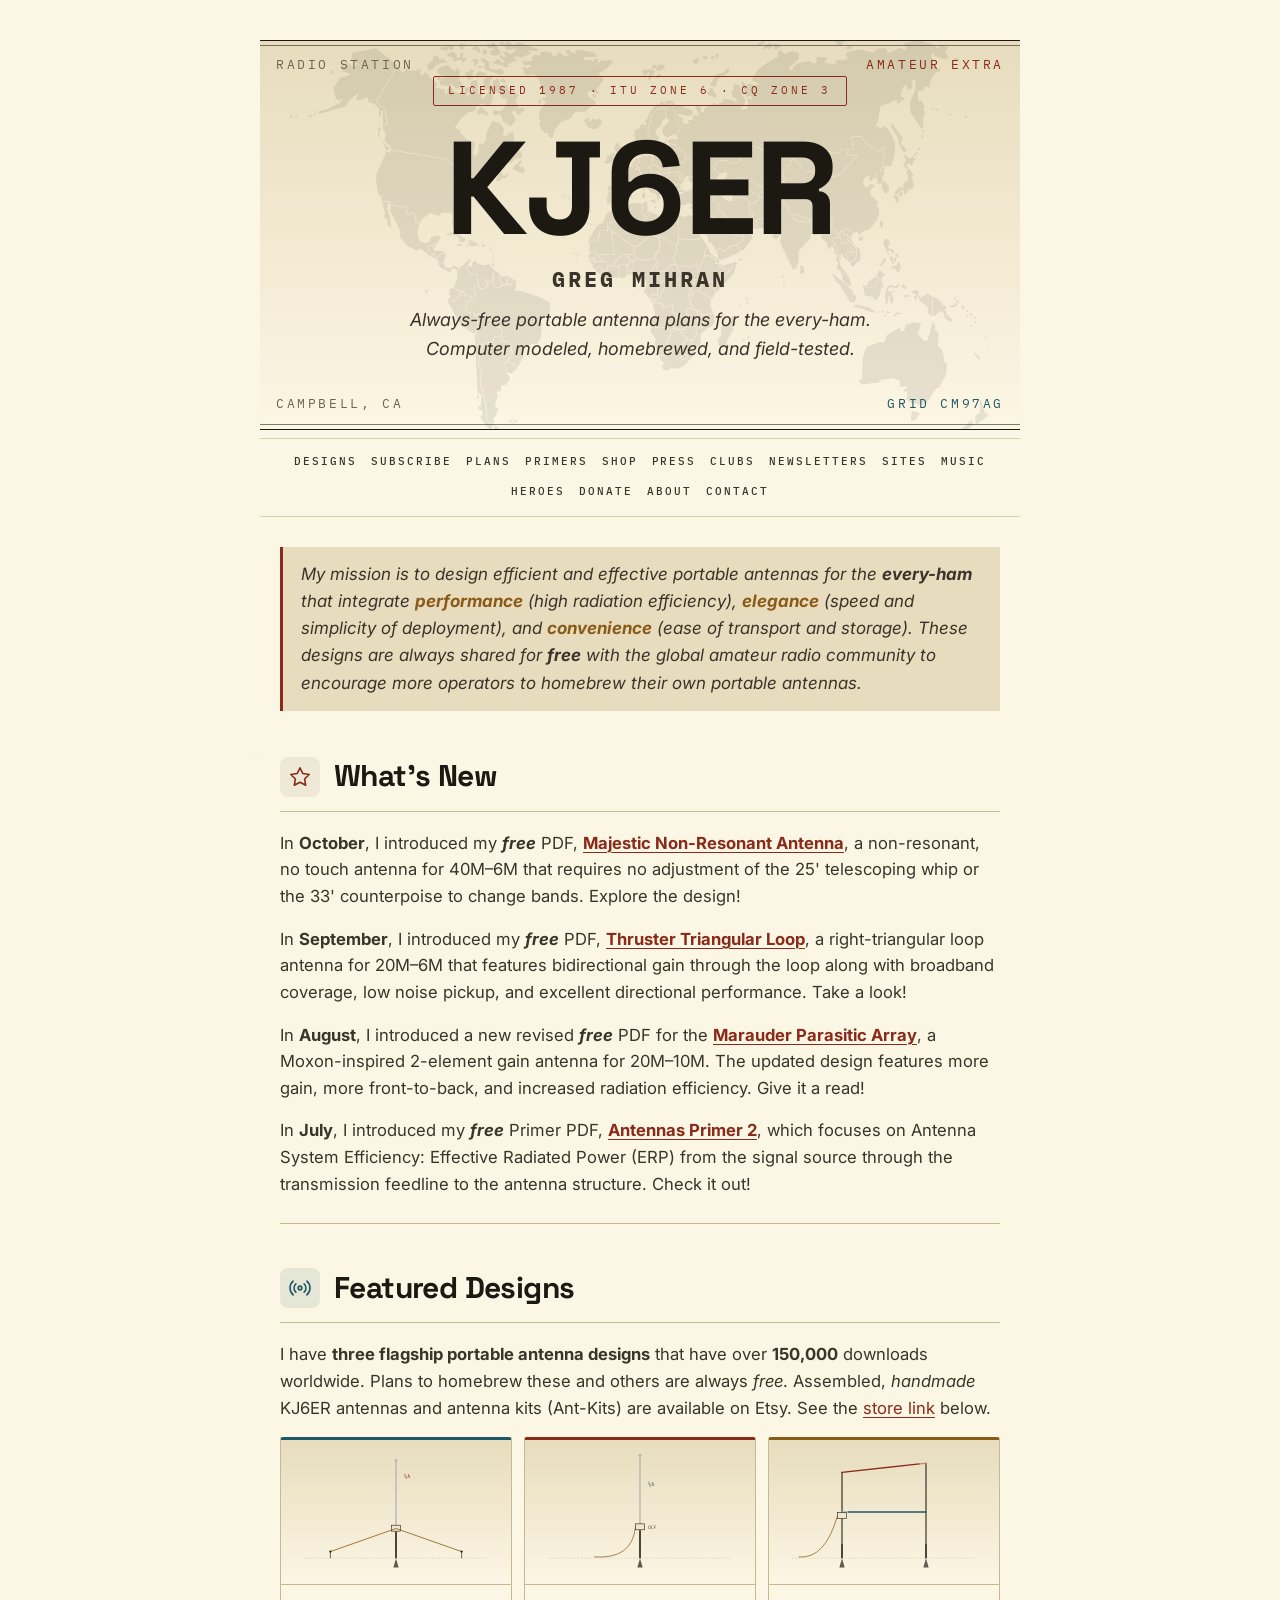
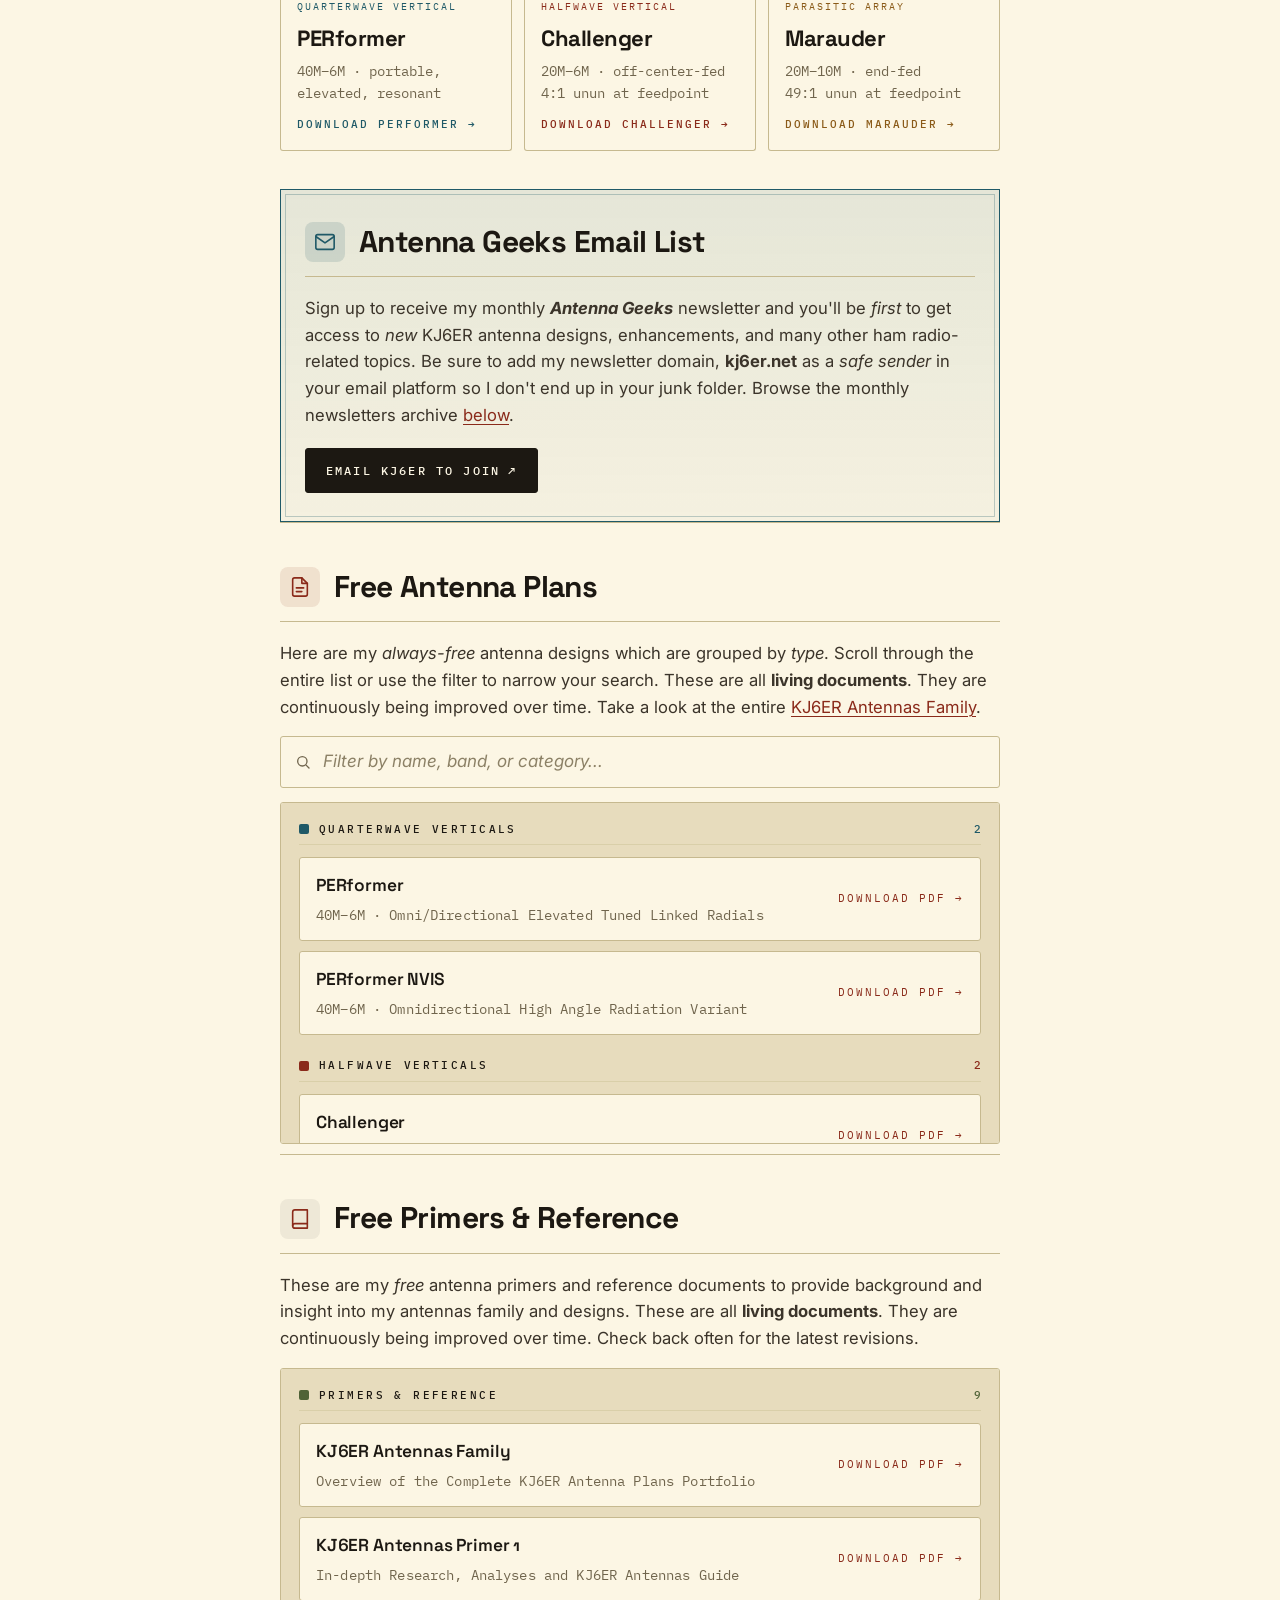
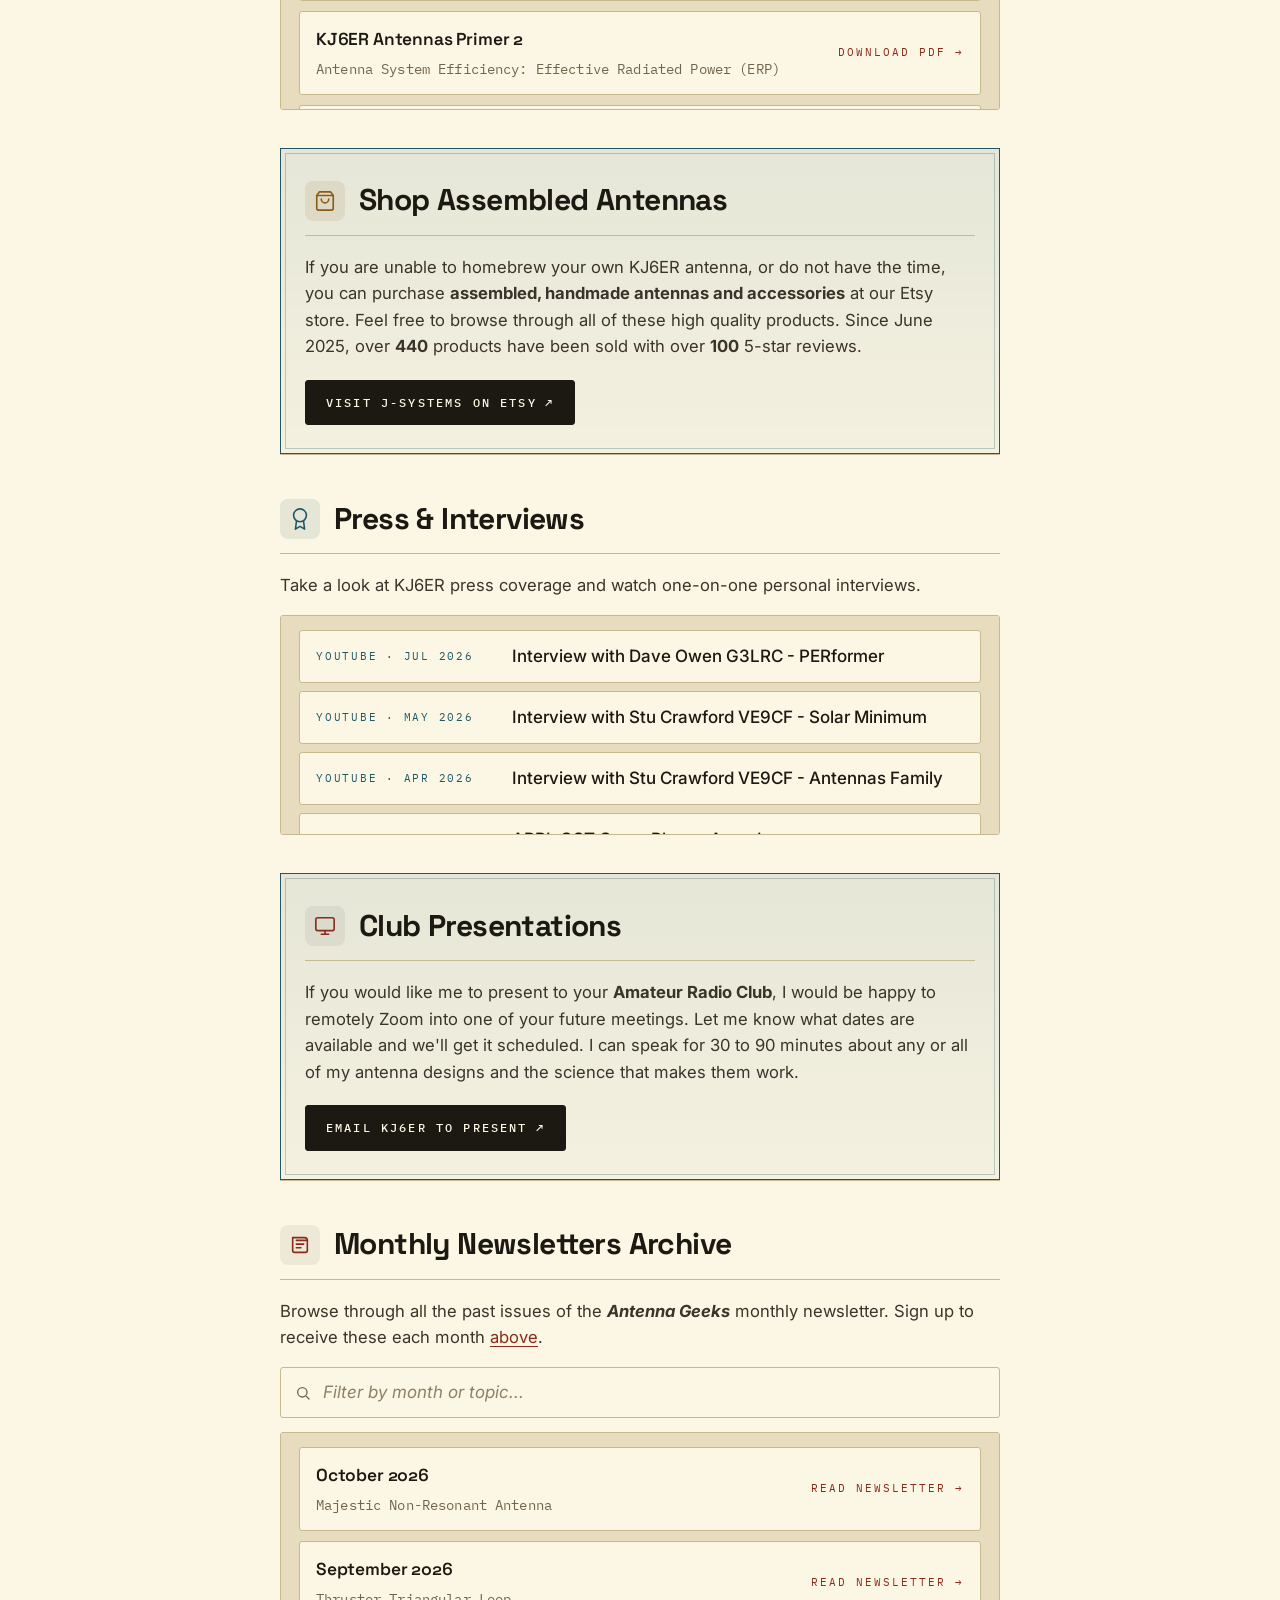
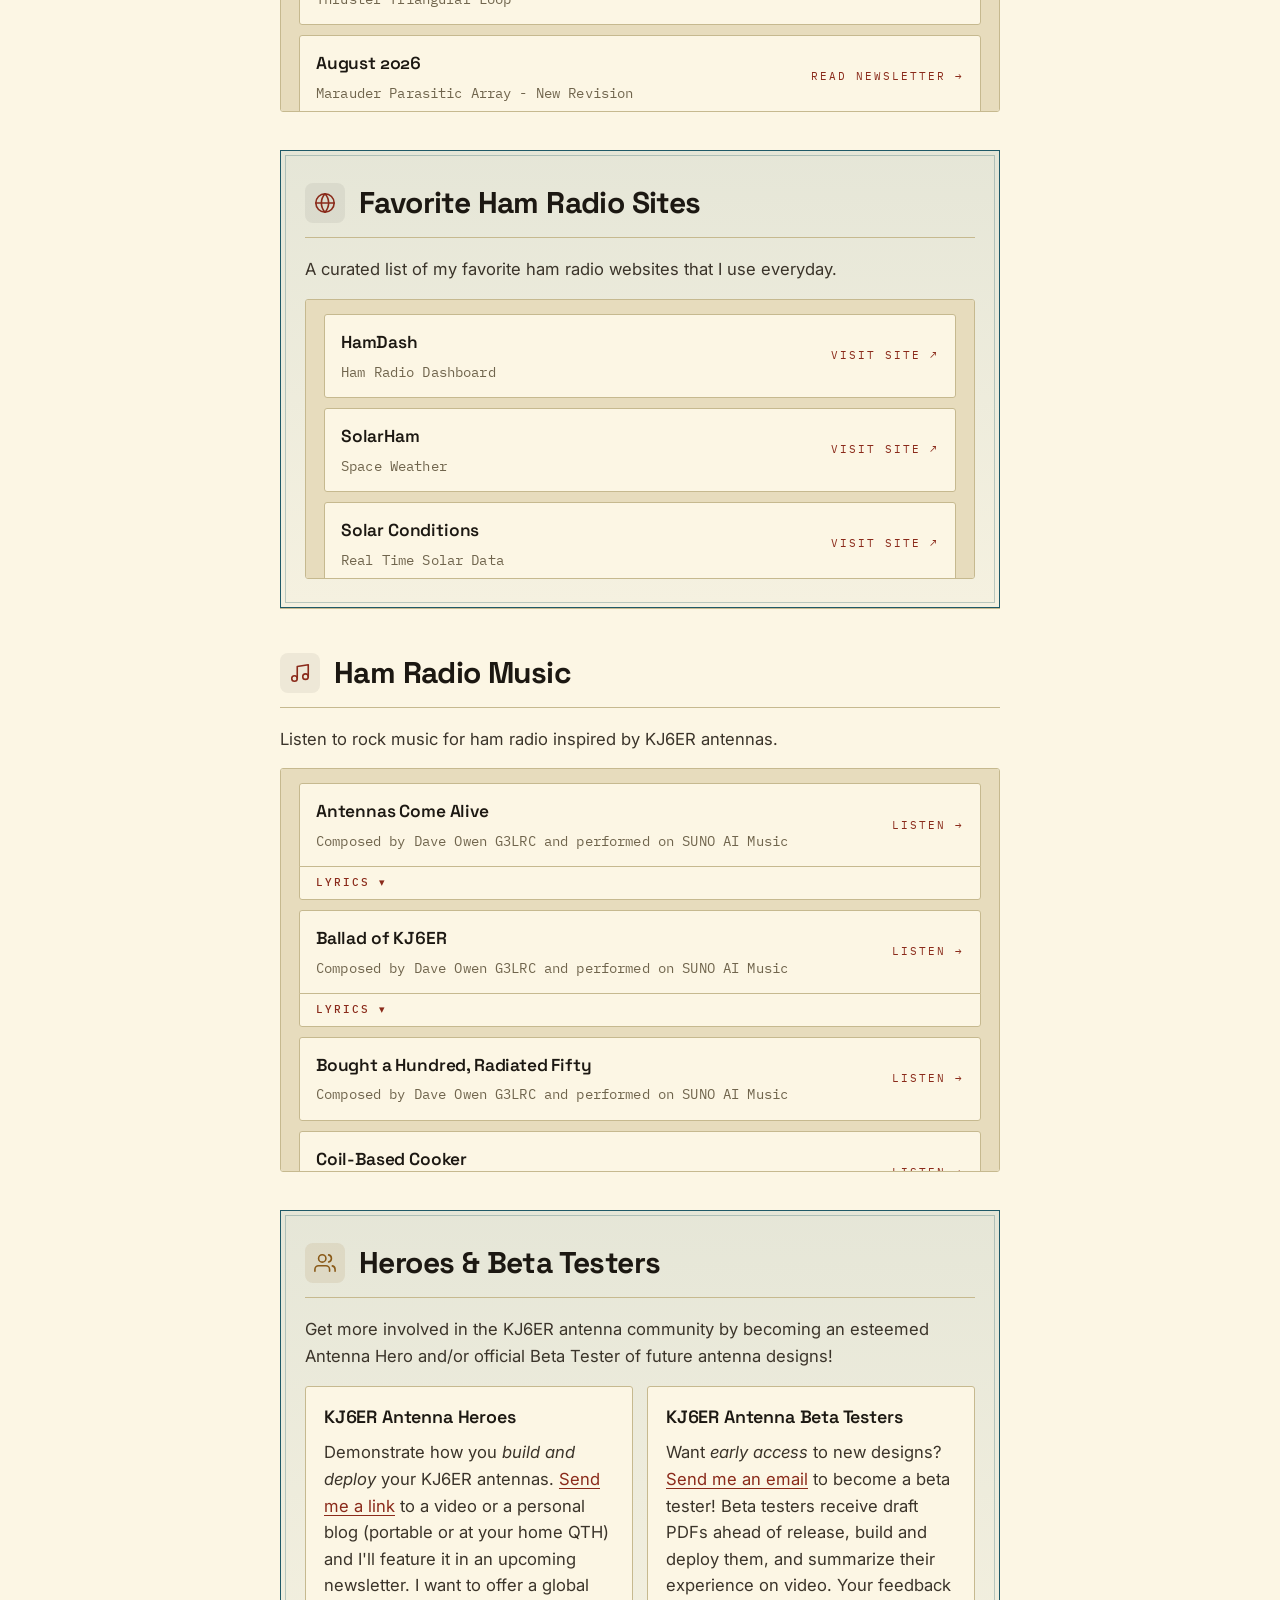
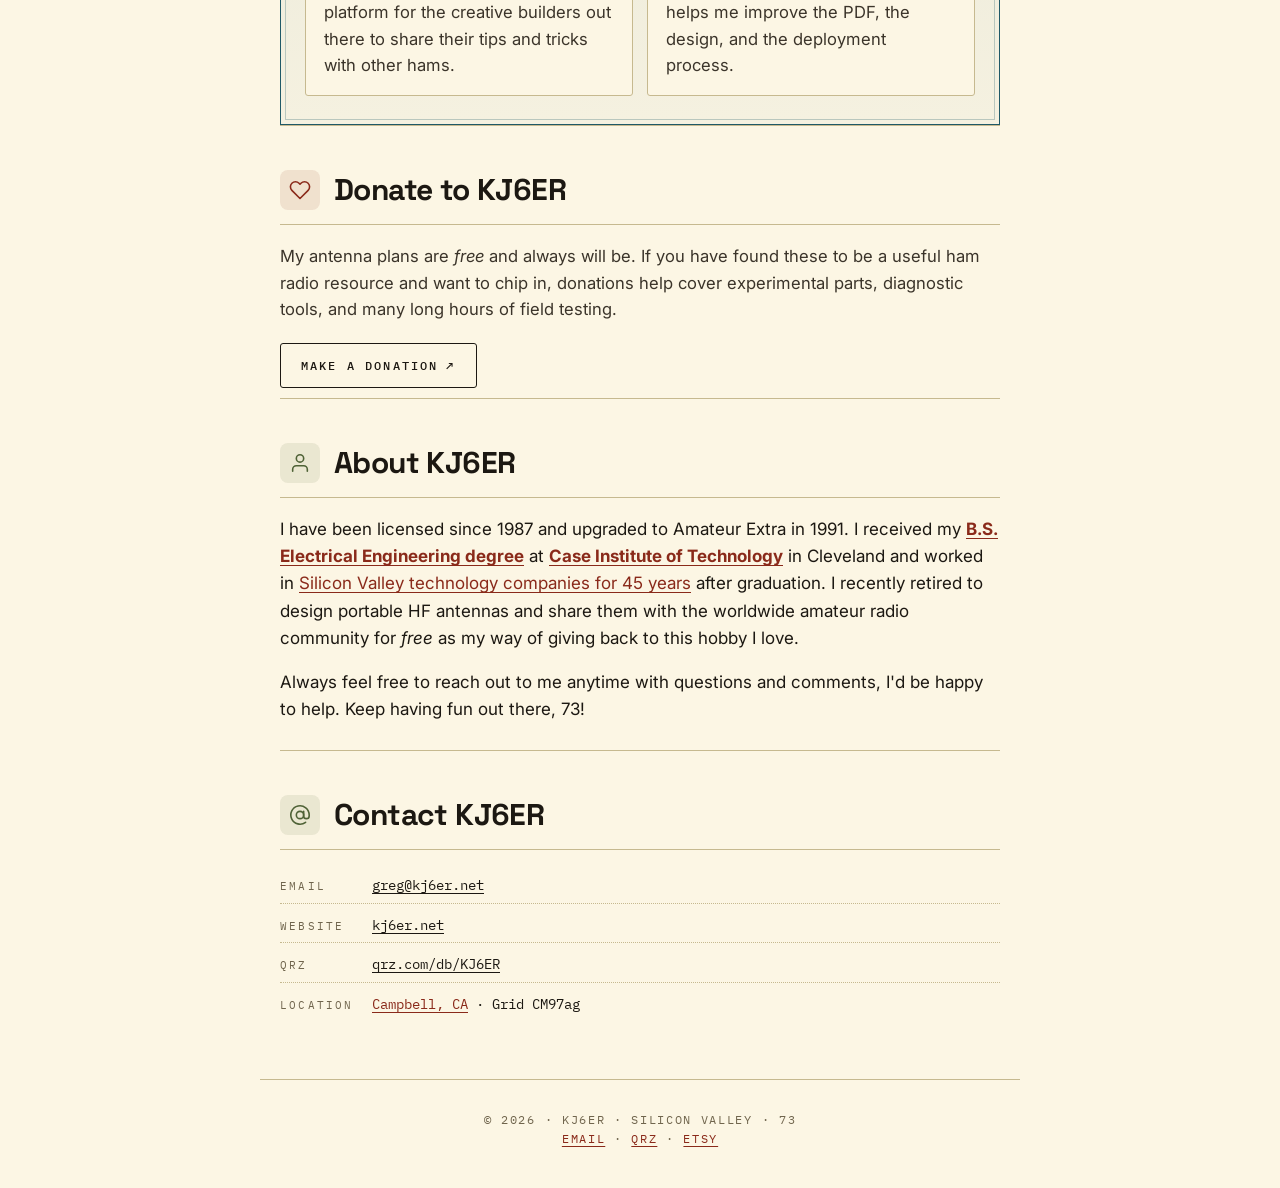
==== index.html @ dcbc9de8 "Plans subtext: link to KJ6ER Antennas Family Co-Authored-By: Claude Opus 5.5 <noreply@anthropic.com>" ====
<!DOCTYPE html>
<html lang="en">
<head>
  <!-- Google tag (gtag.js) -->
  <script async src="https://www.googletagmanager.com/gtag/js?id=AW-18491158201"></script>
  <script>
    window.dataLayer = window.dataLayer || [];
    function gtag(){dataLayer.push(arguments);}
    gtag('js', new Date());

    gtag('config', 'AW-18491158201');
  </script>
  <meta charset="UTF-8" />
  <meta name="viewport" content="width=device-width, initial-scale=1.0" />
  <title>KJ6ER Antenna Plans &middot; Free Portable HF Designs by Greg Mihran</title>
  <meta name="description" content="Free PDF antenna plans by Greg Mihran (KJ6ER). Portable HF verticals — PERformer, Challenger, Dominator, Marauder, Thruster, Majestic — modeled, homebrewed, and field-tested." />
  <meta name="author" content="Greg Mihran (KJ6ER)" />
  <meta name="theme-color" content="#f4ecd6" />
  <link rel="canonical" href="https://kj6er.net/" />

  <!-- Open Graph -->
  <meta property="og:type" content="website" />
  <meta property="og:site_name" content="KJ6ER" />
  <meta property="og:url" content="https://kj6er.net/" />
  <meta property="og:title" content="KJ6ER Antenna Plans · Free Portable HF Designs" />
  <meta property="og:description" content="Free PDF antenna plans by Greg Mihran (KJ6ER). Portable HF verticals — PERformer, Challenger, Dominator, Marauder, Thruster, Majestic — modeled, homebrewed, and field-tested." />
  <meta property="og:image" content="https://kj6er.net/assets/og-image.png" />
  <meta property="og:image:width" content="1200" />
  <meta property="og:image:height" content="630" />
  <meta property="og:image:alt" content="KJ6ER QSL card · Free portable HF antenna plans" />

  <!-- Twitter -->
  <meta name="twitter:card" content="summary_large_image" />
  <meta name="twitter:title" content="KJ6ER Antenna Plans · Free Portable HF Designs" />
  <meta name="twitter:description" content="Free PDF antenna plans by Greg Mihran (KJ6ER). Portable HF verticals — modeled, homebrewed, and field-tested." />
  <meta name="twitter:image" content="https://kj6er.net/assets/og-image.png" />

  <link rel="icon" type="image/svg+xml" href="/assets/favicon.svg" />
  <link rel="apple-touch-icon" href="/assets/apple-touch-icon.png" />

  <link rel="preconnect" href="https://fonts.googleapis.com" />
  <link rel="preconnect" href="https://fonts.gstatic.com" crossorigin />
  <link href="https://fonts.googleapis.com/css2?family=IBM+Plex+Mono:wght@400;500&family=Inter:ital,wght@0,400;0,500;0,600;1,400;1,500&family=Space+Grotesk:wght@500;600;700&display=swap" rel="stylesheet" />
  <link rel="stylesheet" href="styles.css" />

  <!-- Structured data: WebSite + sitelinks search box -->
  <script type="application/ld+json">
  {
    "@context": "https://schema.org",
    "@type": "WebSite",
    "name": "KJ6ER",
    "alternateName": "KJ6ER Antenna Plans",
    "url": "https://kj6er.net/",
    "potentialAction": {
      "@type": "SearchAction",
      "target": {
        "@type": "EntryPoint",
        "urlTemplate": "https://kj6er.net/?q={search_term_string}"
      },
      "query-input": "required name=search_term_string"
    }
  }
  </script>

  <!-- Structured data: Person -->
  <script type="application/ld+json">
  {
    "@context": "https://schema.org",
    "@type": "Person",
    "name": "Greg Mihran",
    "alternateName": "KJ6ER",
    "url": "https://kj6er.net/",
    "jobTitle": "Amateur Radio Operator",
    "description": "Amateur Extra licensed since 1987. Designer of free portable HF antenna plans including the PERformer, Challenger, Dominator, and Marauder.",
    "address": {
      "@type": "PostalAddress",
      "addressLocality": "Campbell",
      "addressRegion": "CA",
      "addressCountry": "US"
    },
    "alumniOf": {
      "@type": "CollegeOrUniversity",
      "name": "Case Institute of Technology",
      "url": "https://case.edu/engineering/"
    },
    "sameAs": [
      "https://www.qrz.com/db/KJ6ER",
      "https://www.etsy.com/shop/JSystems",
      "https://www.linkedin.com/in/gregmihran/"
    ]
  }
  </script>

  <!-- Structured data: Organization (J-Systems on Etsy) -->
  <script type="application/ld+json">
  {
    "@context": "https://schema.org",
    "@type": "OnlineStore",
    "name": "J-Systems",
    "url": "https://www.etsy.com/shop/JSystems",
    "description": "Assembled, handmade KJ6ER antennas and accessories. Designed by Greg Mihran (KJ6ER).",
    "founder": {
      "@type": "Person",
      "name": "Greg Mihran",
      "alternateName": "KJ6ER"
    },
    "address": {
      "@type": "PostalAddress",
      "addressLocality": "Campbell",
      "addressRegion": "CA",
      "addressCountry": "US"
    },
    "sameAs": [
      "https://kj6er.net/"
    ]
  }
  </script>

  <!-- Structured data: Press & Interviews -->
  <script type="application/ld+json">
  {
    "@context": "https://schema.org",
    "@type": "ItemList",
    "name": "KJ6ER Press & Interviews",
    "itemListElement": [
      {
        "@type": "ListItem",
        "position": 1,
        "item": {
          "@type": "VideoObject",
          "name": "Interview with Stu Crawford VE9CF - Solar Minimum",
          "uploadDate": "2026-05-01T00:00:00-07:00",
          "description": "Video interview featuring Greg Mihran (KJ6ER) on operating through the solar minimum.",
          "thumbnailUrl": "https://i.ytimg.com/vi/8J-FIsbzhTU/maxresdefault.jpg",
          "publisher": { "@type": "Organization", "name": "YouTube" },
          "contentUrl": "https://www.youtube.com/watch?v=8J-FIsbzhTU",
          "url": "https://www.youtube.com/watch?v=8J-FIsbzhTU"
        }
      },
      {
        "@type": "ListItem",
        "position": 2,
        "item": {
          "@type": "VideoObject",
          "name": "Interview with Stu Crawford VE9CF - Antennas Family",
          "uploadDate": "2026-04-01T00:00:00-07:00",
          "description": "Video interview featuring Greg Mihran (KJ6ER) on the KJ6ER antenna design family.",
          "thumbnailUrl": "https://i.ytimg.com/vi/MTAOryiXUQ0/maxresdefault.jpg",
          "publisher": { "@type": "Organization", "name": "YouTube" },
          "contentUrl": "https://www.youtube.com/watch?v=MTAOryiXUQ0",
          "url": "https://www.youtube.com/watch?v=MTAOryiXUQ0"
        }
      },
      {
        "@type": "ListItem",
        "position": 3,
        "item": {
          "@type": "Article",
          "headline": "ARRL QST Cover Plaque Award",
          "datePublished": "2025-09",
          "publisher": { "@type": "Organization", "name": "ARRL QST" },
          "about": { "@type": "Person", "name": "Greg Mihran", "alternateName": "KJ6ER" },
          "url": "https://drive.google.com/file/d/1g6GYOjvBMi19-jKqQRTHlZ_6vOcDGoGU/view"
        }
      },
      {
        "@type": "ListItem",
        "position": 4,
        "item": {
          "@type": "Article",
          "headline": "ARRL QST PERformer Feature Article",
          "datePublished": "2025-09",
          "publisher": { "@type": "Organization", "name": "ARRL QST" },
          "about": { "@type": "Person", "name": "Greg Mihran", "alternateName": "KJ6ER" },
          "url": "https://drive.google.com/file/d/1f92KK3ltct3s_QUKYpH5Wnw2wfPhyQpq/view"
        }
      },
      {
        "@type": "ListItem",
        "position": 5,
        "item": {
          "@type": "Article",
          "headline": "ARRL QST Antenna Design Competition",
          "datePublished": "2025-06",
          "publisher": { "@type": "Organization", "name": "ARRL QST" },
          "about": { "@type": "Person", "name": "Greg Mihran", "alternateName": "KJ6ER" },
          "url": "https://drive.google.com/file/d/1jrhy9fTn_POMXbl1VYKtD8F4ixfcONuw/view"
        }
      },
      {
        "@type": "ListItem",
        "position": 6,
        "item": {
          "@type": "VideoObject",
          "name": "Interview with Michael Martens KB9VBR - PERformer",
          "uploadDate": "2025-05-01T00:00:00-07:00",
          "description": "Video interview featuring Greg Mihran (KJ6ER) on the PERformer portable HF antenna.",
          "thumbnailUrl": "https://i.ytimg.com/vi/cClmWBYzNaE/maxresdefault.jpg",
          "publisher": { "@type": "Organization", "name": "YouTube" },
          "contentUrl": "https://www.youtube.com/watch?v=cClmWBYzNaE",
          "url": "https://www.youtube.com/watch?v=cClmWBYzNaE"
        }
      }
    ]
  }
  </script>
</head>
<body>

  <header class="hero">
    <div class="qsl-card">
      <div class="qsl-corner qsl-corner--tl">Radio Station</div>
      <div class="qsl-corner qsl-corner--tr">Amateur Extra</div>
      <div class="qsl-corner qsl-corner--bl">Campbell, CA</div>
      <div class="qsl-corner qsl-corner--br">Grid CM97ag</div>

      <p class="hero__eyebrow">Licensed 1987 &middot; ITU Zone 6 &middot; CQ Zone 3</p>
      <h1 class="hero__callsign">KJ6ER</h1>
      <p class="hero__name">Greg Mihran</p>
      <p class="hero__tagline">
        Always-free portable antenna plans for the every-ham. Computer
        modeled, homebrewed, and field-tested.
      </p>
      <p class="hero__tagline" aria-hidden="true">&nbsp;</p>

      <!--
        Hero image: drop a file at /assets/hero.jpg (or .png) and uncomment below.
        Recommended size: 1200x600, landscape. Keep it under ~300KB.
      -->
      <!-- <img class="hero__image" src="assets/hero.jpg" alt="KJ6ER at the shack" /> -->
    </div>
  </header>

  <nav class="sectionnav" aria-label="Sections">
    <a href="#featured-designs">Designs</a>
    <a href="#subscribe">Subscribe</a>
    <a href="#plans">Plans</a>
    <a href="#primers">Primers</a>
    <a href="#shop">Shop</a>
    <a href="#featured">Press</a>
    <a href="#club-presentations">Clubs</a>
    <a href="#newsletters">Newsletters</a>
    <a href="#ham-sites">Sites</a>
    <a href="#music">Music</a>
    <a href="#programs">Heroes</a>
    <a href="#donate">Donate</a>
    <a href="#about">About</a>
    <a href="#contact">Contact</a>
  </nav>

  <main>
    <p class="mission">
      My mission is to design efficient and effective portable antennas
      for the <strong>every-ham</strong> that integrate <strong style="color: var(--copper);">performance</strong> (high radiation
      efficiency), <strong style="color: var(--copper);">elegance</strong> (speed and simplicity of
      deployment), and <strong style="color: var(--copper);">convenience</strong> (ease of transport
      and storage). These designs are always shared for <strong>free</strong> with the
      global amateur radio community to encourage more operators to
      homebrew their own portable antennas.
    </p>

    <!-- ===== What's New ===== -->
    <section class="panel" id="whats-new">
      <header class="panel__header">
        <span class="panel__icon" aria-hidden="true">
          <svg width="22" height="22" viewBox="0 0 24 24" fill="none" stroke="currentColor" stroke-width="1.75" stroke-linecap="round" stroke-linejoin="round"><polygon points="12 2 15.09 8.26 22 9.27 17 14.14 18.18 21.02 12 17.77 5.82 21.02 7 14.14 2 9.27 8.91 8.26 12 2"/></svg>
        </span>
        <h2 class="panel__title">What's New</h2>
      </header>
      <p class="panel__lead">
        In <strong>October</strong>, I introduced my <strong><em>free</em></strong> PDF, <a href="https://bit.ly/KJ6ERMajestic" target="_blank" rel="noopener"><strong>Majestic Non-Resonant Antenna</strong></a>,
        a non-resonant, no touch antenna for 40M&ndash;6M that requires no adjustment of the 25' telescoping whip
        or the 33' counterpoise to change bands. Explore the design!
      </p>
      <p class="panel__lead">
        In <strong>September</strong>, I introduced my <strong><em>free</em></strong> PDF, <a href="https://bit.ly/KJ6ERThruster" target="_blank" rel="noopener"><strong>Thruster Triangular Loop</strong></a>,
        a right-triangular loop antenna for 20M&ndash;6M that features bidirectional gain through the loop
        along with broadband coverage, low noise pickup, and excellent directional performance. Take a look!
      </p>
      <p class="panel__lead">
        In <strong>August</strong>, I introduced a new revised <strong><em>free</em></strong> PDF for the <a href="https://bit.ly/KJ6ERMarauder" target="_blank" rel="noopener"><strong>Marauder Parasitic Array</strong></a>,
        a Moxon-inspired 2-element gain antenna for 20M&ndash;10M. The updated design features more gain,
        more front-to-back, and increased radiation efficiency. Give it a read!
      </p>
      <p class="panel__lead">
        In <strong>July</strong>, I introduced my <strong><em>free</em></strong> Primer PDF, <a href="https://bit.ly/KJ6ERAntennasPrimer2" target="_blank" rel="noopener"><strong>Antennas Primer 2</strong></a>,
        which focuses on Antenna System Efficiency: Effective Radiated Power (ERP) from the signal source through the
        transmission feedline to the antenna structure. Check it out!
      </p>
    </section>

    <!-- ===== Featured Designs (visual centerpiece) =====
         Replace each <img src="assets/svg/*.svg"> with a real photo
         when ready (assets/performer.jpg, etc.) and update the path. -->
    <section class="panel" id="featured-designs">
      <header class="panel__header">
        <span class="panel__icon" aria-hidden="true">
          <svg width="22" height="22" viewBox="0 0 24 24" fill="none" stroke="currentColor" stroke-width="1.75" stroke-linecap="round" stroke-linejoin="round"><circle cx="12" cy="12" r="2"/><path d="M7.5 7.5a6 6 0 0 0 0 9"/><path d="M16.5 7.5a6 6 0 0 1 0 9"/><path d="M4.5 4.5a10 10 0 0 0 0 15"/><path d="M19.5 4.5a10 10 0 0 1 0 15"/></svg>
        </span>
        <h2 class="panel__title">Featured Designs</h2>
      </header>
      <p class="panel__lead">
        I have <strong>three flagship portable antenna designs</strong> that have over <strong>150,000</strong> downloads worldwide. Plans to homebrew
        these and others are always <em>free</em>. Assembled, <em>handmade</em> KJ6ER antennas and antenna kits (Ant-Kits)
        are available on Etsy. See the <a href="https://www.etsy.com/shop/JSystems" target="_blank" rel="noopener">store link</a> below.
      </p>
      <ul class="designs">
        <li class="design design--performer">
          <a class="design__link" href="https://bit.ly/KJ6ERPERformer" target="_blank" rel="noopener">
            <div class="design__image">
              <img src="assets/svg/performer.svg" alt="PERformer 40M-6M portable quarterwave vertical antenna" />
            </div>
            <div class="design__body">
              <span class="design__eyebrow">Quarterwave Vertical</span>
              <h3 class="design__name">PERformer</h3>
              <p class="design__specs">40M&ndash;6M &middot; portable, elevated, resonant</p>
              <span class="design__cta">Download PERformer <span aria-hidden="true">&rarr;</span></span>
            </div>
          </a>
        </li>
        <li class="design design--challenger">
          <a class="design__link" href="https://bit.ly/KJ6ERChallenger" target="_blank" rel="noopener">
            <div class="design__image">
              <img src="assets/svg/challenger.svg" alt="Challenger 20M-6M portable off-center fed halfwave vertical antenna" />
            </div>
            <div class="design__body">
              <span class="design__eyebrow">Halfwave Vertical</span>
              <h3 class="design__name">Challenger</h3>
              <p class="design__specs">20M&ndash;6M &middot; off-center-fed<br />4:1 unun at feedpoint</p>
              <span class="design__cta">Download Challenger <span aria-hidden="true">&rarr;</span></span>
            </div>
          </a>
        </li>
        <li class="design design--marauder">
          <a class="design__link" href="https://bit.ly/KJ6ERMarauder" target="_blank" rel="noopener">
            <div class="design__image">
              <img src="assets/svg/marauder.svg" alt="Marauder 20M-10M portable vertical Moxon-inspired parasitic array antenna" />
            </div>
            <div class="design__body">
              <span class="design__eyebrow">Parasitic Array</span>
              <h3 class="design__name">Marauder</h3>
              <p class="design__specs">20M&ndash;10M &middot; end-fed<br />49:1 unun at feedpoint</p>
              <span class="design__cta">Download Marauder <span aria-hidden="true">&rarr;</span></span>
            </div>
          </a>
        </li>
      </ul>
    </section>

    <!-- ===== Antenna Geeks email signup ===== -->
    <section class="panel panel--accent" id="subscribe">
      <header class="panel__header">
        <span class="panel__icon" aria-hidden="true">
          <svg width="22" height="22" viewBox="0 0 24 24" fill="none" stroke="currentColor" stroke-width="1.75" stroke-linecap="round" stroke-linejoin="round"><rect x="2" y="4" width="20" height="16" rx="2"/><path d="M22 6l-10 7L2 6"/></svg>
        </span>
        <h2 class="panel__title">Antenna Geeks Email List</h2>
      </header>
      <p class="panel__lead">
        Sign up to receive my monthly <strong><em>Antenna Geeks</em></strong> newsletter and you'll be
        <em>first</em> to get access to <em>new</em> KJ6ER antenna designs, enhancements, and
        many other ham radio-related topics. Be sure to add my
        newsletter domain, <strong>kj6er.net</strong> as a <em>safe sender</em> in your email platform
        so I don't end up in your junk folder. Browse the monthly newsletters archive <a href="#newsletters">below</a>.
      </p>
      <a class="shop__cta" href="mailto:greg@kj6er.net?subject=Antenna%20Geeks%20Email%20List&amp;body=Hi%20Greg%2C%20I%20would%20like%20to%20join%20your%20Antenna%20Geeks%20List%20and%20receive%20your%20monthly%20newsletters!">
        Email KJ6ER to Join <span aria-hidden="true">&#8599;</span>
      </a>
    </section>

    <!-- ===== Antenna plans ===== -->
    <section class="panel" id="plans">
      <header class="panel__header">
        <span class="panel__icon" aria-hidden="true">
          <svg width="22" height="22" viewBox="0 0 24 24" fill="none" stroke="currentColor" stroke-width="1.75" stroke-linecap="round" stroke-linejoin="round"><path d="M14 2H6a2 2 0 0 0-2 2v16a2 2 0 0 0 2 2h12a2 2 0 0 0 2-2V8z"/><polyline points="14 2 14 8 20 8"/><line x1="8" y1="13" x2="16" y2="13"/><line x1="8" y1="17" x2="14" y2="17"/></svg>
        </span>
        <h2 class="panel__title">Free Antenna Plans</h2>
      </header>
      <p class="panel__lead">
        Here are my <em>always-free</em> antenna designs which are grouped by <em>type</em>.
        Scroll through the entire list or use the filter to narrow your
        search. These are all <strong>living documents</strong>. They are continuously being
        improved over time. Take a look at the entire <a href="https://bit.ly/KJ6ERAntennasFamily" target="_blank" rel="noopener">KJ6ER Antennas Family</a>.
      </p>

      <div class="plans-toolbar">
        <label class="plans-search" for="plans-search">
          <svg class="plans-search__icon" width="16" height="16" viewBox="0 0 24 24" aria-hidden="true" fill="none" stroke="currentColor" stroke-width="2" stroke-linecap="round" stroke-linejoin="round">
            <circle cx="11" cy="11" r="7"></circle>
            <line x1="21" y1="21" x2="16.65" y2="16.65"></line>
          </svg>
          <input
            id="plans-search"
            class="plans-search__input"
            type="search"
            placeholder="Filter by name, band, or category..."
            autocomplete="off"
          />
        </label>
      </div>

      <!-- Plans render here from plans.js -->
      <div id="plans-container"></div>
      <p id="plans-empty" class="panel__note" hidden>No plans match that filter.</p>
    </section>

    <!-- ===== Primers & Reference ===== -->
    <section class="panel" id="primers">
      <header class="panel__header">
        <span class="panel__icon" aria-hidden="true">
          <svg width="22" height="22" viewBox="0 0 24 24" fill="none" stroke="currentColor" stroke-width="1.75" stroke-linecap="round" stroke-linejoin="round"><path d="M4 19.5A2.5 2.5 0 0 1 6.5 17H20"/><path d="M6.5 2H20v20H6.5A2.5 2.5 0 0 1 4 19.5v-15A2.5 2.5 0 0 1 6.5 2z"/></svg>
        </span>
        <h2 class="panel__title">Free Primers &amp; Reference</h2>
      </header>
      <p class="panel__lead">
        These are my <em>free</em> antenna primers and reference documents to provide
        background and insight into my antennas family and designs. These are all
        <strong>living documents</strong>. They are continuously being improved over
        time. Check back often for the latest revisions.
      </p>

      <!-- Primers render here from plans.js -->
      <div id="primers-container"></div>
    </section>

    <!-- ===== Shop (Etsy) ===== -->
    <section class="panel panel--accent" id="shop">
      <header class="panel__header">
        <span class="panel__icon" aria-hidden="true">
          <svg width="22" height="22" viewBox="0 0 24 24" fill="none" stroke="currentColor" stroke-width="1.75" stroke-linecap="round" stroke-linejoin="round"><path d="M6 2L3 6v14a2 2 0 0 0 2 2h14a2 2 0 0 0 2-2V6l-3-4z"/><line x1="3" y1="6" x2="21" y2="6"/><path d="M16 10a4 4 0 0 1-8 0"/></svg>
        </span>
        <h2 class="panel__title">Shop Assembled Antennas</h2>
      </header>
      <p class="panel__lead">
        If you are unable to homebrew your own KJ6ER antenna, or do not have
        the time, you can purchase <strong>assembled, handmade antennas and
        accessories</strong> at our Etsy store. Feel free to browse through all of these high
        quality products. Since June 2025, over <strong>440</strong> products have been sold with over <strong>100</strong> 5-star reviews.
      </p>
      <a class="shop__cta" href="https://www.etsy.com/shop/JSystems" target="_blank" rel="noopener">
        Visit J-Systems on Etsy <span aria-hidden="true">&#8599;</span>
      </a>
    </section>

    <!-- ===== Press & Interviews ===== -->
    <section class="panel" id="featured">
      <header class="panel__header">
        <span class="panel__icon" aria-hidden="true">
          <svg width="22" height="22" viewBox="0 0 24 24" fill="none" stroke="currentColor" stroke-width="1.75" stroke-linecap="round" stroke-linejoin="round"><circle cx="12" cy="8" r="7"/><polyline points="8.21 13.89 7 23 12 20 17 23 15.79 13.88"/></svg>
        </span>
        <h2 class="panel__title">Press &amp; Interviews</h2>
      </header>
      <p class="panel__lead">
        Take a look at KJ6ER press coverage and watch one-on-one personal
        interviews.
      </p>
      <div id="featured-container">
        <ul class="featured">
        <li>
          <a href="https://bit.ly/G3LRCVideoInterview" target="_blank" rel="noopener">
            <span class="featured__pub">YouTube &middot; JUL 2026</span>
            <span class="featured__title">Interview with Dave Owen G3LRC - PERformer</span>
          </a>
        </li>
        <li>
          <a href="https://www.youtube.com/watch?v=8J-FIsbzhTU" target="_blank" rel="noopener">
            <span class="featured__pub">YouTube &middot; MAY 2026</span>
            <span class="featured__title">Interview with Stu Crawford VE9CF - Solar Minimum</span>
          </a>
        </li>
        <li>
          <a href="https://www.youtube.com/watch?v=MTAOryiXUQ0" target="_blank" rel="noopener">
            <span class="featured__pub">YouTube &middot; APR 2026</span>
            <span class="featured__title">Interview with Stu Crawford VE9CF - Antennas Family</span>
          </a>
        </li>
        <li>
          <a href="https://drive.google.com/file/d/1g6GYOjvBMi19-jKqQRTHlZ_6vOcDGoGU/view" target="_blank" rel="noopener">
            <span class="featured__pub">ARRL QST &middot; SEP 2025</span>
            <span class="featured__title">ARRL QST Cover Plaque Award</span>
          </a>
        </li>
        <li>
          <a href="https://drive.google.com/file/d/1f92KK3ltct3s_QUKYpH5Wnw2wfPhyQpq/view" target="_blank" rel="noopener">
            <span class="featured__pub">ARRL QST &middot; SEP 2025</span>
            <span class="featured__title">ARRL QST PERformer Feature Article</span>
          </a>
        </li>
        <li>
          <a href="https://drive.google.com/file/d/1jrhy9fTn_POMXbl1VYKtD8F4ixfcONuw/view" target="_blank" rel="noopener">
            <span class="featured__pub">ARRL QST &middot; JUN 2025</span>
            <span class="featured__title">ARRL QST Antenna Design Competition</span>
          </a>
        </li>
        <li>
          <a href="https://www.youtube.com/watch?v=cClmWBYzNaE" target="_blank" rel="noopener">
            <span class="featured__pub">YouTube &middot; MAY 2025</span>
            <span class="featured__title">Interview with Michael Martens KB9VBR - PERformer</span>
          </a>
        </li>
        </ul>
      </div>
    </section>

    <!-- ===== Club Presentations ===== -->
    <section class="panel panel--accent" id="club-presentations">
      <header class="panel__header">
        <span class="panel__icon" aria-hidden="true">
          <svg width="22" height="22" viewBox="0 0 24 24" fill="none" stroke="currentColor" stroke-width="1.75" stroke-linecap="round" stroke-linejoin="round"><rect x="2" y="3" width="20" height="14" rx="2"/><path d="M8 21h8"/><path d="M12 17v4"/></svg>
        </span>
        <h2 class="panel__title">Club Presentations</h2>
      </header>
      <p class="panel__lead">
        If you would like me to present to your <strong>Amateur Radio Club</strong>, I would
        be happy to remotely Zoom into one of your future meetings. Let me
        know what dates are available and we'll get it scheduled. I can
        speak for 30 to 90 minutes about any or all of my antenna designs
        and the science that makes them work.
      </p>
      <a class="shop__cta" href="mailto:greg@kj6er.net?subject=Club%20Presentation&amp;body=Hi%20Greg%2C%20we%20would%20like%20you%20to%20present%20to%20our%20Amateur%20Radio%20Club.">
        Email KJ6ER to Present <span aria-hidden="true">&#8599;</span>
      </a>
    </section>

    <!-- ===== Monthly Newsletters Archive ===== -->
    <section class="panel" id="newsletters">
      <header class="panel__header">
        <span class="panel__icon" aria-hidden="true">
          <svg width="22" height="22" viewBox="0 0 24 24" fill="none" stroke="currentColor" stroke-width="1.75" stroke-linecap="round" stroke-linejoin="round"><path d="M4 4h13a3 3 0 0 1 3 3v11a2 2 0 0 1-2 2H6a2 2 0 0 1-2-2V4z"/><path d="M20 7H8"/><path d="M8 11h8"/><path d="M8 15h5"/></svg>
        </span>
        <h2 class="panel__title">Monthly Newsletters Archive</h2>
      </header>
      <p class="panel__lead">
        Browse through all the past issues of the <strong><em>Antenna Geeks</em></strong> monthly newsletter. Sign up to receive these each month <a href="#subscribe">above</a>.
      </p>

      <div class="plans-toolbar">
        <label class="plans-search" for="newsletters-search">
          <svg class="plans-search__icon" width="16" height="16" viewBox="0 0 24 24" aria-hidden="true" fill="none" stroke="currentColor" stroke-width="2" stroke-linecap="round" stroke-linejoin="round">
            <circle cx="11" cy="11" r="7"></circle>
            <line x1="21" y1="21" x2="16.65" y2="16.65"></line>
          </svg>
          <input
            id="newsletters-search"
            class="plans-search__input"
            type="search"
            placeholder="Filter by month or topic..."
            autocomplete="off"
          />
        </label>
      </div>

      <div id="newsletters-container">
        <ul class="plans">
          <li class="plan" data-search="october 2026 majestic non-resonant antenna">
            <a class="plan__link" href="https://bit.ly/KJ6ERNewsletter2610" target="_blank" rel="noopener">
              <span class="plan__name">October 2026</span>
              <span class="plan__specs">Majestic Non-Resonant Antenna</span>
              <span class="plan__cta">Read Newsletter <span aria-hidden="true">&rarr;</span></span>
            </a>
          </li>
          <li class="plan" data-search="september 2026 thruster triangular loop">
            <a class="plan__link" href="https://bit.ly/KJ6ERNewsletter2609" target="_blank" rel="noopener">
              <span class="plan__name">September 2026</span>
              <span class="plan__specs">Thruster Triangular Loop</span>
              <span class="plan__cta">Read Newsletter <span aria-hidden="true">&rarr;</span></span>
            </a>
          </li>
          <li class="plan" data-search="august 2026 marauder parasitic array new revision">
            <a class="plan__link" href="https://bit.ly/KJ6ERNewsletter2608" target="_blank" rel="noopener">
              <span class="plan__name">August 2026</span>
              <span class="plan__specs">Marauder Parasitic Array - New Revision</span>
              <span class="plan__cta">Read Newsletter <span aria-hidden="true">&rarr;</span></span>
            </a>
          </li>
          <li class="plan" data-search="july 2026 antennas primer 2 antenna system efficiency">
            <a class="plan__link" href="https://bit.ly/KJ6ERNewsletter2607" target="_blank" rel="noopener">
              <span class="plan__name">July 2026</span>
              <span class="plan__specs">Antennas Primer 2 - Antenna System Efficiency</span>
              <span class="plan__cta">Read Newsletter <span aria-hidden="true">&rarr;</span></span>
            </a>
          </li>
          <li class="plan" data-search="june 2026 summer doldrums and solar minimum">
            <a class="plan__link" href="https://bit.ly/KJ6ERNewsletter2606" target="_blank" rel="noopener">
              <span class="plan__name">June 2026</span>
              <span class="plan__specs">Summer Doldrums and Solar Minimum</span>
              <span class="plan__cta">Read Newsletter <span aria-hidden="true">&rarr;</span></span>
            </a>
          </li>
          <li class="plan" data-search="may 2026 summer field day and kj6er antennas">
            <a class="plan__link" href="https://bit.ly/KJ6ERNewsletter2605" target="_blank" rel="noopener">
              <span class="plan__name">May 2026</span>
              <span class="plan__specs">Summer Field Day and KJ6ER Antennas</span>
              <span class="plan__cta">Read Newsletter <span aria-hidden="true">&rarr;</span></span>
            </a>
          </li>
          <li class="plan" data-search="april 2026 sporadic-e and 6m antennas">
            <a class="plan__link" href="https://bit.ly/KJ6ERNewsletter2604" target="_blank" rel="noopener">
              <span class="plan__name">April 2026</span>
              <span class="plan__specs">Sporadic-E and 6M Antennas</span>
              <span class="plan__cta">Read Newsletter <span aria-hidden="true">&rarr;</span></span>
            </a>
          </li>
          <li class="plan" data-search="march 2026 kj6er antennas family">
            <a class="plan__link" href="https://bit.ly/KJ6ERNewsletter2603" target="_blank" rel="noopener">
              <span class="plan__name">March 2026</span>
              <span class="plan__specs">KJ6ER Antennas Family</span>
              <span class="plan__cta">Read Newsletter <span aria-hidden="true">&rarr;</span></span>
            </a>
          </li>
          <li class="plan" data-search="february 2026 marauder parasitic array">
            <a class="plan__link" href="https://bit.ly/KJ6ERNewsletter2602" target="_blank" rel="noopener">
              <span class="plan__name">February 2026</span>
              <span class="plan__specs">Marauder Parasitic Array</span>
              <span class="plan__cta">Read Newsletter <span aria-hidden="true">&rarr;</span></span>
            </a>
          </li>
          <li class="plan" data-search="january 2026 dominator parasitic array">
            <a class="plan__link" href="https://bit.ly/KJ6ERNewsletter2601" target="_blank" rel="noopener">
              <span class="plan__name">January 2026</span>
              <span class="plan__specs">Dominator Parasitic Array</span>
              <span class="plan__cta">Read Newsletter <span aria-hidden="true">&rarr;</span></span>
            </a>
          </li>
          <li class="plan" data-search="december 2025 challenger parasitic array">
            <a class="plan__link" href="https://bit.ly/KJ6ERNewsletter2512" target="_blank" rel="noopener">
              <span class="plan__name">December 2025</span>
              <span class="plan__specs">Challenger Parasitic Array</span>
              <span class="plan__cta">Read Newsletter <span aria-hidden="true">&rarr;</span></span>
            </a>
          </li>
          <li class="plan" data-search="november 2025 performer nvis antenna">
            <a class="plan__link" href="https://bit.ly/KJ6ERNewsletter2511" target="_blank" rel="noopener">
              <span class="plan__name">November 2025</span>
              <span class="plan__specs">PERformer NVIS Antenna</span>
              <span class="plan__cta">Read Newsletter <span aria-hidden="true">&rarr;</span></span>
            </a>
          </li>
          <li class="plan" data-search="october 2025 performer phased array">
            <a class="plan__link" href="https://bit.ly/KJ6ERNewsletter2510" target="_blank" rel="noopener">
              <span class="plan__name">October 2025</span>
              <span class="plan__specs">PERformer Phased Array</span>
              <span class="plan__cta">Read Newsletter <span aria-hidden="true">&rarr;</span></span>
            </a>
          </li>
          <li class="plan" data-search="september 2025 performer parasitic array">
            <a class="plan__link" href="https://bit.ly/KJ6ERNewsletter2509" target="_blank" rel="noopener">
              <span class="plan__name">September 2025</span>
              <span class="plan__specs">PERformer Parasitic Array</span>
              <span class="plan__cta">Read Newsletter <span aria-hidden="true">&rarr;</span></span>
            </a>
          </li>
          <li class="plan" data-search="august 2025 arrl qst performer article">
            <a class="plan__link" href="https://bit.ly/KJ6ERNewsletter2508" target="_blank" rel="noopener">
              <span class="plan__name">August 2025</span>
              <span class="plan__specs">ARRL QST PERformer Article</span>
              <span class="plan__cta">Read Newsletter <span aria-hidden="true">&rarr;</span></span>
            </a>
          </li>
        </ul>
      </div>
      <p id="newsletters-empty" class="panel__note" hidden>No newsletters match that filter.</p>
    </section>

    <!-- ===== Favorite Ham Radio Sites ===== -->
    <section class="panel panel--accent" id="ham-sites">
      <header class="panel__header">
        <span class="panel__icon" aria-hidden="true">
          <svg width="22" height="22" viewBox="0 0 24 24" fill="none" stroke="currentColor" stroke-width="1.75" stroke-linecap="round" stroke-linejoin="round"><circle cx="12" cy="12" r="10"/><path d="M2 12h20"/><path d="M12 2a15.3 15.3 0 0 1 4 10 15.3 15.3 0 0 1-4 10 15.3 15.3 0 0 1-4-10 15.3 15.3 0 0 1 4-10z"/></svg>
        </span>
        <h2 class="panel__title">Favorite Ham Radio Sites</h2>
      </header>
      <p class="panel__lead">
        A curated list of my favorite ham radio websites that I use everyday.
      </p>
      <div id="ham-sites-container">
        <ul class="plans">
        <li class="plan">
          <a class="plan__link" href="https://hamdash.com" target="_blank" rel="noopener">
            <span class="plan__name">HamDash</span>
            <span class="plan__specs">Ham Radio Dashboard</span>
            <span class="plan__cta">Visit Site <span aria-hidden="true">&#8599;</span></span>
          </a>
        </li>
        <li class="plan">
          <a class="plan__link" href="https://www.solarham.com" target="_blank" rel="noopener">
            <span class="plan__name">SolarHam</span>
            <span class="plan__specs">Space Weather</span>
            <span class="plan__cta">Visit Site <span aria-hidden="true">&#8599;</span></span>
          </a>
        </li>
        <li class="plan">
          <a class="plan__link" href="https://solar.w5mmw.net/" target="_blank" rel="noopener">
            <span class="plan__name">Solar Conditions</span>
            <span class="plan__specs">Real Time Solar Data</span>
            <span class="plan__cta">Visit Site <span aria-hidden="true">&#8599;</span></span>
          </a>
        </li>
        <li class="plan">
          <a class="plan__link" href="https://spaceweather.com" target="_blank" rel="noopener">
            <span class="plan__name">SpaceWeather</span>
            <span class="plan__specs">Current Conditions</span>
            <span class="plan__cta">Visit Site <span aria-hidden="true">&#8599;</span></span>
          </a>
        </li>
        <li class="plan">
          <a class="plan__link" href="https://hf.dxview.org" target="_blank" rel="noopener">
            <span class="plan__name">DXView</span>
            <span class="plan__specs">Real Time MUF</span>
            <span class="plan__cta">Visit Site <span aria-hidden="true">&#8599;</span></span>
          </a>
        </li>
        <li class="plan">
          <a class="plan__link" href="https://www.dxmaps.com/spots/mapg.php" target="_blank" rel="noopener">
            <span class="plan__name">DXMaps</span>
            <span class="plan__specs">QSO/SWR Real Time</span>
            <span class="plan__cta">Visit Site <span aria-hidden="true">&#8599;</span></span>
          </a>
        </li>
        <li class="plan">
          <a class="plan__link" href="https://www.dxwatch.com" target="_blank" rel="noopener">
            <span class="plan__name">DXWatch</span>
            <span class="plan__specs">DX Spots</span>
            <span class="plan__cta">Visit Site <span aria-hidden="true">&#8599;</span></span>
          </a>
        </li>
        <li class="plan">
          <a class="plan__link" href="https://wd4dan.net/qsomap/" target="_blank" rel="noopener">
            <span class="plan__name">QSO Mapper</span>
            <span class="plan__specs">Graphical ADIF QSO Mapper</span>
            <span class="plan__cta">Visit Site <span aria-hidden="true">&#8599;</span></span>
          </a>
        </li>
        <li class="plan">
          <a class="plan__link" href="https://rbnmap.streamlit.app/" target="_blank" rel="noopener">
            <span class="plan__name">RBN Signal Mapper</span>
            <span class="plan__specs">Reverse Beacon Network Spots</span>
            <span class="plan__cta">Visit Site <span aria-hidden="true">&#8599;</span></span>
          </a>
        </li>
        </ul>
      </div>
    </section>

    <!-- ===== Ham Radio Music ===== -->
    <section class="panel" id="music">
      <header class="panel__header">
        <span class="panel__icon" aria-hidden="true">
          <svg width="22" height="22" viewBox="0 0 24 24" fill="none" stroke="currentColor" stroke-width="1.75" stroke-linecap="round" stroke-linejoin="round"><path d="M9 18V5l12-2v13"/><circle cx="6" cy="18" r="3"/><circle cx="18" cy="16" r="3"/></svg>
        </span>
        <h2 class="panel__title">Ham Radio Music</h2>
      </header>
      <p class="panel__lead">
        Listen to rock music for ham radio inspired by KJ6ER antennas.
      </p>
      <div id="music-container">
        <ul class="plans">
        <li class="plan">
          <a class="plan__link" href="https://bit.ly/KJ6ERMusicAntennasComeAlive" target="_blank" rel="noopener">
            <span class="plan__name">Antennas Come Alive</span>
            <span class="plan__specs">Composed by Dave Owen G3LRC and performed on SUNO AI Music</span>
            <span class="plan__cta">Listen <span aria-hidden="true">&rarr;</span></span>
          </a>
          <details class="lyrics">
            <summary class="lyrics__toggle">Lyrics</summary>
            <div class="lyrics__body">
              <p class="lyrics__credit">Lyrics by Dave Owen G3LRC</p>
              <p>There’s copper in the catalogue<br />
                 There’s magic in the claims<br />
                 There’s boxes printed out in plastic<br />
                 Wearing fancy names<br />
                 But somewhere in an open field<br />
                 Beneath a great blue sky<br />
                 A little wire and engineering<br />
                 Can show us what and why</p>
              <p>Greg went back to first principles<br />
                 To see what RF knew<br />
                 Model it<br />
                 Build it<br />
                 Take it outside<br />
                 And test if it comes true<br />
                 Get the feed point off the dirt<br />
                 Let those radials breathe<br />
                 Put the power in the sky<br />
                 Not warming up the leaves<br />
                 No magic box<br />
                 No secret sauce<br />
                 No logo makes it fly<br />
                 Efficiency is engineering<br />
                 And physics doesn’t lie</p>
              <p>Build it<br />
                 Measure it<br />
                 Change it<br />
                 Try<br />
                 Raise those radials from the ground<br />
                 And let the signal fly</p>
              <p>MAKE THE ANTENNAS COME ALIVE<br />
                 MAKE THE ANTENNAS COME ALIVE<br />
                 Raise those radials<br />
                 Let RF fly<br />
                 Turn every watt into miles of sky<br />
                 MAKE THE ANTENNAS COME ALIVE<br />
                 MAKE THE ANTENNAS COME ALIVE<br />
                 Build it right<br />
                 Then take it outside<br />
                 WE PAINT THE MAP<br />
                 WE PAINT THE MAP<br />
                 Make the antennas come alive</p>
              <p>Some bring miles of copper<br />
                 Some bring poles up to the moon<br />
                 Some bring boxes printed overnight<br />
                 And promise DX soon<br />
                 A transformer in a plastic box<br />
                 A fishing pole up high<br />
                 Add a clever name and twenty claims<br />
                 And watch the price tag fly<br />
                 But watts don’t read the brochure<br />
                 And RF cannot see<br />
                 The photograph<br />
                 The fancy graph<br />
                 Or your delivery fee<br />
                 Where did the power go?<br />
                 That’s the question we should ask<br />
                 Into the earth?<br />
                 Into some heat?<br />
                 Or out across the map?</p>
              <p>Model it<br />
                 Measure it<br />
                 Question why<br />
                 You can’t print efficiency<br />
                 On the side of something shiny</p>
              <p>MAKE THE ANTENNAS COME ALIVE<br />
                 MAKE THE ANTENNAS COME ALIVE<br />
                 Raise those radials<br />
                 Let RF fly<br />
                 Turn every watt into miles of sky<br />
                 MAKE THE ANTENNAS COME ALIVE<br />
                 MAKE THE ANTENNAS COME ALIVE<br />
                 Build it right<br />
                 Then take it outside<br />
                 WE PAINT THE MAP<br />
                 WE PAINT THE MAP<br />
                 Make the antennas come alive</p>
              <p>A hundred feet of copper<br />
                 Doesn’t prove a thing is great<br />
                 A fishing pole can touch the clouds<br />
                 And still not change its fate<br />
                 A printed box looks lovely<br />
                 And the logo may be grand<br />
                 But Maxwell never checked the brand<br />
                 Before he made his stand<br />
                 So save the magic adjectives<br />
                 And show us what you’ve found<br />
                 How much power reached the sky?<br />
                 How much just warmed the ground?<br />
                 Measure it<br />
                 Compare it<br />
                 Let the evidence decide<br />
                 Then pack the thing<br />
                 And take it out<br />
                 And put it on the air outside</p>
              <p>And here’s the bit<br />
                 That matters most<br />
                 There’s no lock upon the door<br />
                 No price upon the knowledge<br />
                 No secret anymore<br />
                 Download the plans<br />
                 Cut the wire<br />
                 Build one for yourself<br />
                 Then show another amateur<br />
                 And pass along the help<br />
                 That’s radio<br />
                 Not what you own<br />
                 Not what you spend<br />
                 It’s what you learn<br />
                 It’s what you test<br />
                 It’s what you freely send<br />
                 One good idea<br />
                 Set free<br />
                 And suddenly<br />
                 We paint the map</p>
              <p>K J 6 E R<br />
                 He did the maths<br />
                 He built the wire<br />
                 K J 6 E R<br />
                 No magic box<br />
                 No advertising choir<br />
                 K J 6 E R<br />
                 He took it outside<br />
                 And made it sing<br />
                 Then gave the plans away<br />
                 For everyone to build the thing</p>
              <p>That’s amateur radio<br />
                 Curiosity<br />
                 Experiment<br />
                 A signal and a spark<br />
                 Build it<br />
                 Break it<br />
                 Build it better<br />
                 Build it<br />
                 Break it<br />
                 Build it better<br />
                 Then take it to the park<br />
                 Not buying answers from a box<br />
                 Because the advert says it’s great<br />
                 Let the ionosphere decide<br />
                 If you got what you paid</p>
              <p>MAKE THE ANTENNAS COME ALIVE<br />
                 MAKE THE ANTENNAS COME ALIVE<br />
                 Raise those radials<br />
                 Let RF fly<br />
                 Turn every watt into miles of sky<br />
                 MAKE THE ANTENNAS COME ALIVE<br />
                 MAKE THE ANTENNAS COME ALIVE<br />
                 MAKE THE ANTENNAS COME ALIVE<br />
                 MAKE THE ANTENNAS COME ALIVE<br />
                 No magic box<br />
                 No secret inside<br />
                 Build it yourself<br />
                 Then take it outside<br />
                 WE PAINT THE MAP<br />
                 WE PAINT THE MAP<br />
                 From mountain tops<br />
                 To the countryside<br />
                 WE PAINT THE MAP<br />
                 WE PAINT THE MAP<br />
                 The plans are free<br />
                 The air is free<br />
                 That’s what radio ought to be<br />
                 BUILD IT<br />
                 TEST IT<br />
                 SHARE IT<br />
                 TAKE IT OUTSIDE<br />
                 Forget the brochure<br />
                 Forget the hype<br />
                 Let the signal tell you<br />
                 If you got it right<br />
                 WE PAINT THE MAP<br />
                 WE PAINT THE MAP<br />
                 MAKE THE ANTENNAS COME ALIVE</p>
              <p>K J 6 E R<br />
                 One good idea<br />
                 Given away<br />
                 One more signal<br />
                 On the air today<br />
                 We paint the map<br />
                 Make the antennas come alive.</p>
            </div>
          </details>
        </li>
        <li class="plan">
          <a class="plan__link" href="https://bit.ly/KJ6ERMusicBalladofKJ6ER" target="_blank" rel="noopener">
            <span class="plan__name">Ballad of KJ6ER</span>
            <span class="plan__specs">Composed by Dave Owen G3LRC and performed on SUNO AI Music</span>
            <span class="plan__cta">Listen <span aria-hidden="true">&rarr;</span></span>
          </a>
          <details class="lyrics">
            <summary class="lyrics__toggle">Lyrics</summary>
            <div class="lyrics__body">
              <p class="lyrics__credit">Lyrics by Dave Owen G3LRC</p>
              <p>Some antennas give you a low S W R<br />
                 But does that mean<br />
                 They are telling you the truth?<br />
                 Not always<br />
                 That is like asking your cheating wife<br />
                 Are you happy?<br />
                 And she says<br />
                 YES<br />
                 Because she is happy<br />
                 With another man<br />
                 But the POH-TAR PERFORMER<br />
                 That is different<br />
                 Low S W R<br />
                 All truth<br />
                 No lies<br />
                 ALL TRUTH<br />
                 NO LIES<br />
                 Kilo Juliet Six Echo Romeo<br />
                 He put a new idea in the air<br />
                 A vertical monopole<br />
                 With tuned radials elevated there<br />
                 Portable<br />
                 Elevated<br />
                 Resonant<br />
                 POH-TAR PERFORMER<br />
                 Get it up<br />
                 Get it right<br />
                 Get your R F into the sky<br />
                 Tune those radials<br />
                 Let them sing<br />
                 Give the radio room to do its thing<br />
                 ELEVATE<br />
                 Get it up<br />
                 Get it right<br />
                 Get it up<br />
                 Get it right<br />
                 EV ELATION<br />
                 That is the name of the game<br />
                 ELEVATE YOURSELF<br />
                 Your radials and your logbook<br />
                 ELEVATE<br />
                 Save your money<br />
                 ELEVATED<br />
                 Save your watts<br />
                 EV ELATION<br />
                 Forget the copper lots<br />
                 ELEVATE YOUR LOGBOOK<br />
                 Greg did not stop with one<br />
                 He built the Challenger<br />
                 Then came the Dominator<br />
                 More ideas<br />
                 More antennas<br />
                 More ways to get on the air<br />
                 And the POH-TAR PERFORMER<br />
                 Took it to the show<br />
                 Second place in Q S T<br />
                 Now everybody knows<br />
                 Kilo Juliet Six Echo Romeo<br />
                 Put good design to work<br />
                 He shared the plans<br />
                 He shared the knowledge<br />
                 He gave the builders what they need<br />
                 No secret copper empire<br />
                 Just a better way to proceed<br />
                 Elevated radials<br />
                 Tuned just right<br />
                 More efficient radiation<br />
                 More R F into the sky<br />
                 More signal where it matters<br />
                 More stations hearing you<br />
                 And reciprocity means<br />
                 You hear them better too<br />
                 Hear more<br />
                 Work more<br />
                 More QSOs<br />
                 More fun<br />
                 Less time activating<br />
                 More contacts in the log<br />
                 Bigger signal reports<br />
                 A more impressive logbook<br />
                 ELEVATE<br />
                 ELEVATE YOURSELF<br />
                 ELEVATE YOUR RADIALS<br />
                 ELEVATE<br />
                 Get it up<br />
                 Get it right<br />
                 ELEVATED<br />
                 Let that antenna bite<br />
                 EV ELATION<br />
                 That is the name of the game<br />
                 ELEVATE YOURSELF<br />
                 And let your signal do the same<br />
                 ELEVATE<br />
                 Save your money<br />
                 ELEVATED<br />
                 Save your watts<br />
                 EV ELATION<br />
                 Forget the copper lots<br />
                 ELEVATE YOURSELF<br />
                 Was the only way to make the contact<br />
                 Now hear that voice<br />
                 Now make that Q S O<br />
                 More meaning<br />
                 More purpose<br />
                 More everything<br />
                 More contacts<br />
                 More fun<br />
                 And a happy wife<br />
                 HAPPY WIFE<br />
                 HAPPY LIFE<br />
                 You do not need the biggest station<br />
                 You do not need the tallest tower<br />
                 You need to understand the radio<br />
                 You need to understand the power<br />
                 Read the numbers<br />
                 Build the wire<br />
                 Raise the radials<br />
                 Light the fire<br />
                 Get your R F into the sky<br />
                 And when they tell you<br />
                 Build it bigger<br />
                 Build it higher<br />
                 Buy another roll of copper wire<br />
                 Remember Greg<br />
                 Kilo Juliet Six Echo Romeo<br />
                 He showed another way<br />
                 Build it smart<br />
                 Elevate<br />
                 And put more QSOs in your log today<br />
                 ELEVATE<br />
                 ELEVATE YOURSELF<br />
                 ELEVATE YOUR RADIALS<br />
                 ELEVATE YOUR LOGBOOK<br />
                 EV ELATION<br />
                 MORE QSOs<br />
                 LESS TIME<br />
                 BIGGER REPORTS<br />
                 MORE NAMES IN THE LOG<br />
                 ELEVATE<br />
                 ELEVATE YOURSELF<br />
                 SAVE THE MONEY<br />
                 SAVE THE WATTS<br />
                 SAVE THE SPACE<br />
                 LOSE THE LOT<br />
                 We do not need<br />
                 BIG COPPER<br />
                 We need<br />
                 GOOD DESIGN<br />
                 ELEVATE<br />
                 Get it up<br />
                 Get it right<br />
                 ELEVATED<br />
                 Make the signal stronger<br />
                 EV ELATION<br />
                 Let the radio fly<br />
                 ELEVATE YOURSELF<br />
                 Your radials<br />
                 Your signal<br />
                 Your logbook<br />
                 ELEVATE<br />
                 ELEVATED<br />
                 EV ELATION<br />
                 ELEVATE YOURSELF<br />
                 POH-TAR<br />
                 ALL TRUTH<br />
                 NO LIES<br />
                 Kilo Juliet Six Echo Romeo<br />
                 MORE EFFICIENCY<br />
                 MORE QSOs<br />
                 LESS TIME<br />
                 BIGGER REPORTS<br />
                 HEAR MORE<br />
                 WORK MORE<br />
                 ELEVATE YOUR RADIALS<br />
                 ELEVATE YOUR LOGBOOK<br />
                 ELEVATE YOURSELF<br />
                 Less copper<br />
                 Less money<br />
                 Less power<br />
                 More radio<br />
                 More voices<br />
                 More QSOs<br />
                 ELEVATE YOURSELF<br />
                 Turn the radio on<br />
                 And let it fly</p>
            </div>
          </details>
        </li>
        <li class="plan">
          <a class="plan__link" href="https://bit.ly/KJ6ERMusicBoughtAHundredRadiatedFifty" target="_blank" rel="noopener">
            <span class="plan__name">Bought a Hundred, Radiated Fifty</span>
            <span class="plan__specs">Composed by Dave Owen G3LRC and performed on SUNO AI Music</span>
            <span class="plan__cta">Listen <span aria-hidden="true">&rarr;</span></span>
          </a>
        </li>
        <li class="plan">
          <a class="plan__link" href="https://bit.ly/KJ6ERMusicCoilBasedCooker" target="_blank" rel="noopener">
            <span class="plan__name">Coil-Based Cooker</span>
            <span class="plan__specs">Composed by Dave Owen G3LRC and performed on SUNO AI Music</span>
            <span class="plan__cta">Listen <span aria-hidden="true">&rarr;</span></span>
          </a>
        </li>
        <li class="plan">
          <a class="plan__link" href="https://bit.ly/KJ6ERMusicCommonModeIsReal" target="_blank" rel="noopener">
            <span class="plan__name">Common Mode Is Real</span>
            <span class="plan__specs">Composed by Dave Owen G3LRC and performed on SUNO AI Music</span>
            <span class="plan__cta">Listen <span aria-hidden="true">&rarr;</span></span>
          </a>
          <details class="lyrics">
            <summary class="lyrics__toggle">Lyrics</summary>
            <div class="lyrics__body">
              <p class="lyrics__credit">Lyrics by Dave Owen G3LRC</p>
              <p>COMMON MODE IS REAL</p>
              <p>Yeah!<br />
                 Turn the radio up!<br />
                 We’re going down the feed line tonight!<br />
                 ⸻</p>
              <p>I tuned my dipole<br />
                 I got it just right<br />
                 One point two S W R<br />
                 What a beautiful sight<br />
                 The rig says “perfect”<br />
                 The meter says “fine”<br />
                 But there’s R F on the outside<br />
                 Of my co-ax line<br />
                 You can tune your antenna<br />
                 Till the whole thing sings<br />
                 But that outside current<br />
                 Can still do its thing<br />
                 ⸻</p>
              <p>It ain’t a ghost<br />
                 It ain’t a dream<br />
                 It ain’t some fairy tale<br />
                 On an R F screen<br />
                 Get out your meter<br />
                 Measure what you feel<br />
                 Because common mode current<br />
                 Is perfectly real!<br />
                 ⸻</p>
              <p>COMMON MODE IS REAL!<br />
                 Real! Real! Real!<br />
                 COMMON MODE IS REAL!<br />
                 Running down the line!<br />
                 You can tune your antenna<br />
                 You can make the S W R look fine<br />
                 But if current’s on the outside<br />
                 COMMON MODE IS REAL!<br />
                 And it’s measurable every time!<br />
                 ⸻</p>
              <p>I bought some ferrite<br />
                 I wrapped it around<br />
                 Twenty turns of magic<br />
                 And I felt pretty proud<br />
                 But turns don’t tell the story<br />
                 And ferrite ain’t enough<br />
                 You need high impedance<br />
                 When the R F gets tough<br />
                 What works on twenty<br />
                 May fail on ten<br />
                 And what looks good on paper<br />
                 May not look good again<br />
                 So test that choke properly<br />
                 And sweep it through the range<br />
                 Don’t trust one little number<br />
                 When the frequency can change<br />
                 ⸻</p>
              <p>Calibrate the V N A<br />
                 Connect the test gear right<br />
                 Measure the transfer<br />
                 And watch the curve take flight<br />
                 Don’t just count the turns<br />
                 Don’t just guess the deal<br />
                 Look at the numbers<br />
                 Is the choke for real?<br />
                 ⸻</p>
              <p>COMMON MODE IS REAL!<br />
                 Real! Real! Real!<br />
                 COMMON MODE IS REAL!<br />
                 Running down the line!<br />
                 You can tune your antenna<br />
                 You can make the S W R look fine<br />
                 But S W R won’t tell you<br />
                 Where that current goes at night!<br />
                 COMMON MODE IS REAL!<br />
                 And it’s measurable every time!<br />
                 ⸻</p>
              <p>Yeah!<br />
                 Choke that co-ax!<br />
                 Turn it up!<br />
                 Measure it!<br />
                 ⸻</p>
              <p>“Doctor, my antenna is resonant!”<br />
                 That’s nice.<br />
                 “And my S W R is one to one!”<br />
                 Fantastic.<br />
                 “So there can’t be common mode!”<br />
                 Well…<br />
                 That doesn’t follow.<br />
                 Nature doesn’t care<br />
                 What your S meter says<br />
                 Current finds a path<br />
                 And the outside counts as well<br />
                 It isn’t magic<br />
                 It isn’t a myth<br />
                 It’s volts and amps<br />
                 And fields and bits…<br />
                 Well…<br />
                 Mostly volts and amps.<br />
                 ⸻</p>
              <p>If you can measure it…<br />
                 It’s real!<br />
                 If you can sweep it…<br />
                 It’s real!<br />
                 If you can see the current…<br />
                 It’s real!<br />
                 If your R F gets into everything…<br />
                 YOU KNOW IT’S REAL!<br />
                 ⸻</p>
              <p>COMMON MODE IS REAL!<br />
                 Real! Real! Real!<br />
                 COMMON MODE IS REAL!<br />
                 Running down the line!<br />
                 Tune your antenna<br />
                 Make your S W R look fine<br />
                 But don’t confuse a perfect match<br />
                 With everything being fine!<br />
                 COMMON MODE IS REAL!<br />
                 It’s current, not a ghost!<br />
                 COMMON MODE IS REAL!<br />
                 And the measurement tells the most!<br />
                 High impedance where you need it<br />
                 Test the choke across the band<br />
                 If the numbers say it works…<br />
                 Then we’ve got it in our hands!<br />
                 ⸻</p>
              <p>Common mode…<br />
                 Is…<br />
                 REAL!<br />
                 Co-ax…<br />
                 Is…<br />
                 A conductor!<br />
                 S W R…<br />
                 Is…<br />
                 Not magic!<br />
                 And if you don’t believe it…<br />
                 MEASURE IT!<br />
                 Guitar crash<br />
                 73!</p>
            </div>
          </details>
        </li>
        <li class="plan">
          <a class="plan__link" href="https://bit.ly/KJ6ERMusicCQBOTA" target="_blank" rel="noopener">
            <span class="plan__name">CQ BOTA</span>
            <span class="plan__specs">Composed by Dave Owen G3LRC and performed on SUNO AI Music</span>
            <span class="plan__cta">Listen <span aria-hidden="true">&rarr;</span></span>
          </a>
          <details class="lyrics">
            <summary class="lyrics__toggle">Lyrics</summary>
            <div class="lyrics__body">
              <p class="lyrics__credit">Lyrics by Dave Owen G3LRC</p>
              <p>I set out at dawn,<br />
                 With a radio and a plan,<br />
                 An end-fed half-wave<br />
                 And the latest wonder antenna.<br />
                 The boys online had told me,<br />
                 “This thing is bloody grand,<br />
                 It'll work the whole of Europe<br />
                 On the forty metre band.”<br />
                 I had the expensive radio,<br />
                 The antenna cost a bomb,<br />
                 The internet had promised me<br />
                 That I could do no wrong.<br />
                 I found my bunker,<br />
                 Within one kay,<br />
                 Put the antenna in the air<br />
                 And started calling CQ.</p>
              <p>CQ BOTA,<br />
                 CQ Bunkers on the Air,<br />
                 CQ BOTA,<br />
                 Is anybody there?<br />
                 The morning turned to lunchtime,<br />
                 The lunchtime turned to tea,<br />
                 I called CQ BOTA<br />
                 But nobody called back to me.<br />
                 I checked the propagation,<br />
                 I checked the solar chart,<br />
                 I checked what all the experts said<br />
                 About my bloody antenna's art.<br />
                 They said it was fantastic,<br />
                 They said it had the gain,<br />
                 They said, “This little beauty<br />
                 Will outperform the rest.”<br />
                 So I kept on calling,<br />
                 As the daylight drifted by,<br />
                 CQ BOTA!<br />
                 CQ BOTA!<br />
                 And nobody replied.</p>
              <p>THE BUNKER WAS CLOSED!<br />
                 Well, that's what it felt like.<br />
                 THE ACTIVATION FAILED!<br />
                 Despite all the bloody hype.<br />
                 I had the end-fed half-wave,<br />
                 I had the latest gear,<br />
                 I had a bunker underneath me,<br />
                 But nobody could hear.<br />
                 THE BUNKER WAS CLOSED!<br />
                 The sun was getting low.<br />
                 I called CQ BOTA<br />
                 Till I had nowhere left to go.</p>
              <p>I'd bought the clever antenna,<br />
                 The one the influencers adored,<br />
                 With graphs and magic numbers<br />
                 And promises galore.<br />
                 They said it was efficient,<br />
                 They said it had the gain,<br />
                 They said it would work miracles<br />
                 Through sunshine, snow and rain.<br />
                 It cost me quite a fortune,<br />
                 It looked impressive too,<br />
                 And every bloke on social media<br />
                 Said, “Mate, this thing is you.”<br />
                 But radio isn't Instagram,<br />
                 And RF isn't hype.<br />
                 You can dress an antenna beautifully...<br />
                 But physics doesn't like it.</p>
              <p>Then just before the daylight died,<br />
                 I heard a distant roar.<br />
                 “CQ BUNKERS ON THE AIR!”<br />
                 There was a pile-up at the door.<br />
                 Stations from across Europe<br />
                 Were fighting for their turn,<br />
                 And I could barely hear the bloke<br />
                 Above the stations he'd earned.<br />
                 I called him once.<br />
                 He came straight back.<br />
                 “Four and three,” he said to me.<br />
                 I thought, “Well, that's something.”<br />
                 Then I listened carefully.<br />
                 “What are you running, mate?”<br />
                 He said, “A FlexRadio Aurora,<br />
                 And a BOTA Performer.”<br />
                 I looked across the field<br />
                 At that ugly little thing.<br />
                 And then I checked my S-meter...<br />
                 Thirty over nine!<br />
                 The strongest bloody signal<br />
                 On the whole of forty!</p>
              <p>THE BUNKER WAS CLOSED!<br />
                 No, it wasn't closed!<br />
                 THE ACTIVATION FAILED!<br />
                 Now I know why!<br />
                 HE'S RUNNING AN AURORA!<br />
                 HE'S RUNNING BOW-TA!<br />
                 And that ugly little Performer<br />
                 Is absolutely flying!</p>
              <p>He gave me four and three,<br />
                 I gave him thirty over nine.<br />
                 The strongest signal on the band,<br />
                 And suddenly I'm doing fine.<br />
                 Forty-five stations later,<br />
                 He's still not in a rush,<br />
                 Thirty-five minutes on the air<br />
                 And he's got the whole band crushed.<br />
                 I said, “But what's your secret?<br />
                 The propagation's poor!”<br />
                 He said, “The Aurora doesn't care.”<br />
                 Then he worked four more.<br />
                 I said, “But your antenna...<br />
                 It looks like nothing there.”<br />
                 He said, “It's a Coyote Ugly<br />
                 BOTA Performer.”<br />
                 “It's not much to look at,<br />
                 But it puts RF in the air.”</p>
              <p>HE GAVE ME FOUR AND THREE!<br />
                 I GAVE HIM THIRTY OVER NINE!<br />
                 HE HAD THE AURORA!<br />
                 I HAD THE END-FED!<br />
                 HE HAD THE PERFORMER!<br />
                 I HAD THE BROCHURE!<br />
                 HE HAD THE CONTACTS!<br />
                 I HAD THE PROPAGATION CHART!<br />
                 HE HAD THE PHYSICS!<br />
                 I HAD THE MARKETING!</p>
              <p>And suddenly it hit me,<br />
                 Standing in that field:<br />
                 The antenna doesn't care<br />
                 What the marketing revealed.<br />
                 The radio doesn't read<br />
                 What some influencer wrote.<br />
                 The signal doesn't care<br />
                 How much the bloody antenna cost.<br />
                 The electrons don't read Facebook,<br />
                 The photons don't read X,<br />
                 And Maxwell never once cared<br />
                 About your product specs.<br />
                 There's no secret sauce,<br />
                 No magic in the air,<br />
                 Just a good bit of RF<br />
                 And an antenna that gets it there.</p>
              <p>THE BUNKER WAS CLOSED!</p>
              <p>THE BUNKER WAS CLOSED!<br />
                 NO! IT WASN'T CLOSED!<br />
                 THE ACTIVATION FAILED!<br />
                 BUT NOW I'M SAVED!<br />
                 AURORA!<br />
                 BOW-TA!<br />
                 COYOTE UGLY!<br />
                 BOW-TA!<br />
                 THIRTY OVER NINE!<br />
                 THE STRONGEST ON THE BAND!<br />
                 FORTY-FIVE STATIONS!<br />
                 THIRTY-FIVE MINUTES!<br />
                 AND HE'S NOT EVEN RUSHING!</p>
              <p>I called from dawn...<br />
                 Till dusk...<br />
                 CQ BOTA...<br />
                 CQ BOTA...<br />
                 Nothing but crickets...<br />
                 And a disappointing S-meter.<br />
                 Then I heard that pile-up...<br />
                 And I heard that signal...<br />
                 Four and three...<br />
                 Then thirty over nine...</p>
              <p>Now I know the truth,<br />
                 And it wasn't hard to find:<br />
                 You can't negotiate with physics,<br />
                 And you can't market your way around it.<br />
                 So tomorrow I'll be back there,<br />
                 With my battery and my whip,<br />
                 And a Coyote Ugly Performer<br />
                 That looks like absolute...<br />
                 ...well...<br />
                 You know.<br />
                 But if it works the stations,<br />
                 I don't care what it looks like.<br />
                 Let the influencers keep talking,<br />
                 Let the marketing roll.<br />
                 I'll take the ugly antenna<br />
                 That actually does the job.</p>
              <p>CQ BOTA,<br />
                 CQ Bunkers on the Air,<br />
                 CQ BOTA,<br />
                 Is anybody there?<br />
                 The morning turned to lunchtime,<br />
                 The lunchtime turned to tea,<br />
                 I called CQ BOTA<br />
                 But nobody called back to me.<br />
                 I checked the propagation,<br />
                 I checked the solar chart,<br />
                 I checked what all the experts said<br />
                 About my bloody antenna's art.<br />
                 They said it was fantastic,<br />
                 They said it had the gain,<br />
                 They said, “This little beauty</p>
            </div>
          </details>
        </li>
        <li class="plan">
          <a class="plan__link" href="https://bit.ly/KJ6ERMusicElevateYourself" target="_blank" rel="noopener">
            <span class="plan__name">Elevate Yourself</span>
            <span class="plan__specs">Composed by Dave Owen G3LRC and performed on SUNO AI Music</span>
            <span class="plan__cta">Listen <span aria-hidden="true">&rarr;</span></span>
          </a>
          <details class="lyrics">
            <summary class="lyrics__toggle">Lyrics</summary>
            <div class="lyrics__body">
              <p class="lyrics__credit">Lyrics by Dave Owen G3LRC</p>
              <p>Some antennas give you a low S W R<br />
                 But does that mean<br />
                 They are telling you the truth?<br />
                 Not always<br />
                 That is like asking your cheating wife<br />
                 Are you happy?<br />
                 And she says<br />
                 YES<br />
                 Because she is happy<br />
                 With another man<br />
                 But the POH TAR Performer<br />
                 That is different<br />
                 Low S W R<br />
                 All truth<br />
                 No lies<br />
                 ALL TRUTH<br />
                 NO LIES</p>
              <p>ELEVATE<br />
                 Get it up<br />
                 Get it right<br />
                 ELEVATED<br />
                 Let that antenna bite<br />
                 ELEVATION<br />
                 That is the name of the game<br />
                 ELEVATE YOURSELF<br />
                 And let your signal do the same<br />
                 ELEVATE<br />
                 SAVE YOUR MONEY<br />
                 ELEVATED<br />
                 SAVE YOUR WATTS<br />
                 ELEVATION<br />
                 FORGET THE COPPER LOTS<br />
                 ELEVATE YOURSELF</p>
            </div>
          </details>
        </li>
        <li class="plan">
          <a class="plan__link" href="https://bit.ly/KJ6ERMusicFortyDidntDie" target="_blank" rel="noopener">
            <span class="plan__name">Forty Didn't Die</span>
            <span class="plan__specs">Composed by Dave Owen G3LRC and performed on SUNO AI Music</span>
            <span class="plan__cta">Listen <span aria-hidden="true">&rarr;</span></span>
          </a>
          <details class="lyrics">
            <summary class="lyrics__toggle">Lyrics</summary>
            <div class="lyrics__body">
              <p class="lyrics__credit">Lyrics by Dave Owen G3LRC</p>
              <p>Hello from Darbados<br />
                 Gee 3 L R C on the mic<br />
                 They say that Forty’s dying,<br />
                 The Sun is going down,<br />
                 F O F two says seven megs<br />
                 Won’t bring it back to town.<br />
                 So turn that hundred watts up,<br />
                 And blame it on the sky,<br />
                 But you cannot buy refraction,<br />
                 No matter how you try.</p>
              <p>Watts are expensive, angles are free,<br />
                 Don’t burn watts, work the geometry.<br />
                 The locals may go quiet,<br />
                 Then Europe takes the call,<br />
                 Forty didn’t die,<br />
                 The crowd just moved, that’s all.</p>
              <p>End-fed half-wave hanging,<br />
                 Transformer running hot,<br />
                 A hundred watts went in the wire,<br />
                 But useful watts? Maybe not.<br />
                 Whisper kept the numbers,<br />
                 R B N heard them all,<br />
                 Billions of transmissions say<br />
                 Forty never died at all.</p>
              <p>Watts are expensive, angles are free,<br />
                 Don’t burn watts, work the geometry.<br />
                 France and Spain are calling,<br />
                 Sweden hears it all,<br />
                 Forty didn’t die,<br />
                 The crowd just moved, that’s all.</p>
              <p>F O F two says<br />
                 Straight up won’t go.<br />
                 It never said<br />
                 There’s nowhere else to go.<br />
                 High when high is working,<br />
                 Low when low should be,<br />
                 Give the signal choices,<br />
                 Let physics set it free.</p>
              <p>Watts are expensive, angles are free,<br />
                 Don’t burn watts, work the geometry.<br />
                 Hunters round the world now<br />
                 Are answering the call,<br />
                 Forty didn’t die,<br />
                 The crowd just moved, that’s all.<br />
                 Watts are expensive, angles are free,<br />
                 Solar minimum<br />
                 Ain’t the end of H F for me.</p>
              <p>You cannot buy refraction.<br />
                 You cannot bribe the Sun.<br />
                 Forty didn’t die.<br />
                 The crowd just moved.<br />
                 That’s all.</p>
            </div>
          </details>
        </li>
        <li class="plan">
          <a class="plan__link" href="https://bit.ly/KJ6ERMusicHamRallyBlues" target="_blank" rel="noopener">
            <span class="plan__name">Ham Rally Blues</span>
            <span class="plan__specs">Composed by Dave Owen G3LRC and performed on SUNO AI Music</span>
            <span class="plan__cta">Listen <span aria-hidden="true">&rarr;</span></span>
          </a>
          <details class="lyrics">
            <summary class="lyrics__toggle">Lyrics</summary>
            <div class="lyrics__body">
              <p class="lyrics__credit">Lyrics by Dave Owen G3LRC</p>
              <p>Well I packed my rig and my dipole too,<br />
                 Heading to the rally, nothing could subdue.<br />
                 But when I walked in, hit my nose like a wall,<br />
                 Oh brother, this scent could stop a QSL call!</p>
              <p>It’s the funky, stinky, ham rally blues,<br />
                 Cologne and deodorant? They’re clearly on the lose.<br />
                 Sweatbands swinging, t-shirts long past due,<br />
                 Every radio ham’s got the funky ham rally blues!</p>
              <p>I asked old Joe, “Did you wash this week?”<br />
                 He said, “Soap? Nah, my signal’s all you need!”<br />
                 From VHF to HF, the smell travels far,<br />
                 Even the XYL said, “Dear, stay in the car.”</p>
              <p>It’s the funky, stinky, ham rally blues,<br />
                 Antennas up, but noses we must choose.<br />
                 We come for the gear, the chatter, the news,<br />
                 But we all leave dancing with the funky ham rally blues!<br />
                 Pass the Febreze, boys, make it snappy,<br />
                 Before this rally turns folks unhappy.<br />
                 We love our radios, our waves, our queues,<br />
                 But oh that odour—give me the rescue!</p>
              <p>It’s the funky, stinky, ham rally blues,<br />
                 Next year I’ll bring masks, I’m not here to lose.<br />
                 Still I’ll grin, shake hands, swap my old QSLs,<br />
                 While humming the tale of the funky ham smells!</p>
            </div>
          </details>
        </li>
        <li class="plan">
          <a class="plan__link" href="https://bit.ly/KJ6ERMusicMajesticMonster" target="_blank" rel="noopener">
            <span class="plan__name">Majestic Monster</span>
            <span class="plan__specs">Composed by Dave Owen G3LRC and performed on SUNO AI Music</span>
            <span class="plan__cta">Listen <span aria-hidden="true">&rarr;</span></span>
          </a>
          <details class="lyrics">
            <summary class="lyrics__toggle">Lyrics</summary>
            <div class="lyrics__body">
              <p class="lyrics__credit">Lyrics by Dave Owen G3LRC</p>
              <p>It was a dark and stormy night…<br />
                 Deep in California,<br />
                 A citizen scientist named Greg,<br />
                 Had twenty-five feet of metal,<br />
                 And a wire by his leg!<br />
                 Thirty-three feet of counterpoise,<br />
                 A nine-to-one un-un,<br />
                 He threw the switch, the lightning flashed…<br />
                 MASTER! WHAT HAVE YOU DONE?<br />
                 I’ve created something…<br />
                 MA-JES-TIC!</p>
              <p>Greg was working in his shack one night,<br />
                 When his antenna gave him quite a fright.<br />
                 He pulled the whip and moved the wire,<br />
                 Said, “All this tuning makes me tired!”<br />
                 He grabbed a choke and an un-un too,<br />
                 Said, “I’ve got a better thing to do!”<br />
                 He built a monster, tall and slick,<br />
                 And gave it a name…<br />
                 MA-JES-TIC!</p>
              <p>MA-JES-TIC!<br />
                 <em>(IT’S A MONSTER HIT!)</em><br />
                 MA-JES-TIC!<br />
                 <em>(DON’T TOUCH A BIT!)</em><br />
                 Nine-to-one!<br />
                 And away we go!<br />
                 Eight great bands,<br />
                 Let the radio glow!<br />
                 MA-JES-TIC!<br />
                 <em>(NO TOUCH! NO TRICKS!)</em><br />
                 MA-JES-TIC!<br />
                 <em>(IT’S A MONSTER HIT!)</em><br />
                 MA-JES-TIC!<br />
                 <em>(DON’T TOUCH A BIT!)</em><br />
                 Nine-to-one!<br />
                 And away we go!<br />
                 Eight great bands,<br />
                 Let the radio glow!<br />
                 MA-JES-TIC!<br />
                 <em>(NO TOUCH! NO TRICKS!)</em><br />
                 MA-JES-TIC!<br />
                 <em>(FORTY THROUGH SIX!)</em></p>
              <p>A vampire came knocking,<br />
                 At the laboratory door,<br />
                 Said, “Greg, I hear you’re losing watts,<br />
                 Straight through the floor!”<br />
                 Greg said, “That’s the counterpoise,<br />
                 It’s lying on the ground.<br />
                 Some power turns to heat,<br />
                 But there’s still RF around!”<br />
                 I vant to suck your…<br />
                 RADIATION EFFICIENCY!<br />
                 Well, you can take a little loss,<br />
                 If convenience is the boss!</p>
              <p>MA-JES-TIC!<br />
                 <em>(IT’S A MONSTER HIT!)</em><br />
                 MA-JES-TIC!<br />
                 <em>(DON’T TOUCH A BIT!)</em><br />
                 Nine-to-one!<br />
                 And away we go!<br />
                 Eight great bands,<br />
                 Let the radio glow!<br />
                 MA-JES-TIC!<br />
                 <em>(IT’S A MONSTER HIT!)</em><br />
                 MA-JES-TIC!<br />
                 <em>(DON’T TOUCH A BIT!)</em><br />
                 Nine-to-one!<br />
                 And away we go!<br />
                 Eight great bands,<br />
                 Let the radio glow!<br />
                 MA-JES-TIC!<br />
                 <em>(NO TOUCH! NO TRICKS!)</em><br />
                 MA-JES-TIC!<br />
                 <em>(FORTY THROUGH SIX!)</em></p>
              <p>Master…<br />
                 The S W R is beautiful!<br />
                 Excellent, Igor!<br />
                 But the radiation efficiency…<br />
                 Yes, Igor?<br />
                 It’s positively…<br />
                 FRIGHTENING!<br />
                 Igor!<br />
                 A good match doesn’t mean<br />
                 A good radiator!<br />
                 Then where did the watts go?<br />
                 Into the ground…<br />
                 Into the ground…<br />
                 Into the ground…<br />
                 Well, that’s the price<br />
                 Of keeping my boots clean!</p>
              <p>The werewolf’s on twenty,<br />
                 The mummy’s on ten,<br />
                 Frankenstein’s on forty,<br />
                 Calling C Q again!<br />
                 The ghost is on seventeen,<br />
                 The vampire’s on six,<br />
                 They’re changing all the bands,<br />
                 Without adjusting sticks!<br />
                 The ghouls are dancing,<br />
                 The skeletons shake,<br />
                 The whole haunted shack<br />
                 Is starting to quake!<br />
                 C Q! C Q!<br />
                 WHO’S CALLING YOU?<br />
                 K J 6 E R,<br />
                 Coming through!</p>
              <p>MA-JES-TIC!<br />
                 <em>(IT’S A MONSTER HIT!)</em><br />
                 MA-JES-TIC!</p>
              <p>MA-JES-TIC!<br />
                 <em>(IT’S A MONSTER HIT!)</em><br />
                 MA-JES-TIC!<br />
                 <em>(DON’T TOUCH A BIT!)</em><br />
                 Nine-to-one!<br />
                 And away we go!<br />
                 Eight great bands,<br />
                 Let the radio glow!<br />
                 MA-JES-TIC!<br />
                 NOTHING AT ALL!</p>
              <p>MA-JES-TIC!<br />
                 <em>(IT’S A MONSTER HIT!)</em><br />
                 MA-JES-TIC!<br />
                 <em>(DON’T TOUCH A BIT!)</em><br />
                 Nine-to-one!<br />
                 And away we go!<br />
                 Eight great bands,<br />
                 Let the radio glow!<br />
                 MA-JES-TIC!<br />
                 Igor!<br />
                 Have you checked the co-ax?<br />
                 Yes, Master!<br />
                 And the common-mode current?<br />
                 The choke is standing guard!<br />
                 And the counterpoise?<br />
                 Thirty-three feet, Master!<br />
                 Lying in the dirt!<br />
                 And the whip?<br />
                 Twenty-five feet!<br />
                 Standing straight and tall!<br />
                 Then what do we touch<br />
                 When we change bands?<br />
                 NOTHING AT ALL!</p>
              <p>MA-JES-TIC!<br />
                 <em>(IT’S A MONSTER HIT!)</em><br />
                 MA-JES-TIC!</p>
              <p>MA-JES-TIC!<br />
                 <em>(IT’S A MONSTER HIT!)</em><br />
                 MA-JES-TIC!<br />
                 <em>(DON’T TOUCH A BIT!)</em><br />
                 Nine-to-one!<br />
                 And away we go!<br />
                 Eight great bands,<br />
                 Let the radio glow!<br />
                 MA-JES-TIC!<br />
                 <em>(IT’S A MONSTER HIT!)</em><br />
                 MA-JES-TIC!<br />
                 <em>(DON’T TOUCH A BIT!)</em><br />
                 Nine-to-one!<br />
                 And away we go!<br />
                 Eight great bands,<br />
                 Let the radio glow!<br />
                 MA-JES-TIC!<br />
                 <em>(NO TOUCH! NO TRICKS!)</em><br />
                 MA-JES-TIC!<br />
                 <em>(FORTY THROUGH SIX!)</em><br />
                 MA-JES-TIC!<br />
                 MA-JES-TIC!<br />
                 MA-JES-TIC!</p>
              <p>Greg…<br />
                 I have just one question…<br />
                 Yes, Count?<br />
                 If your S W R is so beautiful…<br />
                 Why are your watts…<br />
                 DISAPPEARING?<br />
                 They’re not disappearing, Count.<br />
                 They’re heating the ground!<br />
                 Then perhaps…<br />
                 You should call it…<br />
                 THE UNDERGROUND ANTENNA!<br />
                 IGOR! GET HIM OUT!</p>
              <p>MA-JES-TIC!</p>
            </div>
          </details>
          <details class="lyrics lyrics--graphic">
            <summary class="lyrics__toggle">Graphic</summary>
            <div class="lyrics__body">
              <a href="assets/music/majestic-monster.jpg" target="_blank" rel="noopener">
                <img src="assets/music/majestic-monster.jpg" width="900" height="900" loading="lazy" alt="The Monster Antenna Mash: Greg in a lab coat raising the Majestic antenna with a 9:1 unun, surrounded by Dracula, Frankenstein, a werewolf on guitar, mummies, a ghost and a skeleton on a stormy Halloween night" />
              </a>
            </div>
          </details>
        </li>
        <li class="plan">
          <a class="plan__link" href="https://bit.ly/KJ6ERMusicMajesticNoTouchNoFuss" target="_blank" rel="noopener">
            <span class="plan__name">Majestic No Touch No Fuss</span>
            <span class="plan__specs">Composed by Dave Owen G3LRC and performed on SUNO AI Music</span>
            <span class="plan__cta">Listen <span aria-hidden="true">&rarr;</span></span>
          </a>
          <details class="lyrics">
            <summary class="lyrics__toggle">Lyrics</summary>
            <div class="lyrics__body">
              <p class="lyrics__credit">Lyrics by Dave Owen G3LRC</p>
              <p>Well, down in California,<br />
                 There’s a man named Greg.<br />
                 Got a twenty-five-foot whip,<br />
                 And a wire by his leg.<br />
                 He said, ‘Boys, I got a problem…<br />
                 Every time I change the band,<br />
                 I’m out there in the rain again,<br />
                 With a screwdriver in my hand!’<br />
                 Not anymore!</p>
              <p>Got twenty-five feet reaching for the sky,<br />
                 Thirty-three feet where the earthworms lie.<br />
                 Nine-to-one un-un, sitting down below,<br />
                 Choke on the co-ax, now we’re ready to go!<br />
                 Forty metres, twenty, seventeen too,<br />
                 Fifteen, twelve and ten, got some D X to do.<br />
                 Thirty and six, they’re in the mix,<br />
                 Eight bands of blues and no antenna tricks!</p>
              <p>Don’t pull that whip!<br />
                 <em>(Don’t pull that whip!)</em><br />
                 Don’t move that wire!<br />
                 <em>(Don’t move that wire!)</em><br />
                 Let that tuner do its thing,<br />
                 And set the bands on fire!<br />
                 <em>(No touch, no fuss!)</em><br />
                 MA-JES-TIC!<br />
                 <em>(Leave that whip alone!)</em><br />
                 No touch, no fuss,<br />
                 MA-JES-TIC!<br />
                 <em>(No touch, no fuss!)</em><br />
                 MA-JES-TIC!<br />
                 <em>(Leave that whip alone!)</em><br />
                 No touch, no fuss,<br />
                 Let the tuner do the work!<br />
                 No wet boots, no muddy shirt,<br />
                 No crawling through the dirt!<br />
                 MA-JES-TIC!<br />
                 <em>(Oh, what a trick!)</em><br />
                 Eight bands of blues,<br />
                 And a lazy man’s fix!</p>
              <p>My neighbour’s got a tuner,<br />
                 And a thousand-dollar rig.<br />
                 But every time he changes bands,<br />
                 He’s dancing round a twig!<br />
                 He’s measuring his radials,<br />
                 He’s checking S W R.<br />
                 I’m sitting in my motor,<br />
                 Working stations near and far!<br />
                 Well, the S W R looks pretty…<br />
                 But that don’t mean you’re loud!</p>
              <p>Don’t touch the whip!<br />
                 <em>(Leave it alone!)</em><br />
                 Don’t shift the wire!<br />
                 <em>(Stay at home!)</em><br />
                 The rain is coming sideways,<br />
                 But my radio’s on fire!<br />
                 <em>(No touch, no fuss!)</em><br />
                 MA-JES-TIC!<br />
                 <em>(Leave that whip alone!)</em><br />
                 No touch, no fuss,<br />
                 MA-JES-TIC!<br />
                 <em>(No touch, no fuss!)</em><br />
                 MA-JES-TIC!<br />
                 <em>(Leave that whip alone!)</em><br />
                 No touch, no fuss,<br />
                 Let the tuner do the work!<br />
                 No wet boots, no muddy shirt,<br />
                 No crawling through the dirt!<br />
                 MA-JES-TIC!<br />
                 <em>(Oh, what a trick!)</em><br />
                 Eight bands of blues,<br />
                 And a lazy man’s fix!</p>
              <p>Now Greg ain’t claiming magic,<br />
                 And he ain’t selling dreams.<br />
                 Some watts go warming up the ground,<br />
                 That’s how the physics seems.<br />
                 But when the thunder’s rumbling,<br />
                 And the rain comes pouring down,<br />
                 I’ll be calling C Q from my seat,<br />
                 While you’re still messing round!<br />
                 Who’s the man behind this thing?<br />
                 K J 6 E R!<br />
                 Say it again!<br />
                 Kilo Juliet Six Echo Romeo!<br />
                 That’s Greg Mihran, boys!</p>
              <p>MA-JES-TIC!</p>
            </div>
          </details>
          <details class="lyrics lyrics--graphic">
            <summary class="lyrics__toggle">Graphic</summary>
            <div class="lyrics__body">
              <a href="assets/music/majestic-no-touch-no-fuss.jpg" target="_blank" rel="noopener">
                <img src="assets/music/majestic-no-touch-no-fuss.jpg" width="900" height="900" loading="lazy" alt="Majestic Non-Resonant, No Touch Antenna: a bluesman in a cowboy hat plays a resonator guitar beside the Majestic vertical at sunset, with a 40m to 6m band signpost and a dog wearing headphones" />
              </a>
            </div>
          </details>
        </li>
        <li class="plan">
          <a class="plan__link" href="https://bit.ly/KJ6ERMusicMarauderRidesAgain" target="_blank" rel="noopener">
            <span class="plan__name">Marauder Rides Again</span>
            <span class="plan__specs">Composed by Dave Owen G3LRC and performed on SUNO AI Music</span>
            <span class="plan__cta">Listen <span aria-hidden="true">&rarr;</span></span>
          </a>
          <details class="lyrics">
            <summary class="lyrics__toggle">Lyrics</summary>
            <div class="lyrics__body">
              <p class="lyrics__credit">Lyrics by Dave Owen G3LRC</p>
              <p>Twenty metres… Point her at the horizon.<br />
                 Turn her loose.<br />
                 Two silver whips standing tall in the sun,<br />
                 Bent round the corner, two become one,<br />
                 One takes the fire, one follows behind,<br />
                 Coupled together and perfectly timed.<br />
                 Turn her to the heading, let the back door close,<br />
                 Forward is the only way the R F goes,<br />
                 From twenty down to ten when the higher bands call,<br />
                 Built in the field, no tower at all.</p>
              <p>But gain ain’t magic and S W R can lie,<br />
                 A one-to-one reading don’t tell you what flies,<br />
                 If your ferrite gets hot, that’s your watts going down,<br />
                 So build that transformer right before you leave town.</p>
              <p>Marauder, Marauder, go raid that band,<br />
                 Marauder, Marauder, reach across the land,<br />
                 Turn her to the D X, let the signal run,<br />
                 Leave the noise behind you, point her at the sun.<br />
                 Marauder, Marauder, let the R F roll,<br />
                 Build her for efficiency, that’s the whole damn goal,<br />
                 From twenty metres down to ten,<br />
                 Marauder rides again.</p>
              <p>Forty-nine to one, fifty-six if you choose,<br />
                 But every little fraction of a D B you lose,<br />
                 Lives inside the ferrite, the wire and the heat,<br />
                 And watts that warm a box don’t get out on the street.<br />
                 Choose the core for the frequency, power and load,<br />
                 Keep the winding clean on the high-Z road,<br />
                 Short connections, good copper, don’t build by myth,<br />
                 Measure what you made, don’t just pray for a Smith.</p>
              <p>A low S W R is only half of the tale,<br />
                 The meter can smile while efficiency fails,<br />
                 So choke off the coax, keep the common-mode low,<br />
                 And make every watt find somewhere useful to go.</p>
              <p>Marauder, Marauder, go raid that band,<br />
                 Marauder, Marauder, reach across the land,<br />
                 Turn her to the D X, let the signal run,<br />
                 Leave the noise behind you, point her at the sun.<br />
                 Marauder, Marauder, let the R F roll,<br />
                 Build her for efficiency, that’s the whole damn goal,<br />
                 From twenty metres down to ten,<br />
                 Marauder rides again.</p>
              <p>Don’t worship the match,<br />
                 Don’t worship the meter,<br />
                 Cold ferrite and field strength<br />
                 Make a better believer.<br />
                 Gain has a direction,<br />
                 Loss has somewhere to hide,<br />
                 So measure at the input,<br />
                 Then measure the other side.<br />
                 A reflector behind her,<br />
                 The world out in front,<br />
                 She ain’t spraying watts everywhere,<br />
                 She’s sending where you want.</p>
              <p>Two elements…<br />
                 One direction…<br />
                 Low loss…<br />
                 Good rejection…<br />
                 And if the transformer starts cooking…<br />
                 That ain’t propagation!</p>
              <p>Marauder, Marauder, go raid that band,<br />
                 Marauder, Marauder, reach across the land,<br />
                 Turn her to the D X, let the signal run,<br />
                 Leave the noise behind you, point her at the sun.<br />
                 Marauder, Marauder, let the R F roll,<br />
                 Every watt that reaches wire is another towards the goal,<br />
                 Twenty, seventeen, fifteen, twelve and ten,<br />
                 Marauder rides again.<br />
                 Marauder!<br />
                 Point her where you’re going.<br />
                 Marauder!<br />
                 Know where your watts have been.<br />
                 Marauder!<br />
                 Build it, test it, turn it…<br />
                 And raid that band again.<br />
                 Raid that band…<br />
                 Raid that band…<br />
                 Marauder rides again.<br />
                 But there’s just one question…<br />
                 Is it Coyote Ugly?</p>
            </div>
          </details>
        </li>
        <li class="plan">
          <a class="plan__link" href="https://bit.ly/KJ6ERMusicNPlusOne" target="_blank" rel="noopener">
            <span class="plan__name">N Plus One</span>
            <span class="plan__specs">Composed by Dave Owen G3LRC and performed on SUNO AI Music</span>
            <span class="plan__cta">Listen <span aria-hidden="true">&rarr;</span></span>
          </a>
          <details class="lyrics">
            <summary class="lyrics__toggle">Lyrics</summary>
            <div class="lyrics__body">
              <p class="lyrics__credit">Lyrics by Dave Owen G3LRC</p>
              <p>N PLUS ONE<br />
                 The Icom Seven One One Zero Song</p>
              <p>How many radios is too many?<br />
                 N plus one.<br />
                 Obviously.</p>
              <p>Thirteen years have come and gone,<br />
                 The seven one zero has soldiered on,<br />
                 A radio loved by one and all,<br />
                 That sloping little legend stood tall.<br />
                 But now there’s a new kid through the door,<br />
                 With tricks that we have never seen before,<br />
                 A colour screen and a waterfall show,<br />
                 And a name that we somehow need to know.</p>
              <p>You said, “I don’t need another rig.”<br />
                 That lasted less than half a gig.<br />
                 You looked at your shelf and said, “I’ve won.”<br />
                 Then Icom said…<br />
                 “Seven one one zero.”</p>
              <p>How many radios is too many?<br />
                 N plus one!<br />
                 How many radios is too many?<br />
                 There is no correct answer, none!<br />
                 HF and six metres, four metres too,<br />
                 Two metres and seventy centimetres coming through,<br />
                 One hundred watts when the HF is on,<br />
                 Fifty watts upstairs…<br />
                 And another shelf has gone!<br />
                 Seven one one zero!<br />
                 Seven one one zero!<br />
                 You never really have enough,<br />
                 So buy another one!</p>
              <p>It’s got a touchscreen, yes indeed,<br />
                 A proper colour screen for all your needs,<br />
                 A real-time waterfall dancing across the glass,<br />
                 While your credit card wonders what just happened to its past.<br />
                 There’s Wi-Fi, Bluetooth, GPS,<br />
                 Well, GNSS if we’re being precise, I guess,<br />
                 USB-C for the modern age,<br />
                 And D-Star lurking somewhere on the page.</p>
              <p>There’s CW decoding while you sit and stare,<br />
                 A voice recorder waiting there,<br />
                 An SD card and controls that glow,<br />
                 And dualwatch telling you where to go.</p>
              <p>How many radios is too many?<br />
                 N plus one!<br />
                 How many radios is too many?<br />
                 You thought you’d finally won!<br />
                 HF with VHF, UHF in the mix,<br />
                 Digital wizardry and waterfall tricks,<br />
                 Mobile in the morning, shack at night,<br />
                 Seven one one zero thinks that’s all right!<br />
                 Seven one one zero!<br />
                 Seven one one zero!<br />
                 Put another shelf above the shelf,<br />
                 We’re only having fun!</p>
              <p>Now…<br />
                 Can someone please explain the naming system?<br />
                 Seven one zero.<br />
                 Seven one one zero.<br />
                 Why not just call it something simple?<br />
                 Like…<br />
                 Ford Escort.<br />
                 Honda Civic.<br />
                 Something normal.<br />
                 You walk into a shop and say:<br />
                 “I’ll have the blue Ford Escort.”<br />
                 Everybody understands.<br />
                 Try that with Icom…<br />
                 “I’ll have the seven one one zero.”<br />
                 “Sorry, which one?”<br />
                 “The seven one one zero.”<br />
                 “The seven one zero?”<br />
                 “No!”<br />
                 “The seven three oh oh?”<br />
                 “NO!”</p>
              <p>Martin Lynch has been waiting for this day,<br />
                 The old seven one zero can finally fade away,<br />
                 Thirteen years is quite a run,<br />
                 But apparently Icom thought…<br />
                 “We can make another one.”<br />
                 So here comes the seven one one zero,<br />
                 Looking like a radio from the future,<br />
                 Doing everything except making tea,<br />
                 And quite frankly…<br />
                 Give it time. Just wait and see.</p>
              <p>There’s only one small question in my head…<br />
                 Why don’t they just call it<br />
                 FORD ESCORT?</p>
              <p>How many radios is too many?<br />
                 N plus one!<br />
                 How many radios is too many?<br />
                 The answer never comes!<br />
                 A seven oh five,<br />
                 A seven three oh oh,<br />
                 A nine seven oh oh sitting in a row,<br />
                 A little handheld hidden in a drawer…<br />
                 And now you’ve got a<br />
                 SEVEN ONE ONE ZERO!</p>
              <p>Seven!<br />
                 One!<br />
                 One!<br />
                 Zero!<br />
                 Seven!<br />
                 One!<br />
                 One!<br />
                 Zero!<br />
                 Say it slowly…<br />
                 Say it with feeling…<br />
                 Say it like you’ve just spent<br />
                 Too much money!<br />
                 SEVEN ONE ONE ZERO!</p>
              <p>How many radios is too many?<br />
                 N plus one!<br />
                 Nobody knows, so buy one!<br />
                 The seven one zero has had its day,<br />
                 The seven one one zero is here to play,<br />
                 It’s got more tricks than a magician’s son,<br />
                 And your wife has just asked…<br />
                 “Is that another one?”<br />
                 SEVEN ONE ONE ZERO!<br />
                 SEVEN ONE ONE ZERO!<br />
                 The only number that matters<br />
                 When the shopping has begun!<br />
                 SEVEN ONE ONE ZERO!<br />
                 SEVEN ONE ONE ZERO!<br />
                 You can never have too many radios…<br />
                 There is always…<br />
                 ONE MORE TO COME!</p>
              <p>How many radios is too many?<br />
                 N plus one.<br />
                 Obviously.<br />
                 And I still think they should have called it…<br />
                 Ford Escort.</p>
            </div>
          </details>
        </li>
        <li class="plan">
          <a class="plan__link" href="https://bit.ly/KJ6ERMusicSignalInTheDark" target="_blank" rel="noopener">
            <span class="plan__name">Signal In The Dark</span>
            <span class="plan__specs">Composed by Dave Owen G3LRC and performed on SUNO AI Music</span>
            <span class="plan__cta">Listen <span aria-hidden="true">&rarr;</span></span>
          </a>
          <details class="lyrics">
            <summary class="lyrics__toggle">Lyrics</summary>
            <div class="lyrics__body">
              <p class="lyrics__credit">Lyrics by Dave Owen G3LRC</p>
              <p>A telescopic whip beneath the sky,<br />
                 A little radio, a callsign, and a reason why,<br />
                 The world is waiting somewhere out there,<br />
                 A voice on the air, travelling everywhere.<br />
                 From a woodland path to a summit high,<br />
                 We send our voices through the open sky,<br />
                 A battery, a radio, a set of headphones on,<br />
                 And suddenly we’re somewhere beyond.</p>
              <p>When the noise falls away,<br />
                 There’s someone calling from far away,<br />
                 A few small words, a simple sound,<br />
                 And suddenly the world comes round.</p>
              <p>We’re sending a signal in the dark,<br />
                 A tiny spark, a beating heart,<br />
                 Across the hills, across the sea,<br />
                 Someone out there is listening to me.<br />
                 From fifty watts to a whisper low,<br />
                 We never quite know where the signal will go,<br />
                 But that’s the magic, that’s the art,<br />
                 We’re sending a signal in the dark.</p>
              <p>We chase the bands, we chase the sun,<br />
                 We find a frequency and then we’re off and running,<br />
                 We learn the language of the sky,<br />
                 And wonder where the next reply will fly.<br />
                 A distant voice from another land,<br />
                 A fading signal barely in our hands,<br />
                 Then suddenly the noise clears away,<br />
                 And someone says, “You’re five and nine today.”</p>
              <p>And for a moment we’re not alone,<br />
                 The whole wide world becomes our home,<br />
                 A radio, an antenna, and a key,<br />
                 That’s all it takes to set us free.</p>
              <p>We’re sending a signal in the dark,<br />
                 A tiny spark, a beating heart,<br />
                 Across the hills, across the sea,<br />
                 Someone out there is listening to me.<br />
                 From fifty watts to a whisper low,<br />
                 We never quite know where the signal will go,<br />
                 But that’s the magic, that’s the art,<br />
                 We’re sending a signal in the dark.</p>
              <p>There’s science in the airwaves,<br />
                 There’s history in every call,<br />
                 There’s something rather wonderful<br />
                 In making something small.<br />
                 And when the power disappears,<br />
                 When everything else goes quiet,<br />
                 A battery, a radio, a wire,<br />
                 Can still connect us through the night.</p>
              <p>We’re sending a signal in the dark,<br />
                 A tiny spark, a beating heart,<br />
                 Across the hills, across the sea,<br />
                 From here to somewhere far away,<br />
                 A stranger answers back today.<br />
                 And that’s why we come back to the start,<br />
                 With radios, antennas and open hearts,<br />
                 Because somewhere beyond the noise and dark,<br />
                 There’s always someone listening for our spark.</p>
              <p>This is G3LRC calling,<br />
                 Is anybody there?<br />
                 The band is open,<br />
                 The sky is clear.<br />
                 CQ… CQ…</p>
            </div>
          </details>
        </li>
        <li class="plan">
          <a class="plan__link" href="https://bit.ly/KJ6ERMusicThrusterTriangularThunder" target="_blank" rel="noopener">
            <span class="plan__name">Thruster Triangular Thunder</span>
            <span class="plan__specs">Composed by Dave Owen G3LRC and performed on SUNO AI Music</span>
            <span class="plan__cta">Listen <span aria-hidden="true">&rarr;</span></span>
          </a>
          <details class="lyrics">
            <summary class="lyrics__toggle">Lyrics</summary>
            <div class="lyrics__body">
              <p class="lyrics__credit">Lyrics by Dave Owen G3LRC</p>
              <p>‘Three sides.’<br />
                 ‘Two directions.’<br />
                 ‘One very dangerous man called Greg.’</p>
              <p>THRUST! THRUST! THRUSTER!<br />
                 Turn that wire into a monster!<br />
                 THRUST! THRUST! THRUSTER!<br />
                 Greg’s triangular thunder!<br />
                 Twenty down to six!<br />
                 Get your linked wires fixed!<br />
                 THRUST! THRUST! THRUSTER!<br />
                 LET THAT LOOP KICK IN!</p>
              <p>Fred’s got a wire up a tree,<br />
                 Says, ‘That’s good enough for me!’<br />
                 Greg says, ‘Fred, you’re missing the plot,<br />
                 I’ll show you what a triangle’s got!’<br />
                 A whip, some wire, a four-to-one,<br />
                 Two favoured ways to have some fun!<br />
                 A full-wave loop, a clever design,<br />
                 With radiation patterns looking fine!</p>
              <p>THRUST! THRUST! THRUSTER!<br />
                 Turn that wire into a monster!<br />
                 THRUST! THRUST! THRUSTER!<br />
                 Greg’s triangular thunder!</p>
              <p>One side up, one side down,<br />
                 A sloping wire across the ground!<br />
                 Change the links, extend the whip,<br />
                 Pick your band and let it rip!<br />
                 Bidirectional, front and back,<br />
                 Point that loop along the track!<br />
                 Low noise pickup, that’s the claim,<br />
                 Now test the signals, that’s the game!</p>
              <p>‘What’s the S W R, Greg?’<br />
                 ‘Which band, you muppet?’<br />
                 ‘Is it magic?’<br />
                 ‘No, it’s physics!’<br />
                 ‘Does it need adjusting?’<br />
                 ‘OF COURSE IT BLOODY DOES!’</p>
              <p>No fairy dust, no miracle cure,<br />
                 Just clever thinking, tested for sure.<br />
                 From K J 6 E R comes the plan,<br />
                 Free to build for every ham!</p>
              <p>THRUST! THRUST! THRUSTER!<br />
                 Turn that wire into a monster!<br />
                 THRUST! THRUST! THRUSTER!<br />
                 Greg’s triangular thunder!<br />
                 Twenty down to six!<br />
                 Get your linked wires fixed!<br />
                 THRUST! THRUST! THRUSTER!<br />
                 LET THAT LOOP KICK IN!<br />
                 ‘Greg… why a triangle?’<br />
                 ‘Because two sides wouldn’t make a bloody loop!’</p>
            </div>
          </details>
          <details class="lyrics lyrics--graphic">
            <summary class="lyrics__toggle">Graphic</summary>
            <div class="lyrics__body">
              <a href="assets/music/thruster-triangular-thunder.jpg" target="_blank" rel="noopener">
                <img src="assets/music/thruster-triangular-thunder.jpg" width="900" height="900" loading="lazy" alt="Thrust! Thrust! Thruster! The Triangular Loop Anthem: the Thruster triangular loop with a 4:1 balun crackling with red lightning above a mountain lake, with a portable radio in the foreground" />
              </a>
            </div>
          </details>
        </li>
        <li class="plan">
          <a class="plan__link" href="https://bit.ly/KJ6ERMusicYourWattsAreExpensive" target="_blank" rel="noopener">
            <span class="plan__name">Your Watts Are Expensive</span>
            <span class="plan__specs">Composed by Dave Owen G3LRC and performed on SUNO AI Music</span>
            <span class="plan__cta">Listen <span aria-hidden="true">&rarr;</span></span>
          </a>
        </li>
        </ul>
      </div>
    </section>

    <!-- ===== Heroes & Beta Testers programs ===== -->
    <section class="panel panel--accent" id="programs">
      <header class="panel__header">
        <span class="panel__icon" aria-hidden="true">
          <svg width="22" height="22" viewBox="0 0 24 24" fill="none" stroke="currentColor" stroke-width="1.75" stroke-linecap="round" stroke-linejoin="round"><path d="M17 21v-2a4 4 0 0 0-4-4H5a4 4 0 0 0-4 4v2"/><circle cx="9" cy="7" r="4"/><path d="M23 21v-2a4 4 0 0 0-3-3.87"/><path d="M16 3.13a4 4 0 0 1 0 7.75"/></svg>
        </span>
        <h2 class="panel__title">Heroes &amp; Beta Testers</h2>
      </header>
      <p class="panel__lead">
        Get more involved in the KJ6ER antenna community by becoming an
        esteemed Antenna Hero and/or official Beta Tester of future antenna designs!
      </p>

      <div class="programs">
        <article class="program">
          <h3 class="program__title">KJ6ER Antenna Heroes</h3>
          <p>
            Demonstrate how you <em>build and deploy</em> your KJ6ER antennas. <a href="mailto:greg@kj6er.net?subject=KJ6ER%20Antenna%20Hero&amp;body=Hi%20Greg%2C%20I%20would%20like%20to%20be%20a%20KJ6ER%20Antenna%20Hero%21">Send me a
            link</a> to a video or a personal blog (portable or at your home QTH) and I'll
            feature it in an upcoming newsletter. I want to offer a global platform for
            the creative builders out there to share their tips and
            tricks with other hams.
          </p>
        </article>

        <article class="program">
          <h3 class="program__title">KJ6ER Antenna Beta Testers</h3>
          <p>
            Want <em>early access</em> to new designs? <a href="mailto:greg@kj6er.net?subject=KJ6ER%20Beta%20Tester&amp;body=Hi%20Greg%2C%20I%20would%20like%20to%20be%20a%20KJ6ER%20beta%20tester%21">Send me an email</a> to become a beta tester! Beta testers receive draft
            PDFs ahead of release, build and deploy them, and summarize
            their experience on video. Your feedback helps me improve the
            PDF, the design, and the deployment process.
          </p>
        </article>
      </div>
    </section>

    <!-- ===== Donate =====
         Replace the href below with your donation link (PayPal.me,
         Buy Me a Coffee, Ko-fi, Venmo link, etc.) when ready. -->
    <section class="panel" id="donate">
      <header class="panel__header">
        <span class="panel__icon" aria-hidden="true">
          <svg width="22" height="22" viewBox="0 0 24 24" fill="none" stroke="currentColor" stroke-width="1.75" stroke-linecap="round" stroke-linejoin="round"><path d="M20.84 4.61a5.5 5.5 0 0 0-7.78 0L12 5.67l-1.06-1.06a5.5 5.5 0 0 0-7.78 7.78l1.06 1.06L12 21.23l7.78-7.78 1.06-1.06a5.5 5.5 0 0 0 0-7.78z"/></svg>
        </span>
        <h2 class="panel__title">Donate to KJ6ER</h2>
      </header>
      <p class="panel__lead">
        My antenna plans are <em>free</em> and always will be. If you have
        found these to be a useful ham radio resource and want to chip in,
        donations help cover experimental parts, diagnostic tools, and many
        long hours of field testing.
      </p>
      <a class="shop__cta shop__cta--ghost" href="https://www.paypal.com/donate/?hosted_button_id=ASPVAN2S3QBRY" target="_blank" rel="noopener" data-donate-link>
        Make a Donation <span aria-hidden="true">&#8599;</span>
      </a>
    </section>

    <!-- ===== About ===== -->
    <section class="panel" id="about">
      <header class="panel__header">
        <span class="panel__icon" aria-hidden="true">
          <svg width="22" height="22" viewBox="0 0 24 24" fill="none" stroke="currentColor" stroke-width="1.75" stroke-linecap="round" stroke-linejoin="round"><path d="M20 21v-2a4 4 0 0 0-4-4H8a4 4 0 0 0-4 4v2"/><circle cx="12" cy="7" r="4"/></svg>
        </span>
        <h2 class="panel__title">About KJ6ER</h2>
      </header>
      <p>
        I have been licensed since 1987 and upgraded to Amateur Extra in
        1991. I received my <strong><a href="https://case.edu/engineering/electrical-computer-and-systems-engineering/academics/undergraduate/bse-electrical-engineering" target="_blank" rel="noopener">B.S. Electrical Engineering degree</a></strong> at <strong><a href="https://case.edu/engineering/" target="_blank" rel="noopener">Case
        Institute of Technology</a></strong> in Cleveland and worked in <a href="https://www.linkedin.com/in/gregmihran/" target="_blank" rel="noopener">Silicon Valley
        technology companies for 45 years</a> after graduation. I recently
        retired to design portable HF antennas and share them with the
        worldwide amateur radio community for <em>free</em> as my way of giving back
        to this hobby I love.
      </p>
      <p>
        Always feel free to reach out to me anytime with questions and
        comments, I'd be happy to help. Keep having fun out there, 73!
      </p>
    </section>

    <!-- ===== Contact ===== -->
    <section class="panel" id="contact">
      <header class="panel__header">
        <span class="panel__icon" aria-hidden="true">
          <svg width="22" height="22" viewBox="0 0 24 24" fill="none" stroke="currentColor" stroke-width="1.75" stroke-linecap="round" stroke-linejoin="round"><circle cx="12" cy="12" r="4"/><path d="M16 8v5a3 3 0 0 0 6 0v-1a10 10 0 1 0-3.92 7.94"/></svg>
        </span>
        <h2 class="panel__title">Contact KJ6ER</h2>
      </header>
      <ul class="contact">
        <li>
          <span class="contact__key">Email</span>
          <a class="contact__val" href="mailto:greg@kj6er.net">greg@kj6er.net</a>
        </li>
        <li>
          <span class="contact__key">Website</span>
          <a class="contact__val" href="https://kj6er.net" target="_blank" rel="noopener">kj6er.net</a>
        </li>
        <li>
          <span class="contact__key">QRZ</span>
          <a class="contact__val" href="https://www.qrz.com/db/KJ6ER" target="_blank" rel="noopener">qrz.com/db/KJ6ER</a>
        </li>
        <li>
          <span class="contact__key">Location</span>
          <span class="contact__val"><a href="https://www.campbellca.gov/" target="_blank" rel="noopener">Campbell, CA</a> &middot; Grid CM97ag</span>
        </li>
      </ul>
    </section>
  </main>

  <footer class="footer">
    <p>&copy; <span id="year"></span> &middot; KJ6ER &middot; Silicon Valley &middot; 73</p>
    <p>
      <a href="mailto:greg@kj6er.net">Email</a>
      &middot;
      <a href="https://www.qrz.com/db/KJ6ER" target="_blank" rel="noopener">QRZ</a>
      &middot;
      <a href="https://www.etsy.com/shop/JSystems" target="_blank" rel="noopener">Etsy</a>
    </p>
  </footer>

  <script src="plans.js"></script>
  <script src="script.js"></script>
  <script data-goatcounter="https://kj6er.goatcounter.com/count"
        async src="//gc.zgo.at/count.js"></script>
</body>
</html>
---- styles.css ----
/* =========================================================
   KJ6ER — editorial paper theme
   Warm cream paper, ink serif, muted copper + stamp-red accents.
   Vintage QSL feel without the CRT gimmicks.
   Mobile-first.
   ========================================================= */

:root {
  --paper:      #fcf6e4;  /* cream / bone */
  --paper-2:    #e7dcbd;
  --paper-3:    #dccfa9;
  --ink:        #1c1812;
  --ink-2:      #3b342a;
  --muted:      #70654d;
  --muted-2:    #8c8166;
  --rule:       #c6b98f;
  --rule-soft:  #d9cfa9;
  --stamp:      #8a2a1a;   /* rubber-stamp red */
  --stamp-2:    #6d200f;
  --copper:     #8a5a18;   /* warm brass */
  --copper-2:   #5e3d0e;
  --teal:       #1f5967;   /* vintage technical blue */
  --teal-2:     #164653;
  --teal-soft:  rgba(31, 89, 103, 0.10);
  --olive:      #4f6236;   /* muted printed-page green */
  --olive-2:    #394726;

  --body:       "Inter", system-ui, -apple-system, "Segoe UI", Roboto, sans-serif;
  --display:    "Space Grotesk", "Inter", system-ui, sans-serif;
  --mono:       "IBM Plex Mono", ui-monospace, Menlo, Consolas, monospace;

  --radius:     3px;
  --maxw:       760px;
}

*,
*::before,
*::after { box-sizing: border-box; }

html { -webkit-text-size-adjust: 100%; }

body {
  margin: 0;
  background:
    /* very faint paper grain */
    radial-gradient(
      circle at 20% 10%,
      rgba(0,0,0,0.015) 0 1px, transparent 2px
    ),
    radial-gradient(
      circle at 70% 60%,
      rgba(0,0,0,0.015) 0 1px, transparent 2px
    ),
    var(--paper);
  color: var(--ink);
  font-family: var(--body);
  font-size: clamp(16px, 0.5vw + 14px, 17px);
  line-height: 1.6;
  min-height: 100dvh;
  overflow-x: hidden;
  font-feature-settings: "kern", "liga", "onum";
}

a {
  color: var(--stamp);
  text-decoration: underline;
  text-underline-offset: 3px;
  text-decoration-thickness: 0.5px;
  transition: color 0.12s ease;
}
a:hover { color: var(--stamp-2); text-decoration-thickness: 1px; }
a:focus-visible {
  outline: 2px solid var(--stamp);
  outline-offset: 3px;
  border-radius: 2px;
}

::selection { background: rgba(138, 42, 26, 0.22); }

/* =========================================================
   Hero — restrained QSL masthead
   ========================================================= */
.hero {
  padding: 40px 20px 8px;
}

.qsl-card {
  position: relative;
  max-width: var(--maxw);
  margin: 0 auto;
  padding: 34px 24px 26px;
  text-align: center;
  border-top: 1px solid var(--ink);
  border-bottom: 1px solid var(--ink);
  background:
    url("assets/world-map.svg") center center / min(92%, 720px) no-repeat,
    linear-gradient(180deg, var(--paper-2) 0%, var(--paper) 100%);
}
.qsl-card::before,
.qsl-card::after {
  content: "";
  position: absolute;
  left: 0;
  right: 0;
  height: 1px;
  background: var(--ink);
  opacity: 0.55;
}
.qsl-card::before { top: 4px; }
.qsl-card::after  { bottom: 4px; }

.qsl-corner {
  position: absolute;
  font-family: var(--mono);
  font-size: 13px;
  letter-spacing: 0.2em;
  text-transform: uppercase;
  color: var(--muted);
}
.qsl-corner--tl { top: 14px; left: 16px; }
.qsl-corner--tr { top: 14px; right: 16px; color: var(--stamp); }
.qsl-corner--bl { bottom: 14px; left: 16px; }
.qsl-corner--br { bottom: 14px; right: 16px; color: var(--teal); }

.hero__eyebrow {
  display: inline-block;
  margin: 0 0 12px;
  padding: 5px 14px;
  border: 1.5px solid var(--stamp);
  border-radius: 2px;
  font-family: var(--mono);
  font-size: 11px;
  letter-spacing: 0.28em;
  text-transform: uppercase;
  color: var(--stamp);
}
.hero__callsign {
  font-family: var(--display);
  font-weight: 700;
  font-size: clamp(64px, 14vw, 132px);
  line-height: 0.95;
  letter-spacing: -0.02em;
  margin: 8px 0 10px;
  color: var(--ink);
}
.hero__name {
  font-family: var(--mono);
  font-size: 22px;
  font-weight: 700;
  letter-spacing: 0.14em;
  text-transform: uppercase;
  margin: 0 0 6px;
  color: var(--ink-2);
}
.hero__tagline {
  font-family: var(--body);
  font-style: italic;
  font-size: clamp(15px, 1.2vw + 12px, 18px);
  margin: 10px auto 0;
  max-width: 46ch;
  color: var(--ink-2);
}
.hero__image {
  display: block;
  margin: 22px auto 0;
  max-width: 100%;
  height: auto;
  border: 1px solid var(--ink);
  filter: sepia(0.1) contrast(1.02);
}

/* =========================================================
   Main content
   ========================================================= */
main {
  max-width: var(--maxw);
  margin: 0 auto;
  padding: 16px 20px 48px;
}

.sectionnav {
  max-width: var(--maxw);
  margin: 0 auto;
  padding: 12px 20px;
  display: flex;
  flex-wrap: wrap;
  gap: 8px 14px;
  justify-content: center;
  border-top: 1px solid var(--rule-soft);
  border-bottom: 1px solid var(--rule-soft);
  font-family: var(--mono);
  font-size: 11px;
  font-weight: 500;
  letter-spacing: 0.18em;
  text-transform: uppercase;
}
.sectionnav a {
  color: var(--ink-2);
  text-decoration: none;
  padding: 2px 0;
  border-bottom: 1px solid transparent;
  transition: color 120ms, border-color 120ms;
}
.sectionnav a:hover,
.sectionnav a:focus-visible {
  color: var(--stamp);
  border-bottom-color: var(--stamp);
  outline: none;
}

.panel {
  padding: 44px 0 10px;
  border-top: 1px solid var(--rule);
}
.panel:first-of-type { border-top: 0; padding-top: 32px; }

.panel--accent {
  margin-top: 28px;
  padding: 32px 24px 28px;
  border: 1px solid var(--teal);
  background:
    linear-gradient(180deg, var(--teal-soft), rgba(31, 89, 103, 0.03)),
    var(--paper);
  position: relative;
}
.panel--accent::before {
  content: "";
  position: absolute;
  inset: 4px;
  border: 1px solid rgba(31, 89, 103, 0.28);
  pointer-events: none;
}

.panel__header {
  display: flex;
  align-items: center;
  gap: 14px;
  margin: 0 0 18px;
  padding-bottom: 14px;
  border-bottom: 1px solid var(--rule);
}
.panel__icon {
  display: inline-flex;
  align-items: center;
  justify-content: center;
  width: 40px;
  height: 40px;
  border-radius: 8px;
  background: var(--icon-bg, rgba(28, 24, 18, 0.06));
  color: var(--icon-color, var(--stamp));
  flex: 0 0 auto;
}
.panel__icon svg {
  width: 22px;
  height: 22px;
  stroke: currentColor;
  fill: none;
  stroke-width: 1.75;
  stroke-linecap: round;
  stroke-linejoin: round;
}
.panel__title {
  font-family: var(--display);
  font-weight: 700;
  font-size: clamp(22px, 1.8vw + 14px, 30px);
  letter-spacing: -0.02em;
  line-height: 1.15;
  margin: 0;
  color: var(--ink);
}

/* Section-specific icon colors */
#featured-designs .panel__icon { --icon-bg: rgba(31, 89, 103, 0.10); --icon-color: var(--teal); }
#plans .panel__icon            { --icon-bg: rgba(138, 42, 26, 0.10); --icon-color: var(--stamp); }
#subscribe .panel__icon        { --icon-bg: rgba(31, 89, 103, 0.14); --icon-color: var(--teal); }
#shop .panel__icon             { --icon-bg: rgba(138, 90, 24, 0.10); --icon-color: var(--copper); }
#about .panel__icon            { --icon-bg: rgba(79, 98, 54, 0.10); --icon-color: var(--olive); }
#featured .panel__icon         { --icon-bg: rgba(31, 89, 103, 0.10); --icon-color: var(--teal); }
#programs .panel__icon         { --icon-bg: rgba(138, 90, 24, 0.10); --icon-color: var(--copper); }
#donate .panel__icon           { --icon-bg: rgba(138, 42, 26, 0.10); --icon-color: var(--stamp); }
#contact .panel__icon          { --icon-bg: rgba(79, 98, 54, 0.10); --icon-color: var(--olive); }

.panel__lead {
  margin: 0 0 16px;
  color: var(--ink-2);
  font-size: 0.98em;
}
.panel__note {
  font-family: var(--mono);
  font-size: 12px;
  color: var(--muted);
  margin: 12px 0 0;
  letter-spacing: 0.02em;
}

/* =========================================================
   Featured Designs (visual cards)
   ========================================================= */
.designs {
  list-style: none;
  padding: 0;
  margin: 10px 0 0;
  display: grid;
  grid-template-columns: repeat(auto-fit, minmax(220px, 1fr));
  gap: 12px;
}
.design { display: flex; }

.design__link {
  display: flex;
  flex-direction: column;
  width: 100%;
  border: 1px solid var(--rule);
  border-top: 3px solid var(--accent, var(--ink));
  border-radius: var(--radius);
  background: var(--paper);
  color: var(--ink);
  text-decoration: none;
  overflow: hidden;
  transition: border-color 0.15s ease, transform 0.15s ease, box-shadow 0.15s ease;
}
.design__link:hover,
.design__link:focus-visible {
  border-color: var(--accent, var(--ink));
  transform: translateY(-2px);
  box-shadow: 0 8px 22px rgba(28, 24, 18, 0.10);
  outline: none;
  text-decoration: none;
}

.design--performer  { --accent: var(--teal); }
.design--challenger { --accent: var(--stamp); }
.design--marauder   { --accent: var(--copper); }

.design__image {
  background: linear-gradient(180deg, var(--paper-2) 0%, var(--paper) 100%);
  border-bottom: 1px solid var(--rule);
  aspect-ratio: 16 / 10;
  display: flex;
  align-items: center;
  justify-content: center;
  padding: 6px 10px;
}
.design__image img {
  display: block;
  width: 100%;
  height: 100%;
  object-fit: contain;
}

.design__body {
  padding: 14px 16px 16px;
  display: flex;
  flex-direction: column;
  gap: 2px;
}
.design__eyebrow {
  font-family: var(--mono);
  font-size: 10px;
  letter-spacing: 0.2em;
  text-transform: uppercase;
  color: var(--accent, var(--muted));
}
.design__name {
  font-family: var(--display);
  font-weight: 700;
  font-size: 1.3em;
  letter-spacing: -0.02em;
  margin: 4px 0 2px;
  color: var(--ink);
}
.design__specs {
  font-family: var(--mono);
  font-size: 0.82em;
  color: var(--muted);
  margin: 0 0 10px;
}
.design__cta {
  margin-top: auto;
  font-family: var(--mono);
  font-size: 11px;
  font-weight: 500;
  letter-spacing: 0.18em;
  text-transform: uppercase;
  color: var(--accent, var(--stamp));
}

/* =========================================================
   Plans — grouped, searchable, scrollable card
   ========================================================= */
.plans-toolbar { margin: 6px 0 14px; }

.plans-search {
  display: flex;
  align-items: center;
  gap: 10px;
  padding: 10px 14px;
  background: var(--paper);
  border: 1px solid var(--rule);
  border-radius: var(--radius);
  transition: border-color 0.15s ease, box-shadow 0.15s ease;
}
.plans-search:focus-within {
  border-color: var(--ink);
  box-shadow: 0 0 0 2px rgba(138, 90, 24, 0.2);
}
.plans-search__icon { color: var(--muted); flex: 0 0 auto; }
.plans-search__input {
  flex: 1;
  background: transparent;
  border: 0;
  outline: none;
  font: inherit;
  color: var(--ink);
  min-width: 0;
}
.plans-search__input::placeholder { color: var(--muted-2); font-style: italic; }

#plans-container,
#primers-container,
#newsletters-container,
#ham-sites-container,
#music-container,
#featured-container {
  max-height: min(62vh, 560px);
  overflow-y: auto;
  padding: 14px 18px;
  border: 1px solid var(--rule);
  background: var(--paper-2);
  border-radius: var(--radius);
  scrollbar-width: thin;
  scrollbar-color: var(--rule) transparent;
}
#newsletters-container,
#ham-sites-container { max-height: 280px; }
/* Tall enough for three song cards with their Lyrics strips */
#music-container { max-height: 404px; }
@media (max-width: 600px) {
  #music-container { max-height: 524px; }
}
#music-container:has(.lyrics[open]) { max-height: min(75vh, 640px); }
#featured-container { max-height: 220px; }
#plans-container,
#primers-container { max-height: 342px; }
#plans-container::-webkit-scrollbar,
#primers-container::-webkit-scrollbar,
#newsletters-container::-webkit-scrollbar,
#ham-sites-container::-webkit-scrollbar,
#music-container::-webkit-scrollbar,
#featured-container::-webkit-scrollbar { width: 10px; }
#plans-container::-webkit-scrollbar-track,
#primers-container::-webkit-scrollbar-track,
#newsletters-container::-webkit-scrollbar-track,
#ham-sites-container::-webkit-scrollbar-track,
#music-container::-webkit-scrollbar-track,
#featured-container::-webkit-scrollbar-track { background: transparent; }
#plans-container::-webkit-scrollbar-thumb,
#primers-container::-webkit-scrollbar-thumb,
#newsletters-container::-webkit-scrollbar-thumb,
#ham-sites-container::-webkit-scrollbar-thumb,
#music-container::-webkit-scrollbar-thumb,
#featured-container::-webkit-scrollbar-thumb {
  background: var(--rule);
  border-radius: 999px;
  border: 2px solid var(--paper-2);
}
#plans-container::-webkit-scrollbar-thumb:hover,
#primers-container::-webkit-scrollbar-thumb:hover,
#newsletters-container::-webkit-scrollbar-thumb:hover,
#ham-sites-container::-webkit-scrollbar-thumb:hover,
#music-container::-webkit-scrollbar-thumb:hover,
#featured-container::-webkit-scrollbar-thumb:hover { background: var(--copper); }

.plan-group { margin: 22px 0; --cat: var(--muted); }
.plan-group:first-child { margin-top: 4px; }
.plan-group:last-child { margin-bottom: 4px; }

/* Category accent colors — cycle in source order. Stable even when
   groups are hidden by the search filter (nth-of-type doesn't re-index).
   Scoped per-container since each container restarts its own nth-of-type count. */
#primers-container .plan-group:nth-of-type(1) { --cat: var(--olive); } /* Primers & Reference */
#plans-container .plan-group:nth-of-type(1) { --cat: var(--teal); }    /* Quarterwave */
#plans-container .plan-group:nth-of-type(2) { --cat: var(--stamp); }   /* Halfwave */
#plans-container .plan-group:nth-of-type(4) { --cat: var(--copper); }  /* Arrays */

.plan-group__title {
  display: flex;
  align-items: center;
  gap: 10px;
  margin: 0 0 12px;
  padding-bottom: 6px;
  font-family: var(--mono);
  font-size: 11px;
  font-weight: 500;
  letter-spacing: 0.22em;
  text-transform: uppercase;
  color: var(--muted);
  border-bottom: 1px solid var(--rule-soft);
}
.plan-group__title::before {
  content: "";
  width: 10px;
  height: 10px;
  border-radius: 2px;
  background: var(--cat);
  flex: 0 0 auto;
}
.plan-group__name { color: var(--ink); }
.plan-group__count {
  margin-left: auto;
  font-family: var(--mono);
  font-size: 11px;
  color: var(--cat);
  letter-spacing: 0;
}

.plans {
  list-style: none;
  padding: 0;
  margin: 0;
  display: grid;
  gap: 10px;
}

.plan__link {
  display: grid;
  grid-template-columns: 1fr auto;
  grid-template-areas:
    "name cta"
    "specs cta";
  gap: 4px 16px;
  align-items: center;
  padding: 14px 16px;
  border: 1px solid var(--rule);
  border-radius: var(--radius);
  background: var(--paper);
  color: var(--ink);
  text-decoration: none;
  transition: border-color 0.15s ease, background 0.15s ease, transform 0.12s ease;
}
.plan__link:hover,
.plan__link:focus-visible {
  border-color: var(--ink);
  background: var(--paper-2);
  transform: translateY(-1px);
  outline: none;
  text-decoration: none;
}

.plan__name {
  grid-area: name;
  font-family: var(--display);
  font-weight: 600;
  font-size: 1.02em;
  letter-spacing: -0.01em;
  color: var(--ink);
}
.plan__badge {
  display: inline-block;
  margin-left: 6px;
  padding: 1px 5px;
  border: 1px solid var(--stamp);
  border-radius: 3px;
  font-family: var(--mono);
  font-size: 10px;
  font-weight: 500;
  letter-spacing: 0.14em;
  text-transform: uppercase;
  color: var(--stamp);
  vertical-align: 2px;
}
.plan__specs {
  grid-area: specs;
  font-family: var(--mono);
  font-size: 0.82em;
  color: var(--muted);
  letter-spacing: 0.01em;
}
.plan__cta {
  grid-area: cta;
  font-family: var(--mono);
  font-size: 11px;
  letter-spacing: 0.18em;
  text-transform: uppercase;
  color: var(--stamp);
  white-space: nowrap;
}

/* Song lyrics: a collapsible strip attached under a music card */
.plan:has(.lyrics) .plan__link {
  border-bottom-left-radius: 0;
  border-bottom-right-radius: 0;
}
.lyrics {
  margin-top: -1px;
  border: 1px solid var(--rule);
  border-radius: 0 0 var(--radius) var(--radius);
  background: var(--paper);
}
.lyrics__toggle {
  padding: 7px 16px;
  font-family: var(--mono);
  font-size: 11px;
  font-weight: 500;
  letter-spacing: 0.18em;
  text-transform: uppercase;
  color: var(--stamp);
  cursor: pointer;
  list-style: none;
}
.lyrics__toggle::-webkit-details-marker { display: none; }
.lyrics__toggle::after { content: " \25BE"; }
.lyrics[open] .lyrics__toggle::after { content: " \25B4"; }
.lyrics__toggle:hover,
.lyrics__toggle:focus-visible { background: var(--paper-2); outline: none; }
.lyrics__body {
  padding: 4px 16px 14px;
  border-top: 1px dashed var(--rule-soft);
  font-size: 0.92em;
  line-height: 1.55;
  color: var(--ink-2);
}
.lyrics__body p { margin: 12px 0 0; }
/* Song graphic: a second strip stacked under Lyrics */
.lyrics:has(+ .lyrics) { border-radius: 0; }
.lyrics--graphic .lyrics__body img {
  display: block;
  width: 100%;
  height: auto;
  margin-top: 12px;
  border-radius: var(--radius);
}
.lyrics__credit {
  font-family: var(--mono);
  font-size: 11px;
  letter-spacing: 0.08em;
  color: var(--muted);
}

@media (max-width: 380px) {
  .plan__link {
    grid-template-columns: 1fr;
    grid-template-areas:
      "name"
      "specs"
      "cta";
  }
  .plan__cta { justify-self: start; }
}

/* =========================================================
   Signup (Antenna Geeks)
   ========================================================= */
.signup { margin-top: 12px; max-width: 520px; }

.signup__label {
  display: block;
  font-family: var(--mono);
  font-size: 11px;
  letter-spacing: 0.22em;
  text-transform: uppercase;
  color: var(--muted);
  margin-bottom: 8px;
}

.signup__row {
  display: flex;
  gap: 8px;
  flex-wrap: wrap;
}

.signup__input {
  flex: 1 1 220px;
  min-width: 0;
  padding: 12px 14px;
  background: var(--paper);
  color: var(--ink);
  font: inherit;
  border: 1px solid var(--rule);
  border-radius: var(--radius);
  transition: border-color 0.15s ease, box-shadow 0.15s ease;
}
.signup__input:focus {
  outline: none;
  border-color: var(--ink);
  box-shadow: 0 0 0 2px rgba(138, 90, 24, 0.2);
}

.signup__button {
  padding: 12px 20px;
  background: var(--ink);
  color: var(--paper);
  border: 1px solid var(--ink);
  border-radius: var(--radius);
  font-family: var(--mono);
  font-size: 12px;
  font-weight: 500;
  letter-spacing: 0.18em;
  text-transform: uppercase;
  cursor: pointer;
  transition: background 0.15s ease, transform 0.08s ease;
}
.signup__button:hover { background: var(--stamp-2); border-color: var(--stamp-2); }
.signup__button:active { transform: translateY(1px); }

.signup__status {
  min-height: 1.3em;
  margin: 10px 0 0;
  font-size: 14px;
  color: var(--ink-2);
  font-style: italic;
}
.signup__status.is-error { color: var(--stamp); font-style: normal; }

/* =========================================================
   About — mission pull-quote
   ========================================================= */
.mission {
  margin: 14px 0;
  padding: 14px 18px;
  border-left: 3px solid var(--stamp);
  background: var(--paper-2);
  color: var(--ink-2);
  font-style: italic;
}

/* =========================================================
   Featured — press & interview links
   ========================================================= */
.featured {
  list-style: none;
  padding: 0;
  margin: 0;
  display: grid;
  gap: 8px;
}
.featured li a {
  display: grid;
  grid-template-columns: 180px 1fr;
  gap: 16px;
  align-items: center;
  padding: 12px 16px;
  border: 1px solid var(--rule);
  border-radius: var(--radius);
  background: var(--paper);
  color: var(--ink);
  text-decoration: none;
  transition: border-color 0.15s ease, background 0.15s ease, transform 0.12s ease;
}
.featured li a:hover,
.featured li a:focus-visible {
  border-color: var(--teal);
  background: var(--teal-soft);
  transform: translateY(-1px);
  text-decoration: none;
  outline: none;
}
.featured__pub {
  font-family: var(--mono);
  font-size: 11px;
  letter-spacing: 0.16em;
  text-transform: uppercase;
  color: var(--teal);
}
.featured__title {
  font-family: var(--body);
  font-weight: 500;
  color: var(--ink);
}
@media (max-width: 500px) {
  .featured li a { grid-template-columns: 1fr; gap: 2px; padding: 12px 14px; }
}

/* =========================================================
   Programs — Heroes + Beta Testers
   ========================================================= */
.programs {
  display: grid;
  gap: 12px;
  margin-top: 4px;
}
.program {
  padding: 16px 18px;
  border: 1px solid var(--rule);
  border-radius: var(--radius);
  background: var(--paper);
}
.program__title {
  font-family: var(--display);
  font-weight: 600;
  font-size: 1.05em;
  letter-spacing: -0.01em;
  margin: 0 0 8px;
  color: var(--ink);
}
.program p { margin: 0; color: var(--ink-2); font-size: 0.98em; }

@media (min-width: 640px) {
  .programs { grid-template-columns: 1fr 1fr; gap: 14px; }
}

/* =========================================================
   Shop CTA
   ========================================================= */
.shop__cta {
  display: inline-flex;
  align-items: center;
  gap: 8px;
  margin-top: 4px;
  padding: 12px 20px;
  background: var(--ink);
  color: var(--paper);
  border: 1px solid var(--ink);
  border-radius: var(--radius);
  font-family: var(--mono);
  font-size: 12px;
  font-weight: 500;
  letter-spacing: 0.18em;
  text-transform: uppercase;
  text-decoration: none;
  transition: background 0.15s ease, border-color 0.15s ease, transform 0.08s ease;
}
.shop__cta:hover,
.shop__cta:focus-visible {
  background: var(--stamp-2);
  border-color: var(--stamp-2);
  color: var(--paper);
  text-decoration: none;
  outline: none;
}
.shop__cta:active { transform: translateY(1px); }

.shop__cta--ghost {
  background: transparent;
  color: var(--ink);
  border-color: var(--ink);
}
.shop__cta--ghost:hover,
.shop__cta--ghost:focus-visible {
  background: var(--ink);
  color: var(--paper);
  border-color: var(--ink);
}

/* =========================================================
   Contact
   ========================================================= */
.contact {
  list-style: none;
  padding: 0;
  margin: 0;
  display: grid;
  gap: 4px;
}
.contact li {
  display: grid;
  grid-template-columns: 80px 1fr;
  align-items: baseline;
  gap: 12px;
  padding: 6px 0;
  border-bottom: 1px dotted var(--rule);
}
.contact li:last-child { border-bottom: 0; }
.contact__key {
  font-family: var(--mono);
  font-size: 11px;
  letter-spacing: 0.2em;
  text-transform: uppercase;
  color: var(--muted);
}
.contact__val { font-family: var(--mono); font-size: 14px; color: var(--ink); }

/* =========================================================
   Footer
   ========================================================= */
.footer {
  text-align: center;
  padding: 30px 16px 40px;
  font-family: var(--mono);
  font-size: 12px;
  letter-spacing: 0.14em;
  text-transform: uppercase;
  color: var(--muted);
  border-top: 1px solid var(--rule);
  max-width: var(--maxw);
  margin: 0 auto;
}
.footer p { margin: 0; }

/* =========================================================
   Motion
   ========================================================= */
@media (prefers-reduced-motion: reduce) {
  .plan__link, .signup__button, .shop__cta, a { transition: none; }
}
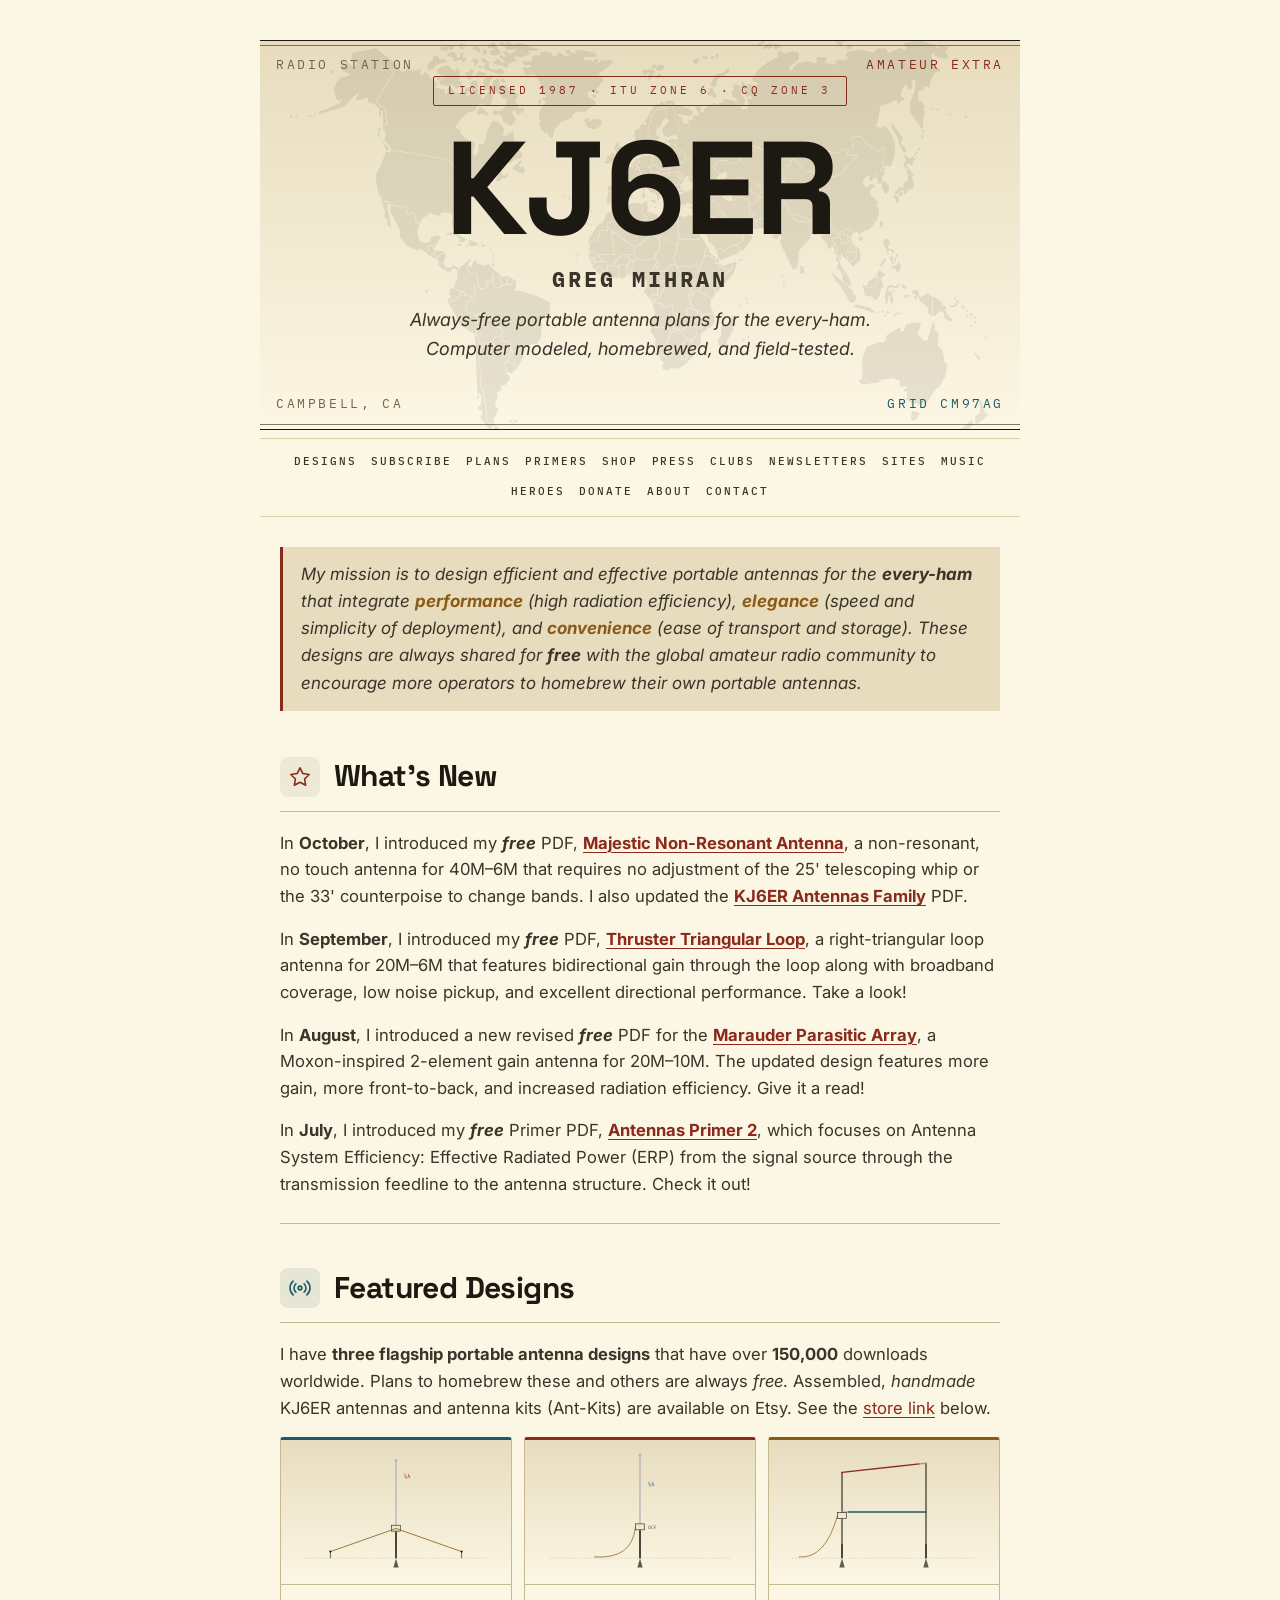
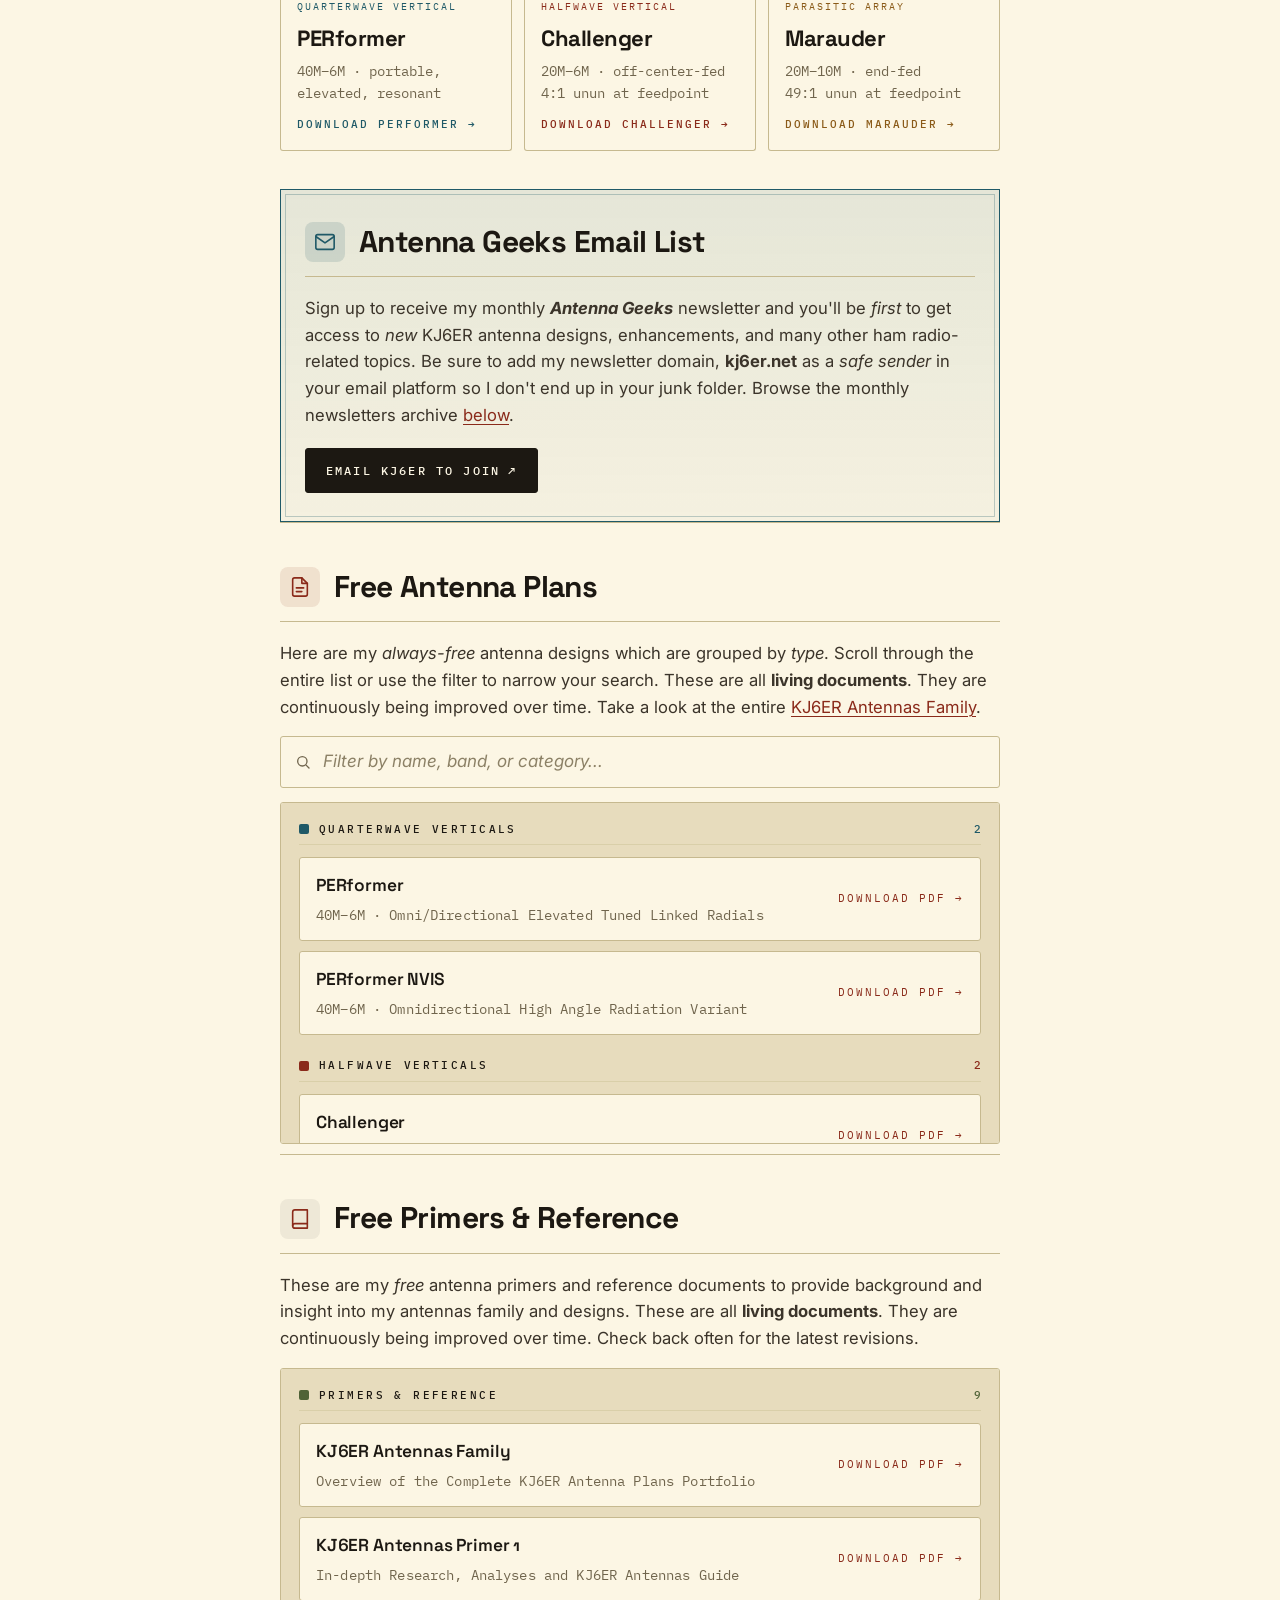
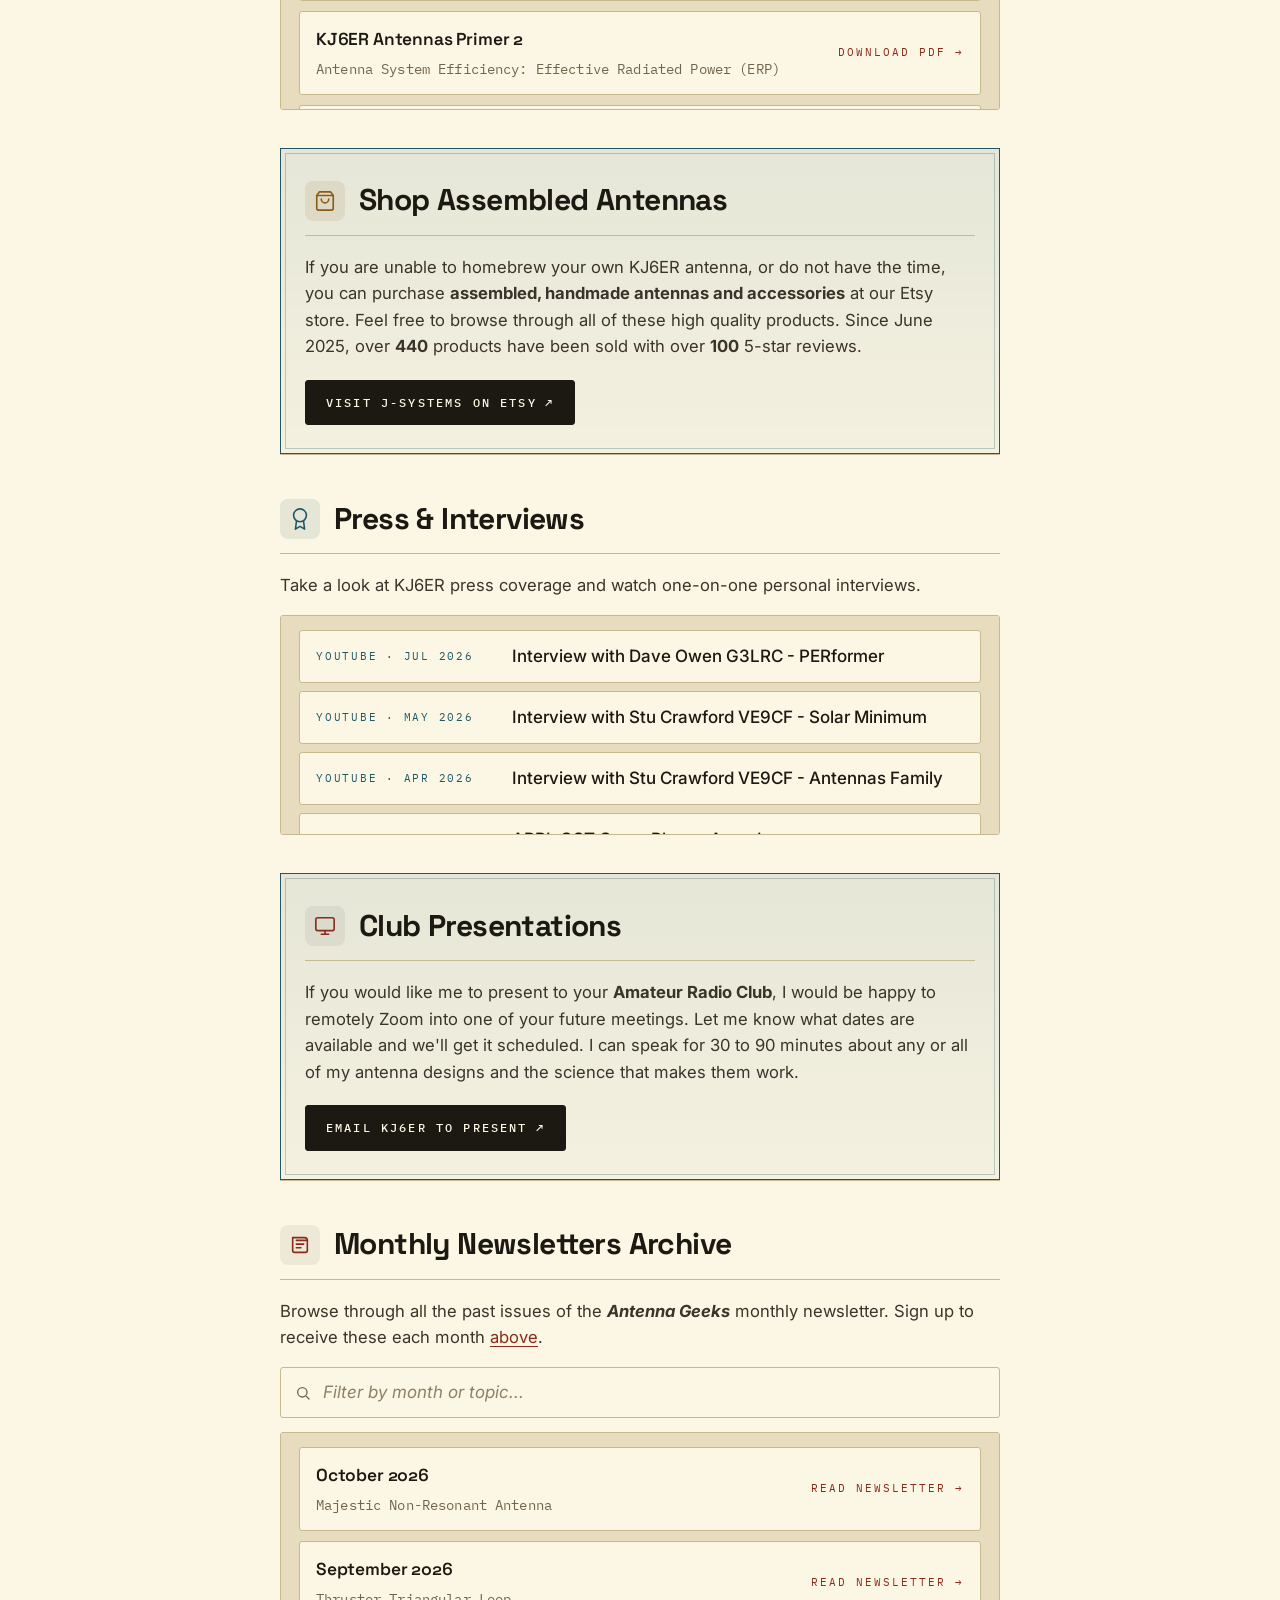
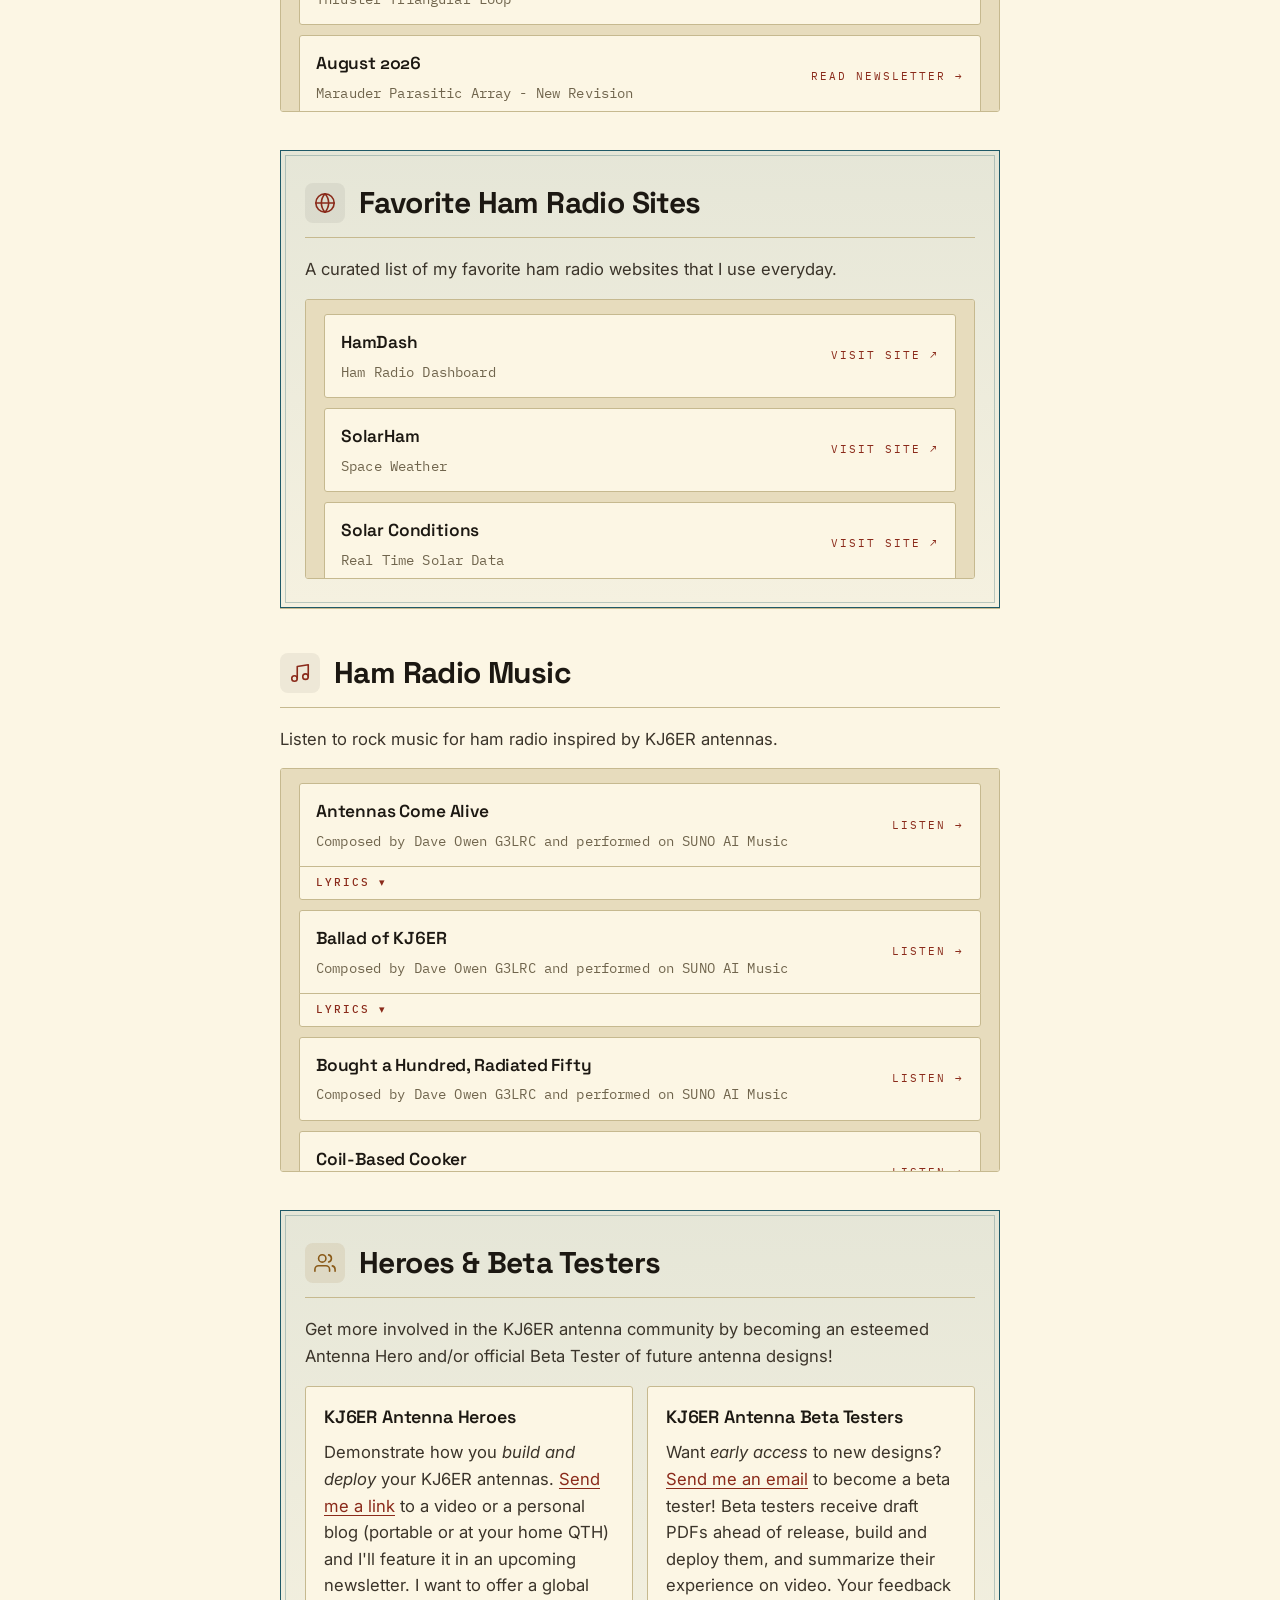
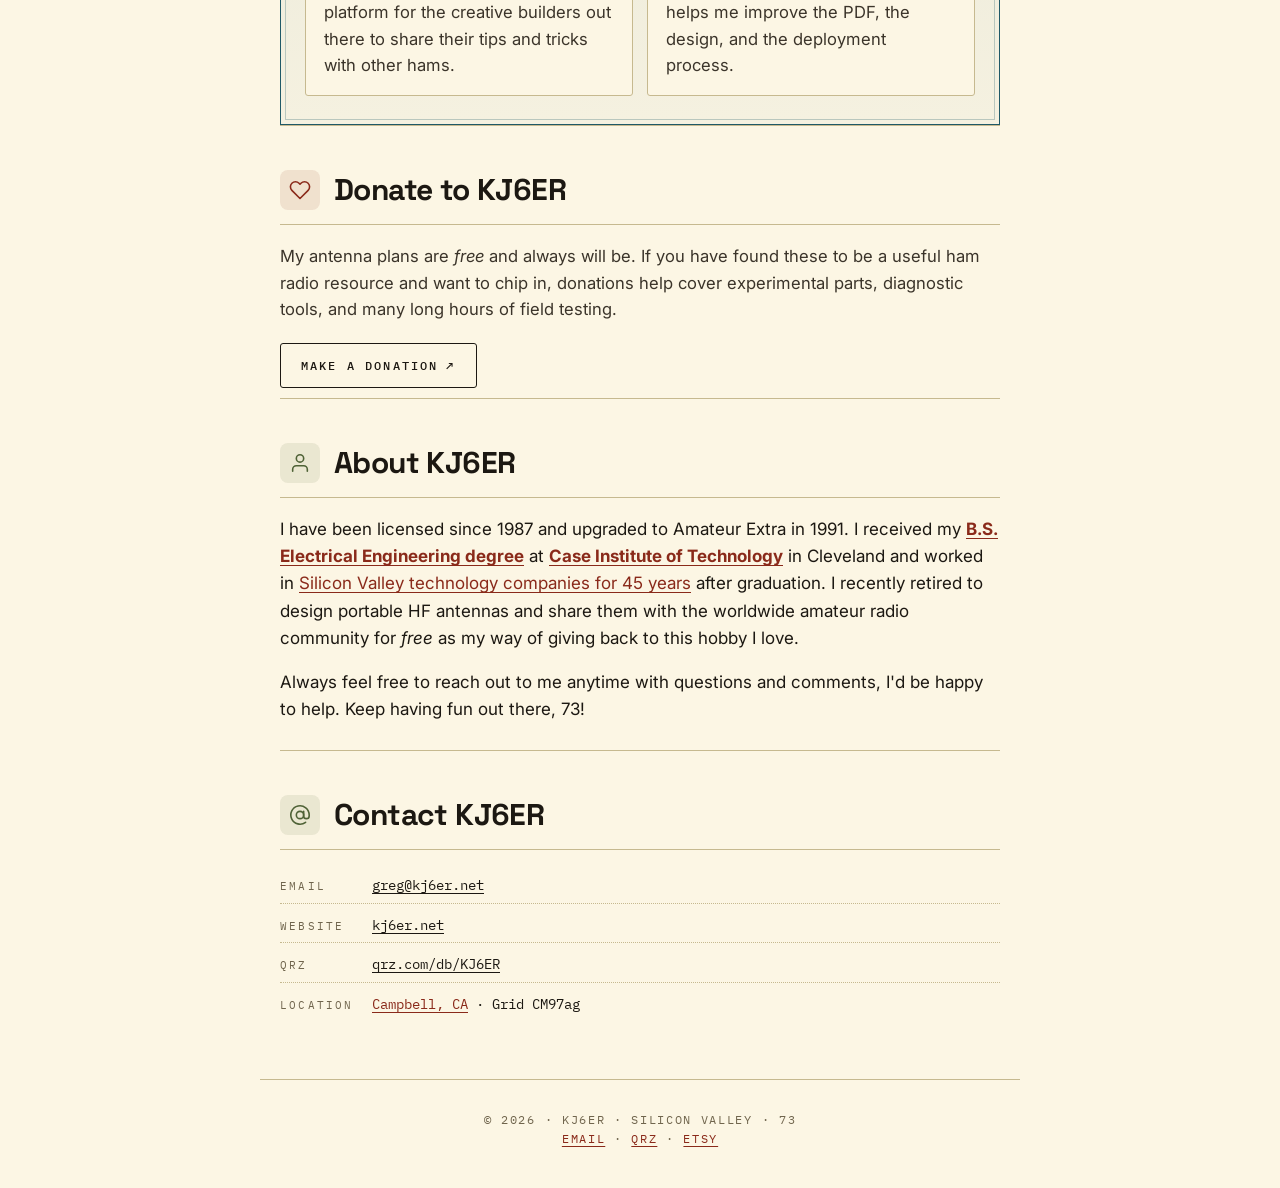
==== commit f2166bb6: "What's New (October): note updated Antennas Family PDF Co-Authored-By: Claude Opus 5.5 <noreply@anth" ====
--- a/index.html
+++ b/index.html
@@ -270,7 +270,7 @@
       <p class="panel__lead">
         In <strong>October</strong>, I introduced my <strong><em>free</em></strong> PDF, <a href="https://bit.ly/KJ6ERMajestic" target="_blank" rel="noopener"><strong>Majestic Non-Resonant Antenna</strong></a>,
         a non-resonant, no touch antenna for 40M&ndash;6M that requires no adjustment of the 25' telescoping whip
-        or the 33' counterpoise to change bands. Explore the design!
+        or the 33' counterpoise to change bands. I also updated the <a href="https://bit.ly/KJ6ERAntennasFamily" target="_blank" rel="noopener"><strong>KJ6ER Antennas Family</strong></a> PDF.
       </p>
       <p class="panel__lead">
         In <strong>September</strong>, I introduced my <strong><em>free</em></strong> PDF, <a href="https://bit.ly/KJ6ERThruster" target="_blank" rel="noopener"><strong>Thruster Triangular Loop</strong></a>,
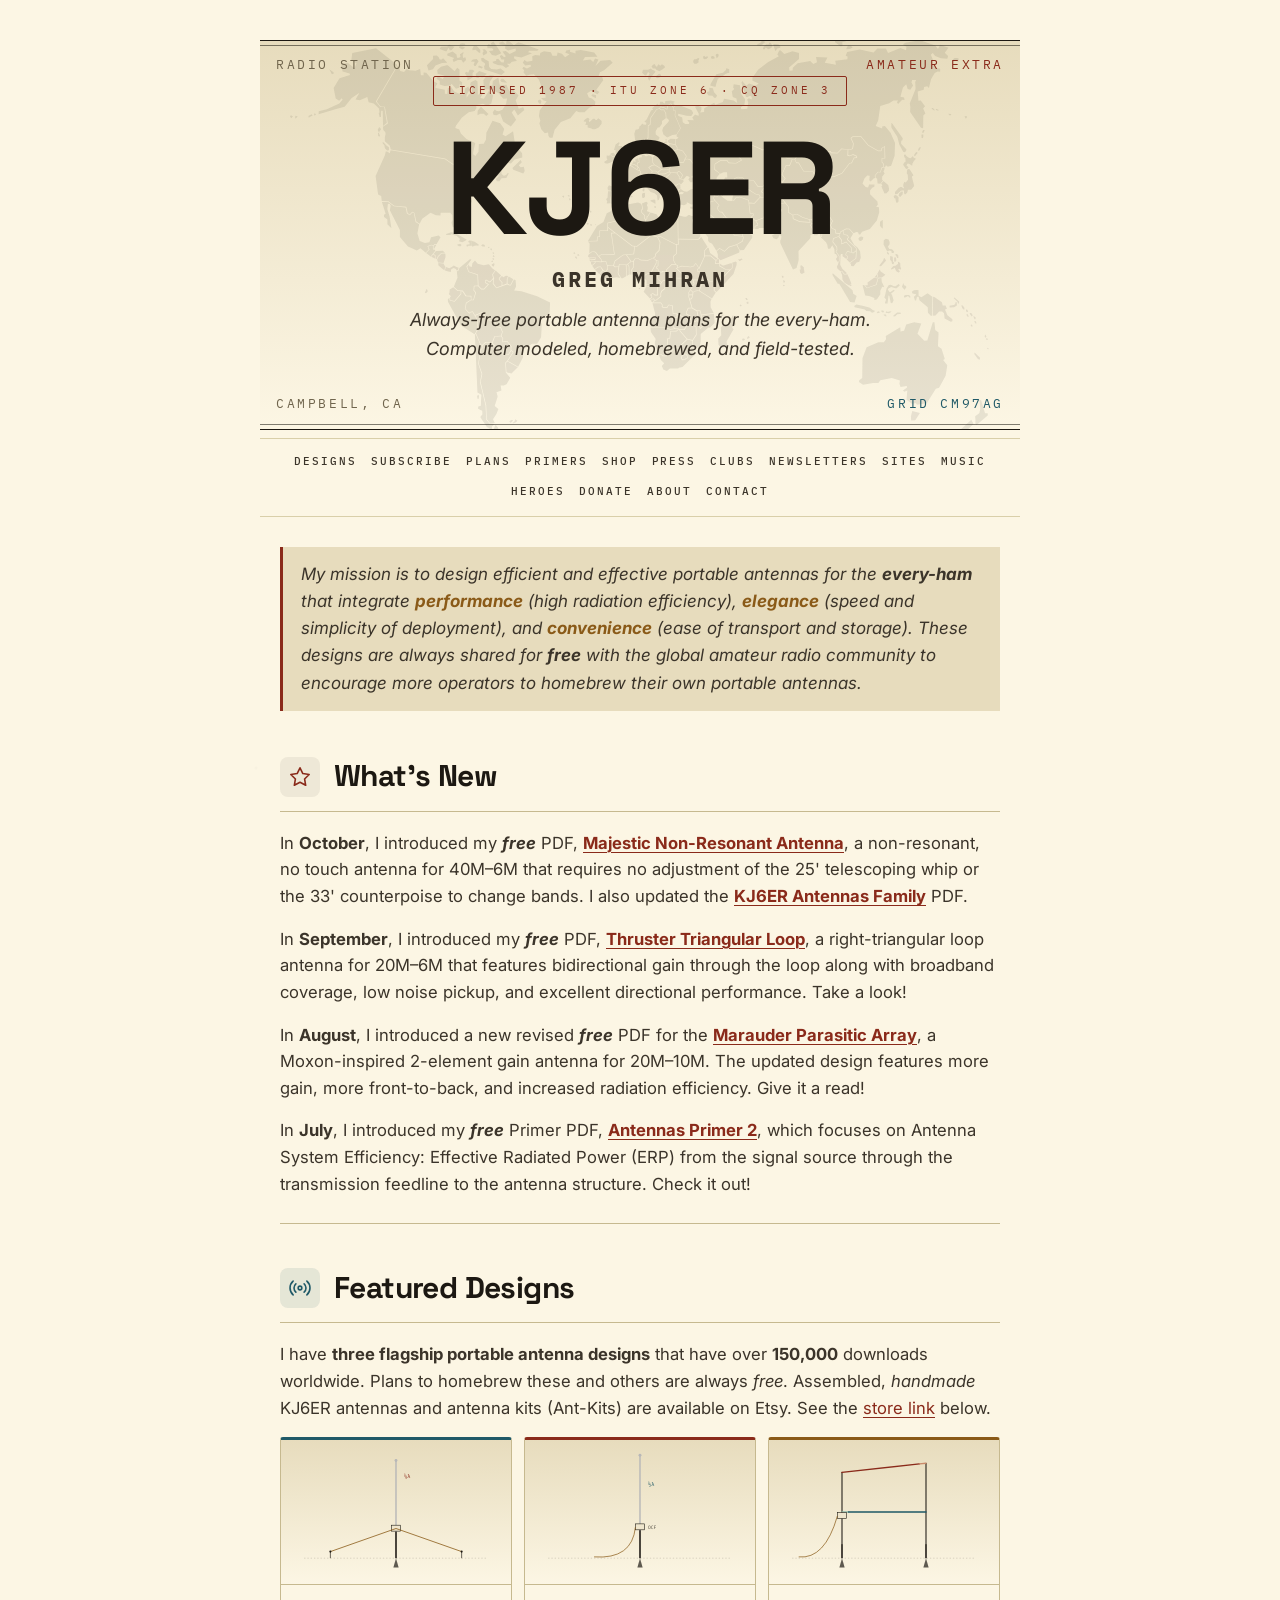
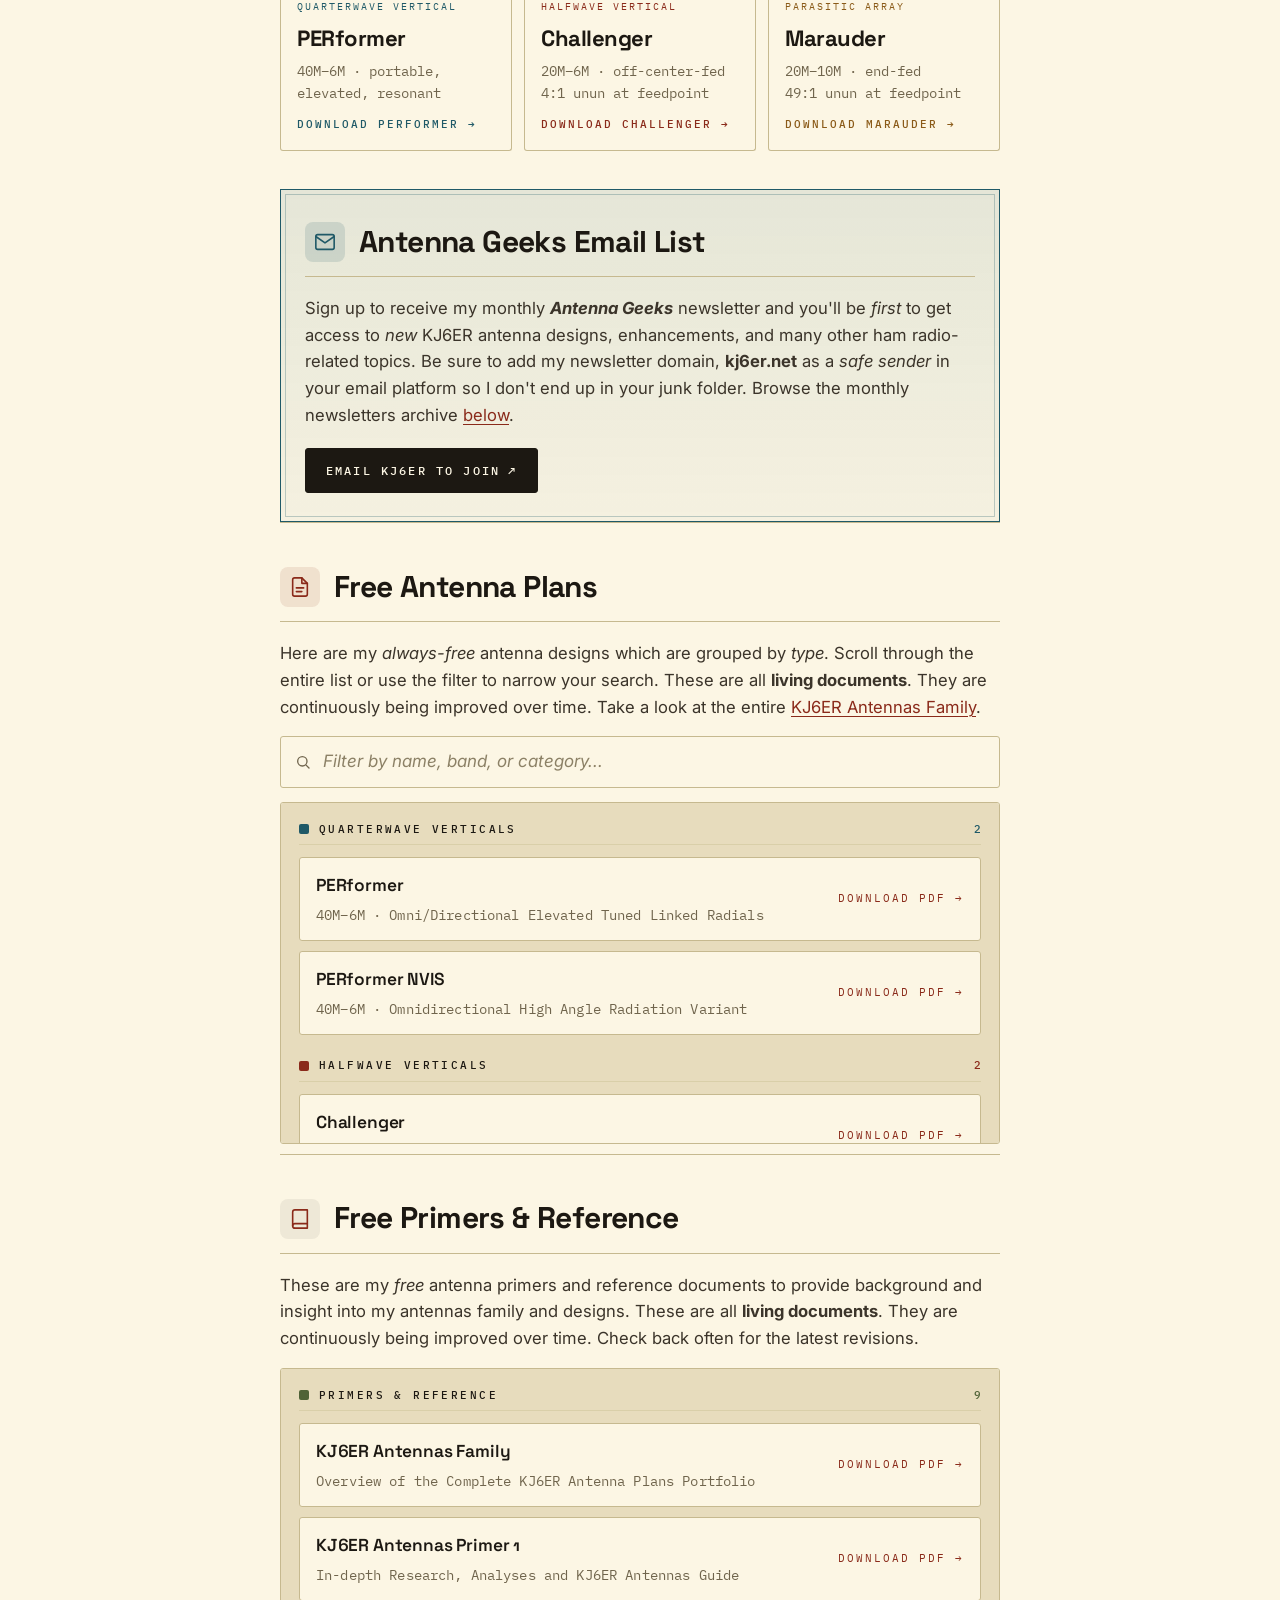
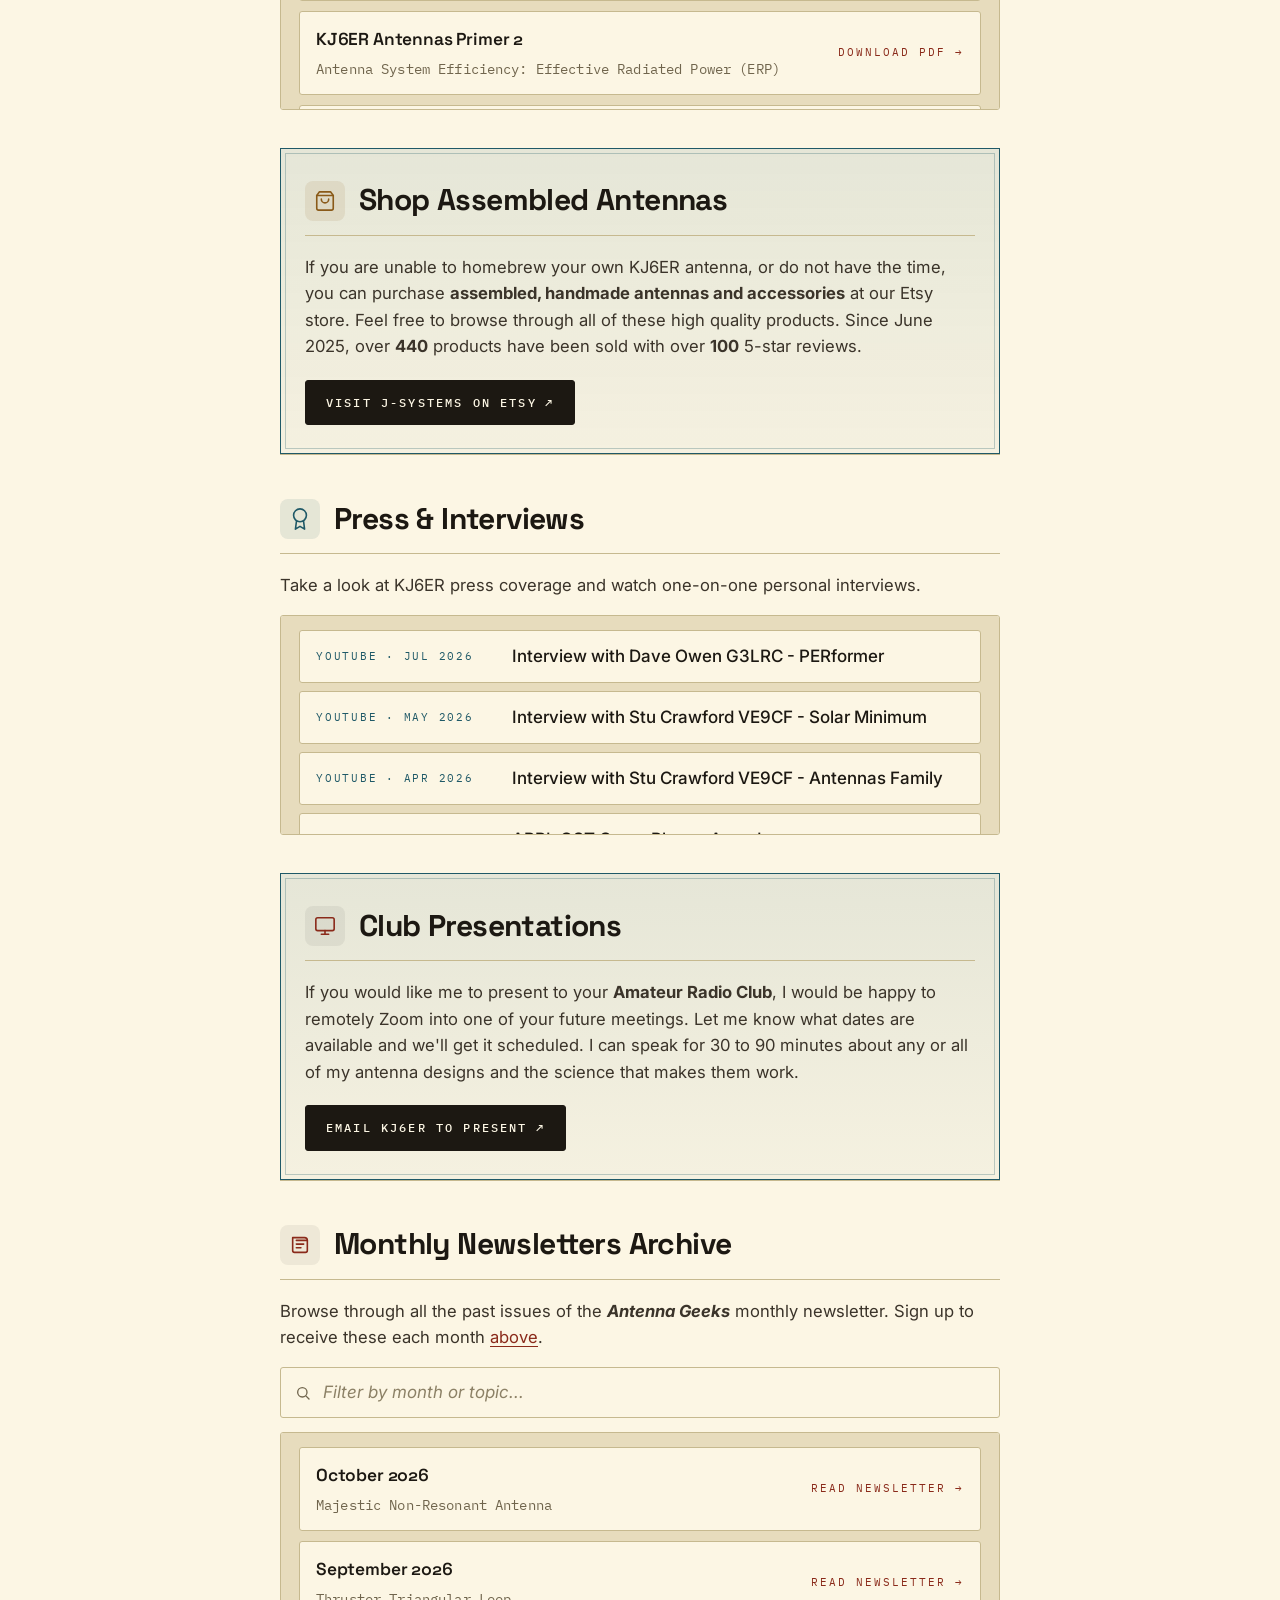
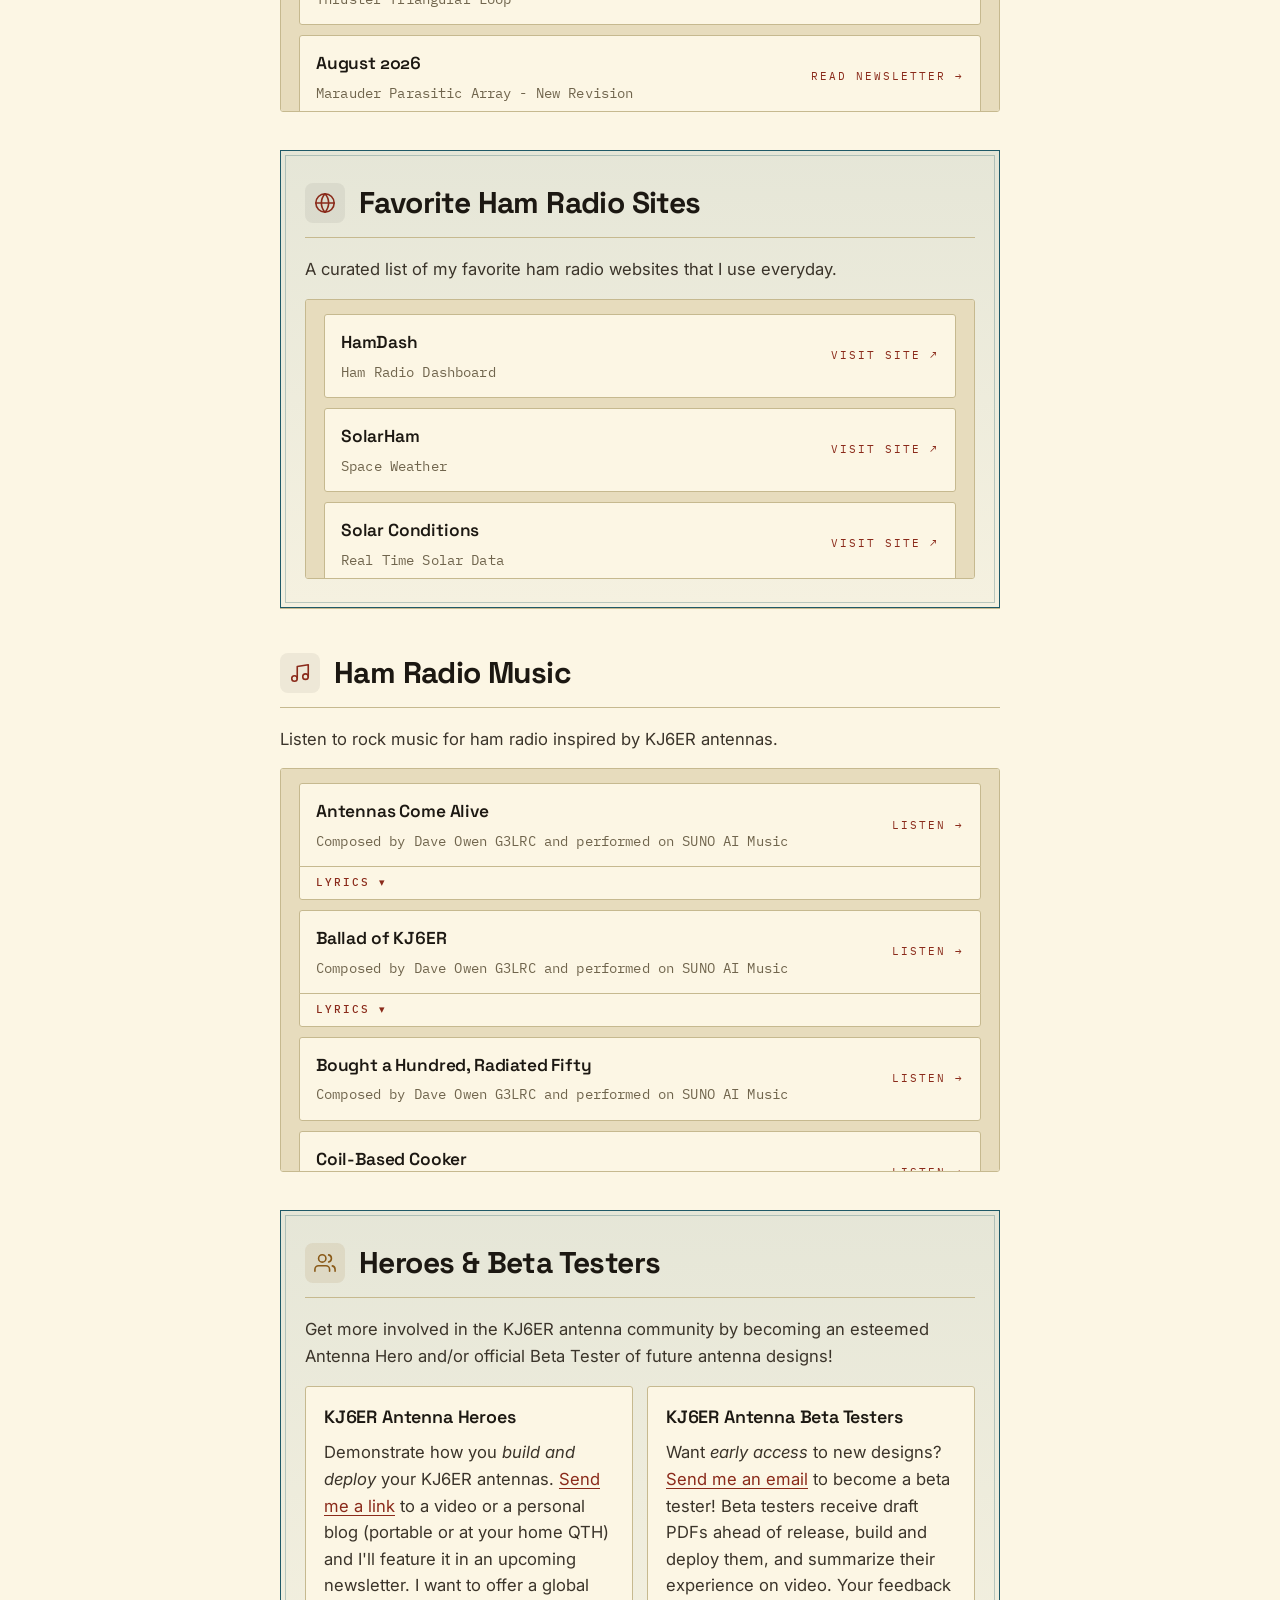
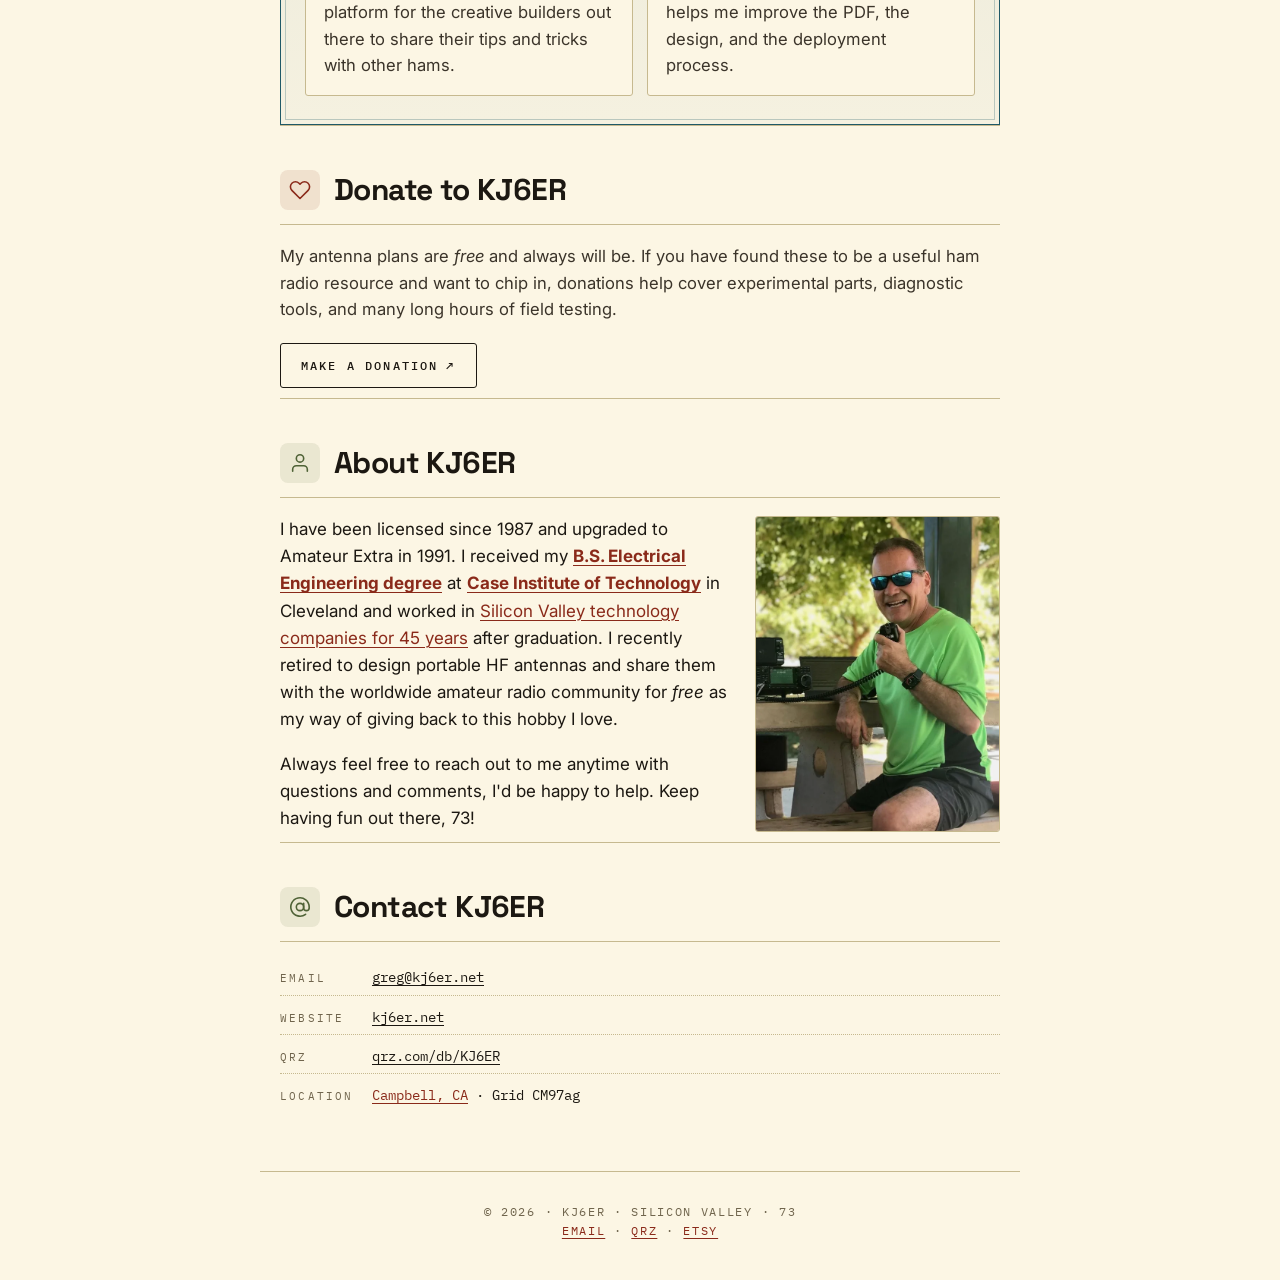
==== commit 7176e20e: "About: add photo of Greg filling the right column beside the text Co-Authored-By: Claude Opus 5.5 <n" ====
--- a/index.html
+++ b/index.html
@@ -2434,6 +2434,8 @@
         </span>
         <h2 class="panel__title">About KJ6ER</h2>
       </header>
+      <div class="about">
+      <div class="about__text">
       <p>
         I have been licensed since 1987 and upgraded to Amateur Extra in
         1991. I received my <strong><a href="https://case.edu/engineering/electrical-computer-and-systems-engineering/academics/undergraduate/bse-electrical-engineering" target="_blank" rel="noopener">B.S. Electrical Engineering degree</a></strong> at <strong><a href="https://case.edu/engineering/" target="_blank" rel="noopener">Case
@@ -2447,6 +2449,9 @@
         Always feel free to reach out to me anytime with questions and
         comments, I'd be happy to help. Keep having fun out there, 73!
       </p>
+      </div>
+      <img class="about__photo" src="assets/kj6er-greg.webp" width="640" height="895" alt="Greg Mihran, KJ6ER, operating portable HF at a park picnic table" loading="lazy" />
+      </div>
     </section>
 
     <!-- ===== Contact ===== -->
--- a/styles.css
+++ b/styles.css
@@ -893,3 +893,27 @@
 @media (prefers-reduced-motion: reduce) {
   .plan__link, .signup__button, .shop__cta, a { transition: none; }
 }
+
+/* About: text with photo filling the right column top to bottom */
+.about {
+  display: grid;
+  grid-template-columns: 1fr 34%;
+  gap: 24px;
+  align-items: stretch;
+}
+.about__text > p:first-child { margin-top: 0; }
+.about__text > p:last-child { margin-bottom: 0; }
+.about__photo {
+  width: 100%;
+  height: 0;          /* don't let the photo set the row height... */
+  min-height: 100%;   /* ...just fill whatever the text needs */
+  object-fit: cover;
+  object-position: 50% 20%;
+  border-radius: var(--radius);
+  border: 1px solid var(--rule);
+  display: block;
+}
+@media (max-width: 600px) {
+  .about { grid-template-columns: 1fr; }
+  .about__photo { height: auto; min-height: 0; max-height: 420px; }
+}
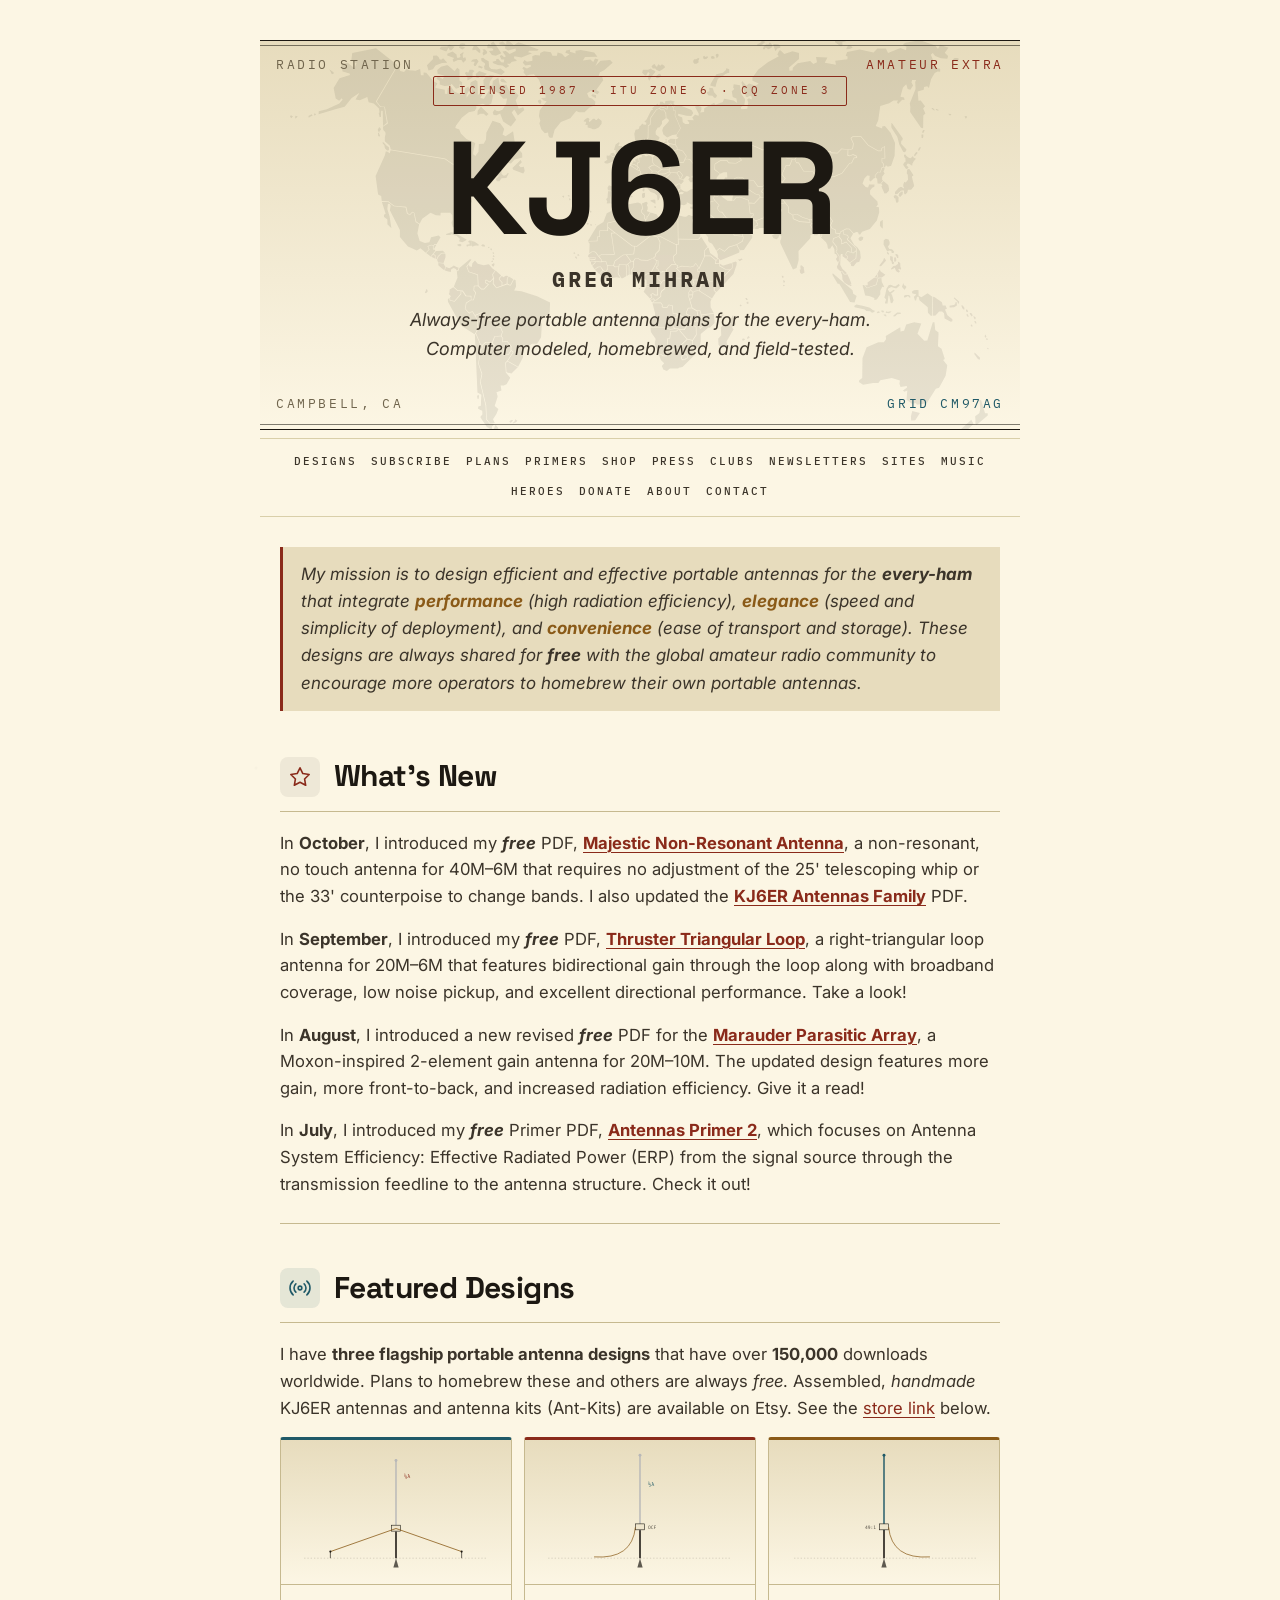
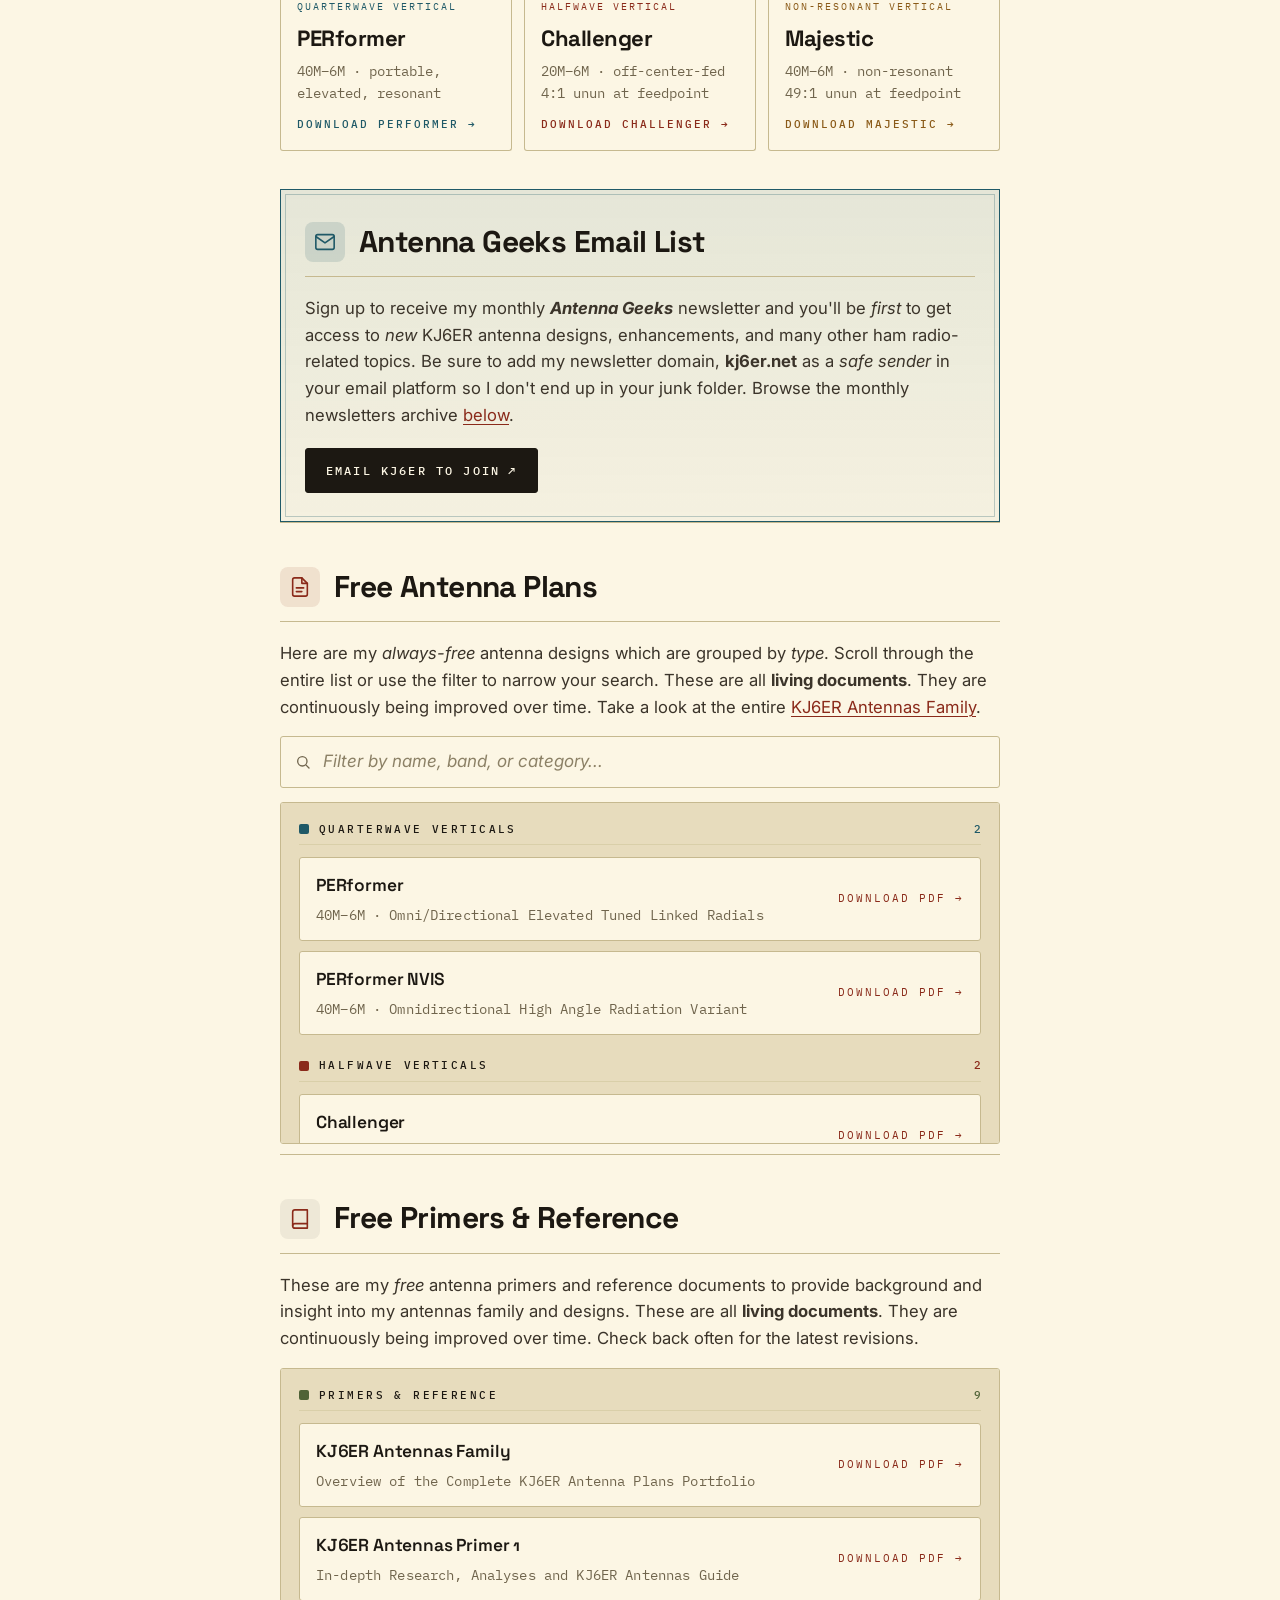
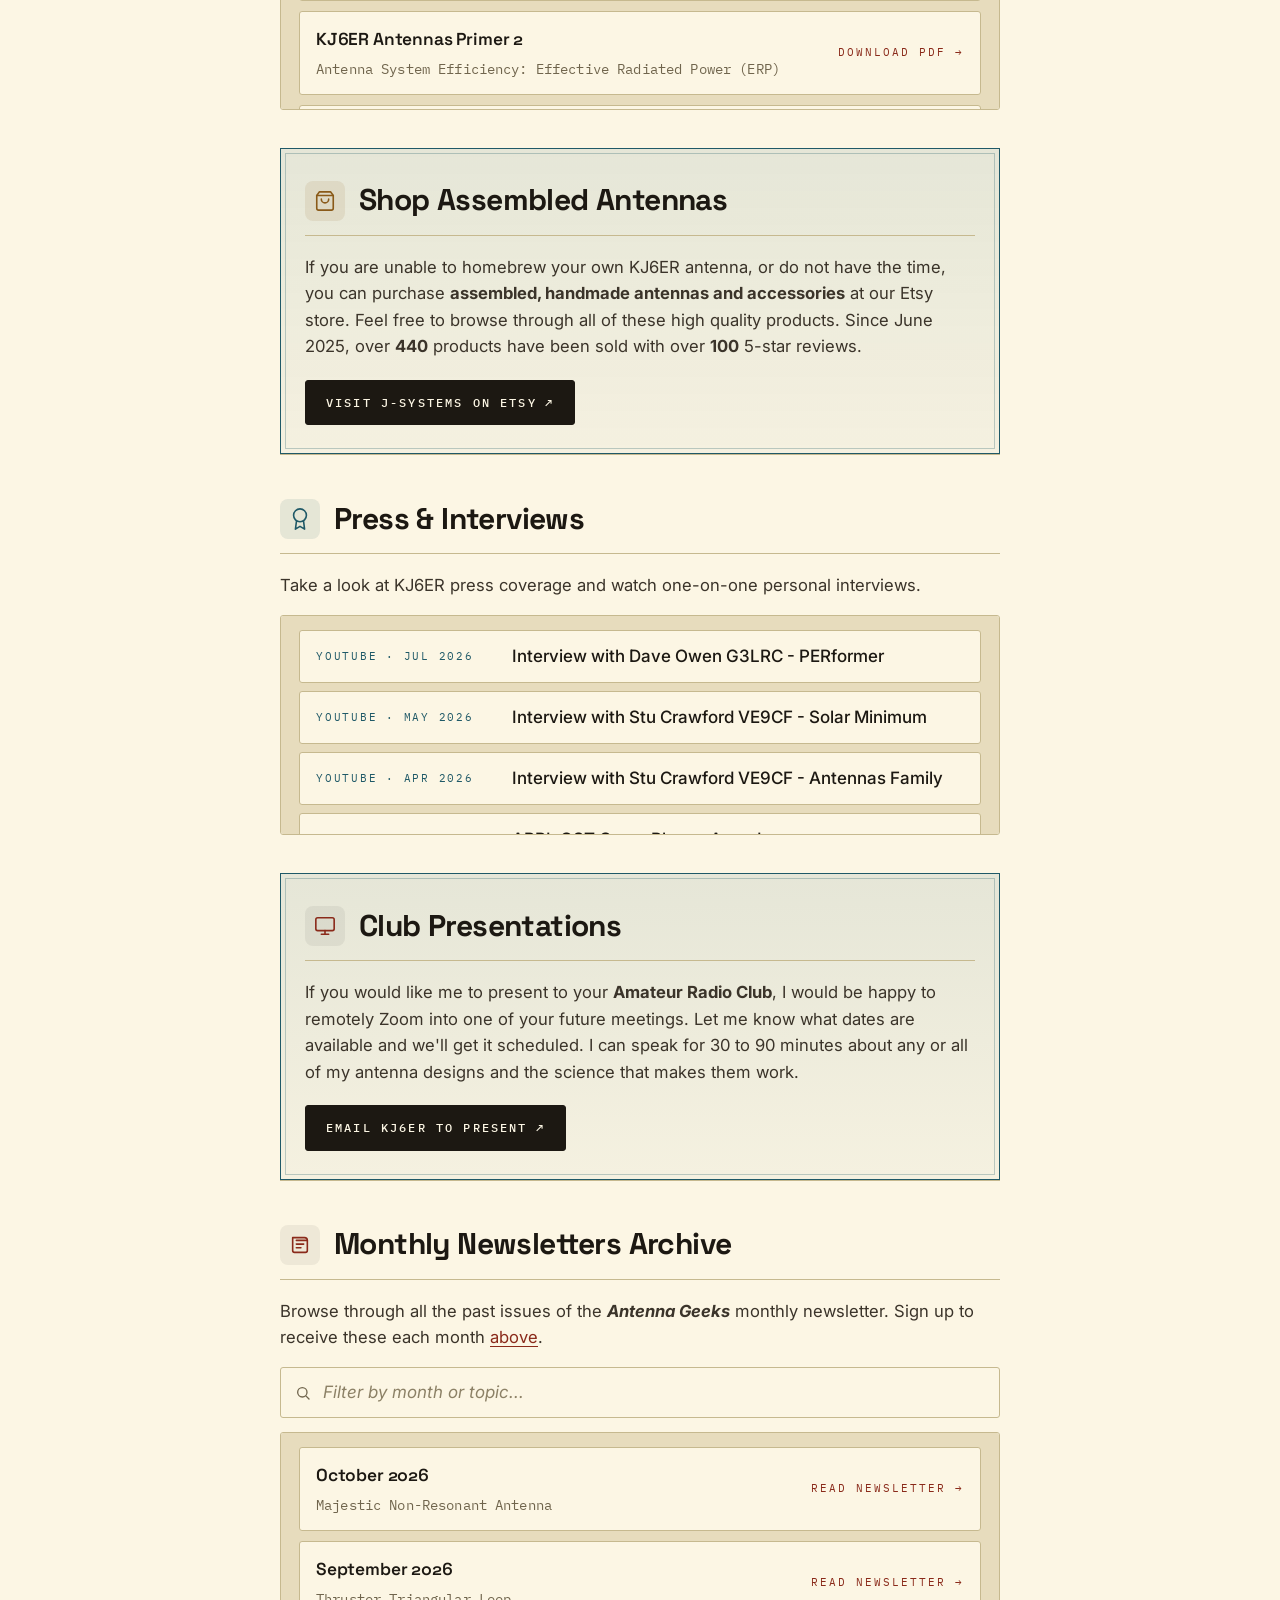
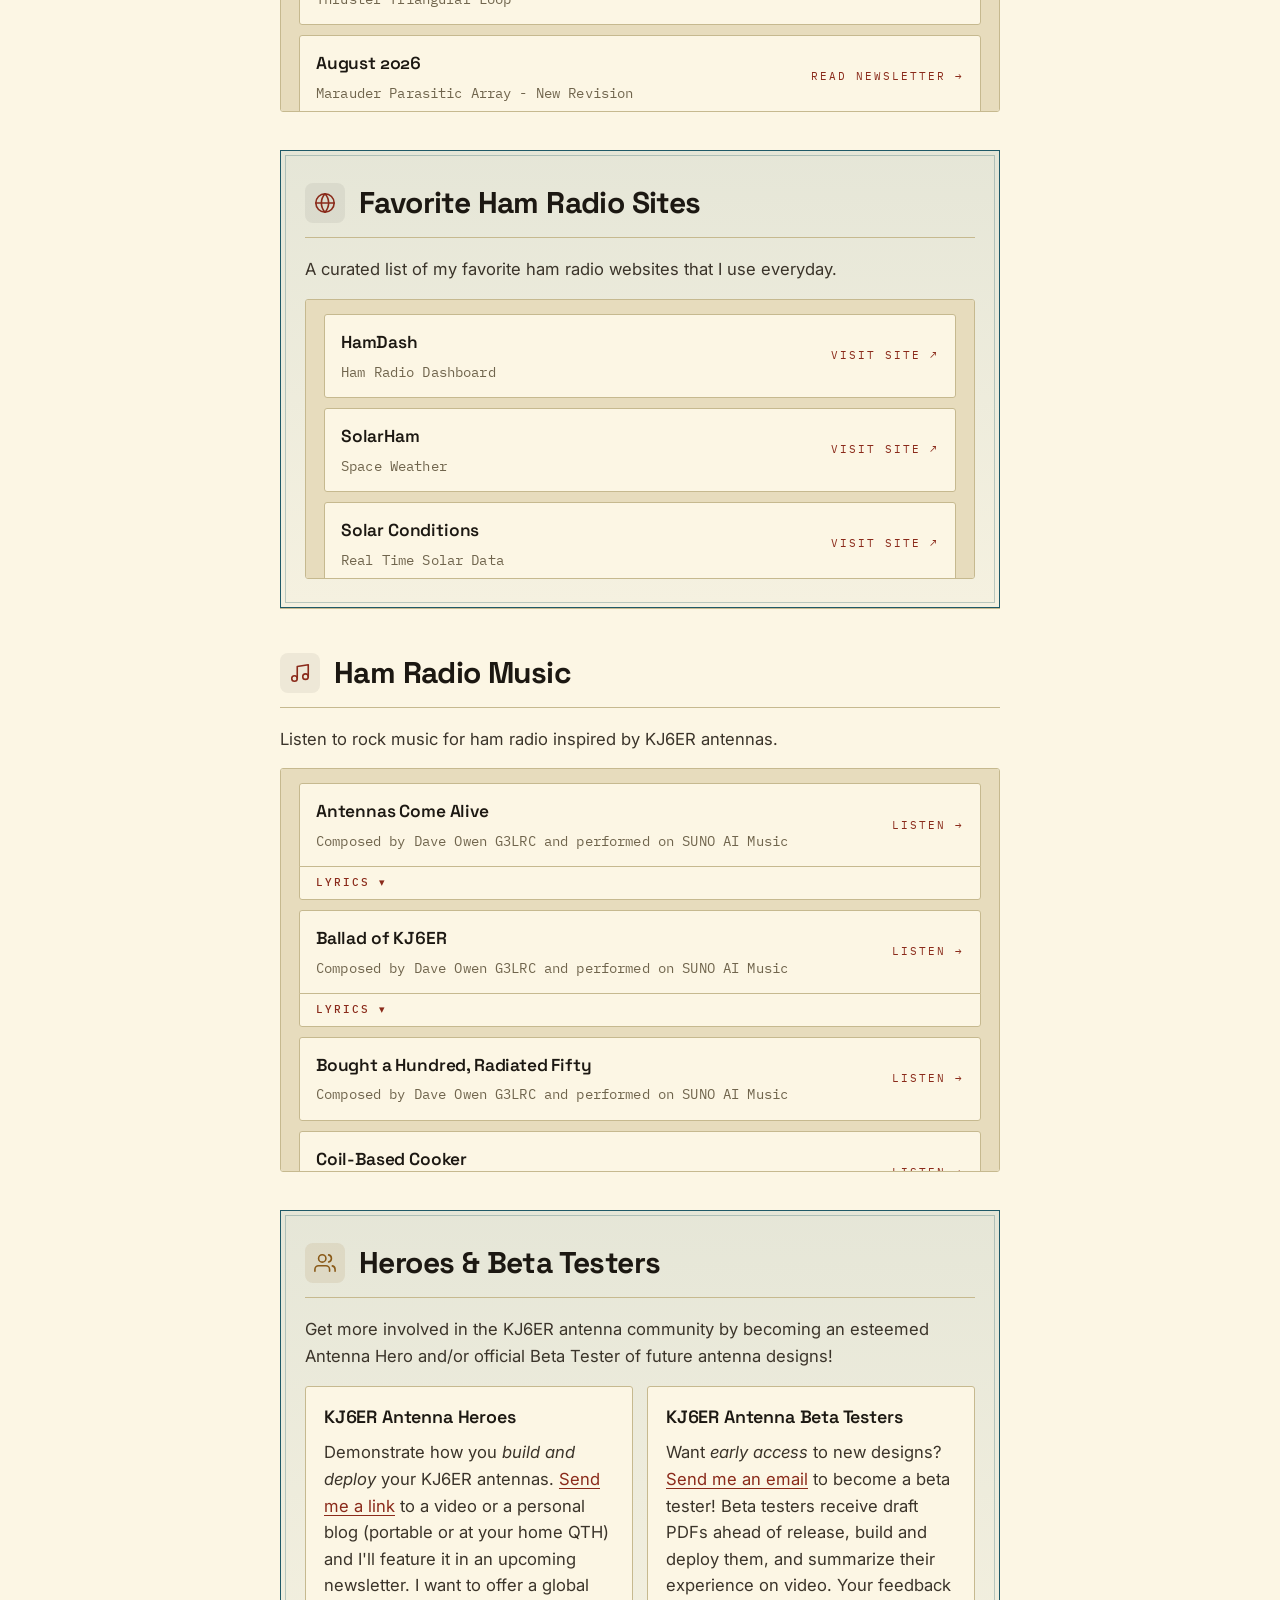
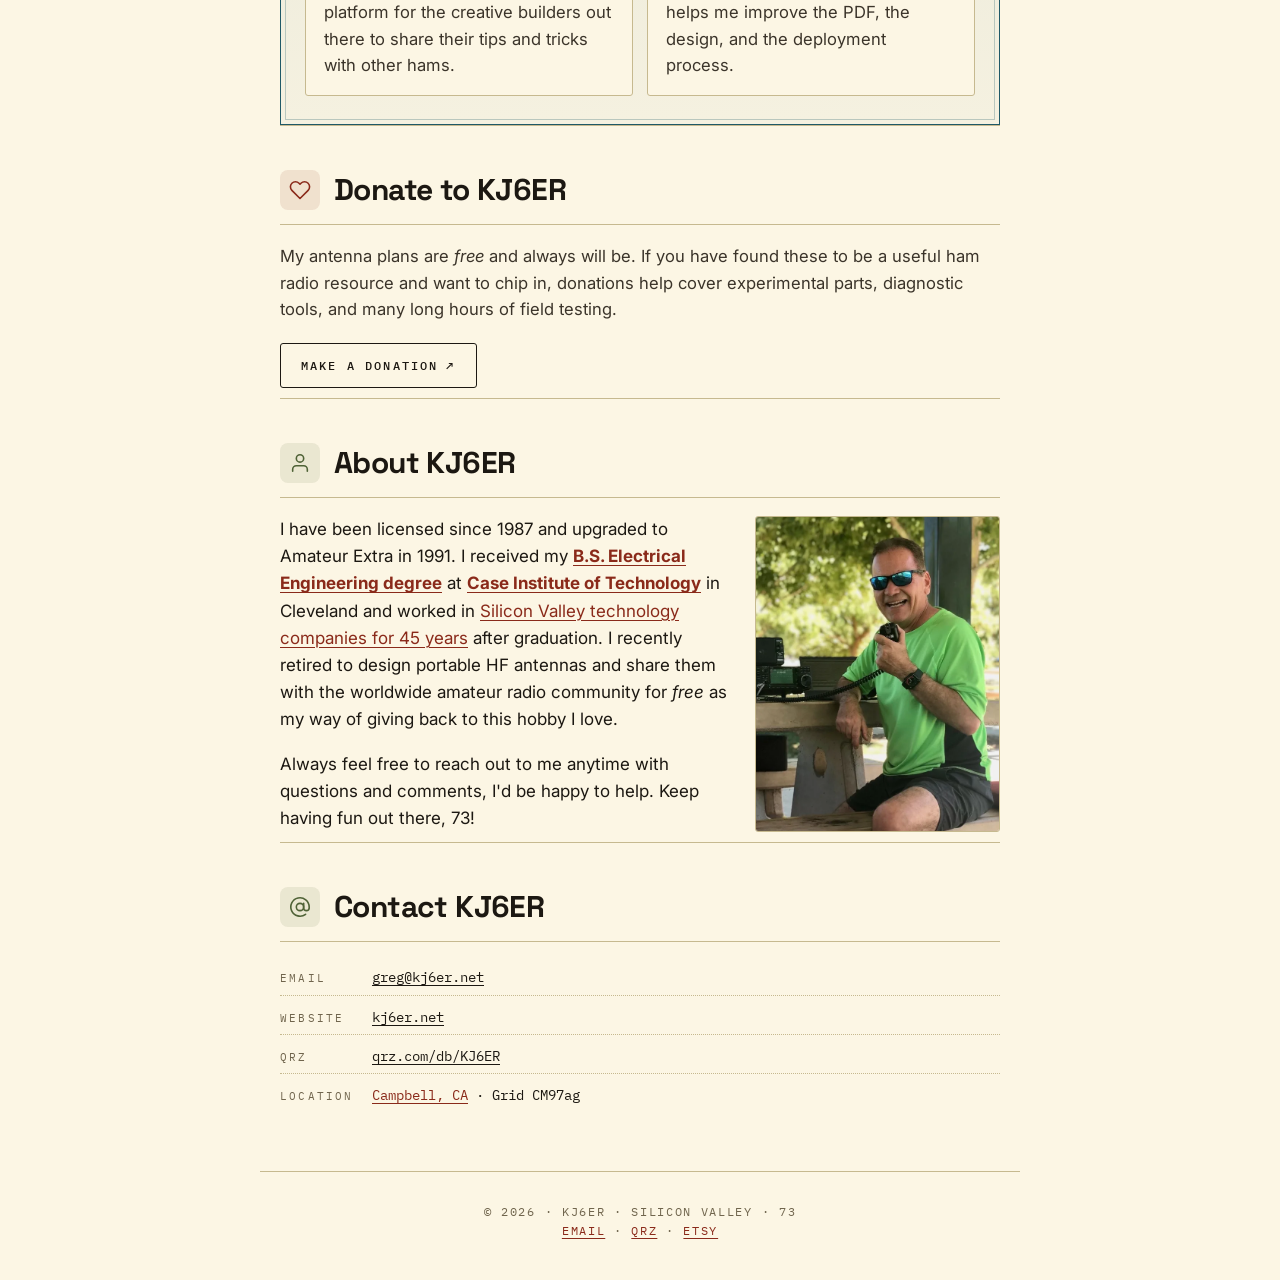
==== commit 0d5f903e: "Featured Designs: replace Marauder with Majestic Majestic card uses a mirrored Challenger drawing (w" ====
--- a/index.html
+++ b/index.html
@@ -331,16 +331,16 @@
             </div>
           </a>
         </li>
-        <li class="design design--marauder">
-          <a class="design__link" href="https://bit.ly/KJ6ERMarauder" target="_blank" rel="noopener">
+        <li class="design design--majestic">
+          <a class="design__link" href="https://bit.ly/KJ6ERMajestic" target="_blank" rel="noopener">
             <div class="design__image">
-              <img src="assets/svg/marauder.svg" alt="Marauder 20M-10M portable vertical Moxon-inspired parasitic array antenna" />
+              <img src="assets/svg/majestic.svg" alt="Majestic 40M-6M portable non-resonant vertical antenna" />
             </div>
             <div class="design__body">
-              <span class="design__eyebrow">Parasitic Array</span>
-              <h3 class="design__name">Marauder</h3>
-              <p class="design__specs">20M&ndash;10M &middot; end-fed<br />49:1 unun at feedpoint</p>
-              <span class="design__cta">Download Marauder <span aria-hidden="true">&rarr;</span></span>
+              <span class="design__eyebrow">Non-Resonant Vertical</span>
+              <h3 class="design__name">Majestic</h3>
+              <p class="design__specs">40M&ndash;6M &middot; non-resonant<br />49:1 unun at feedpoint</p>
+              <span class="design__cta">Download Majestic <span aria-hidden="true">&rarr;</span></span>
             </div>
           </a>
         </li>
--- a/styles.css
+++ b/styles.css
@@ -331,6 +331,7 @@
 .design--performer  { --accent: var(--teal); }
 .design--challenger { --accent: var(--stamp); }
 .design--marauder   { --accent: var(--copper); }
+.design--majestic   { --accent: var(--copper); }
 
 .design__image {
   background: linear-gradient(180deg, var(--paper-2) 0%, var(--paper) 100%);
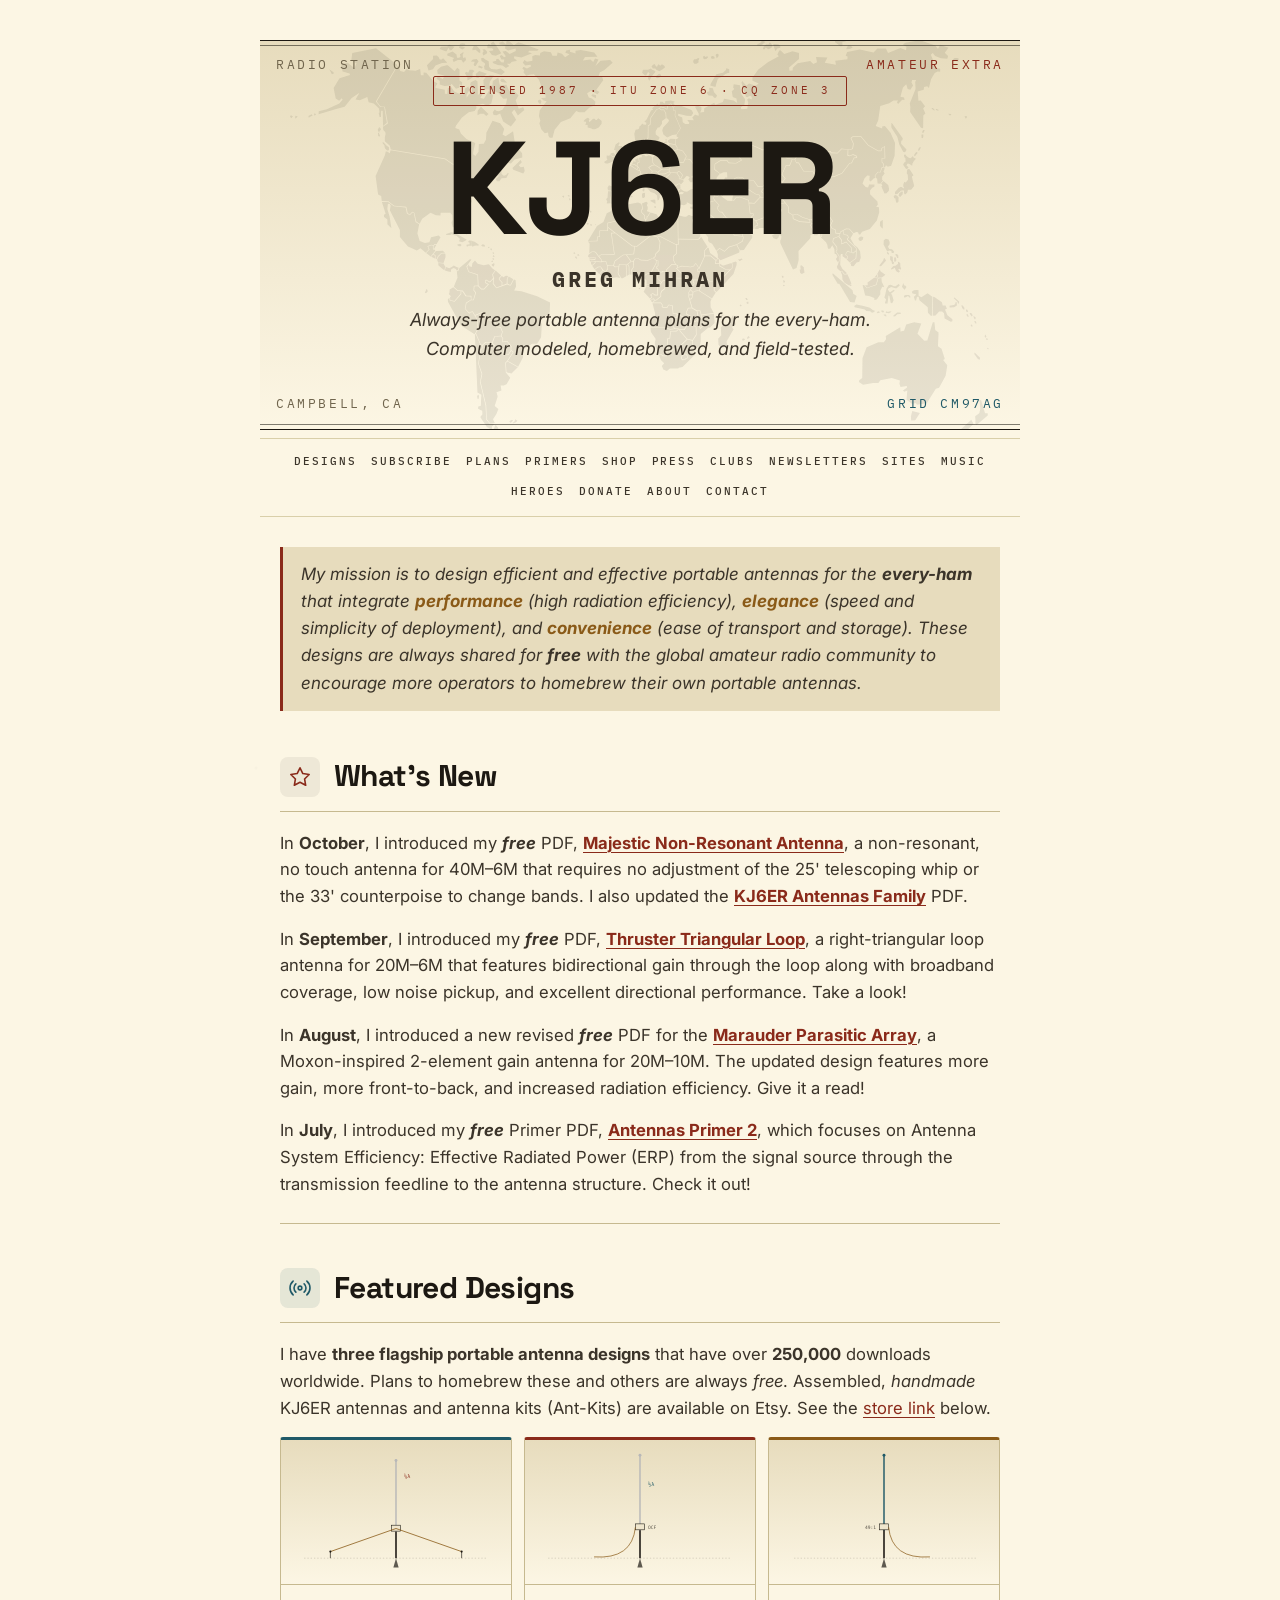
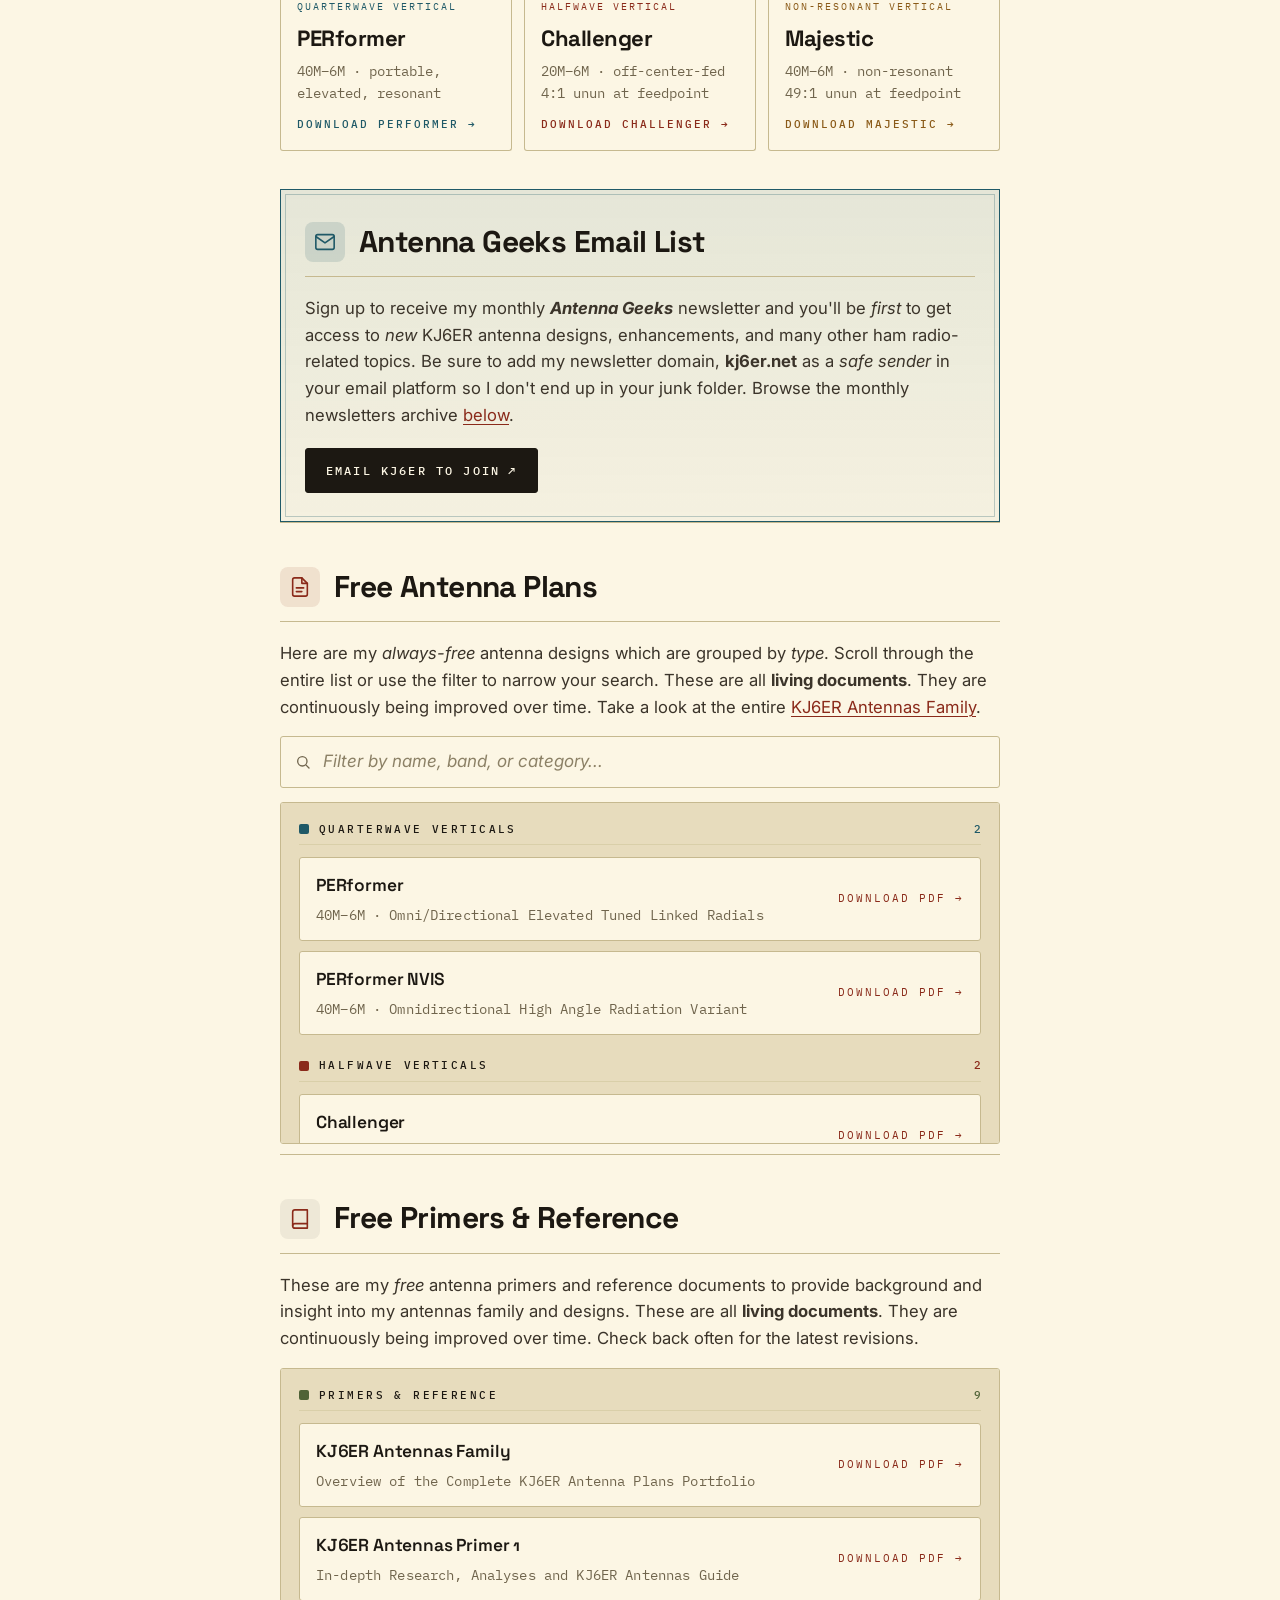
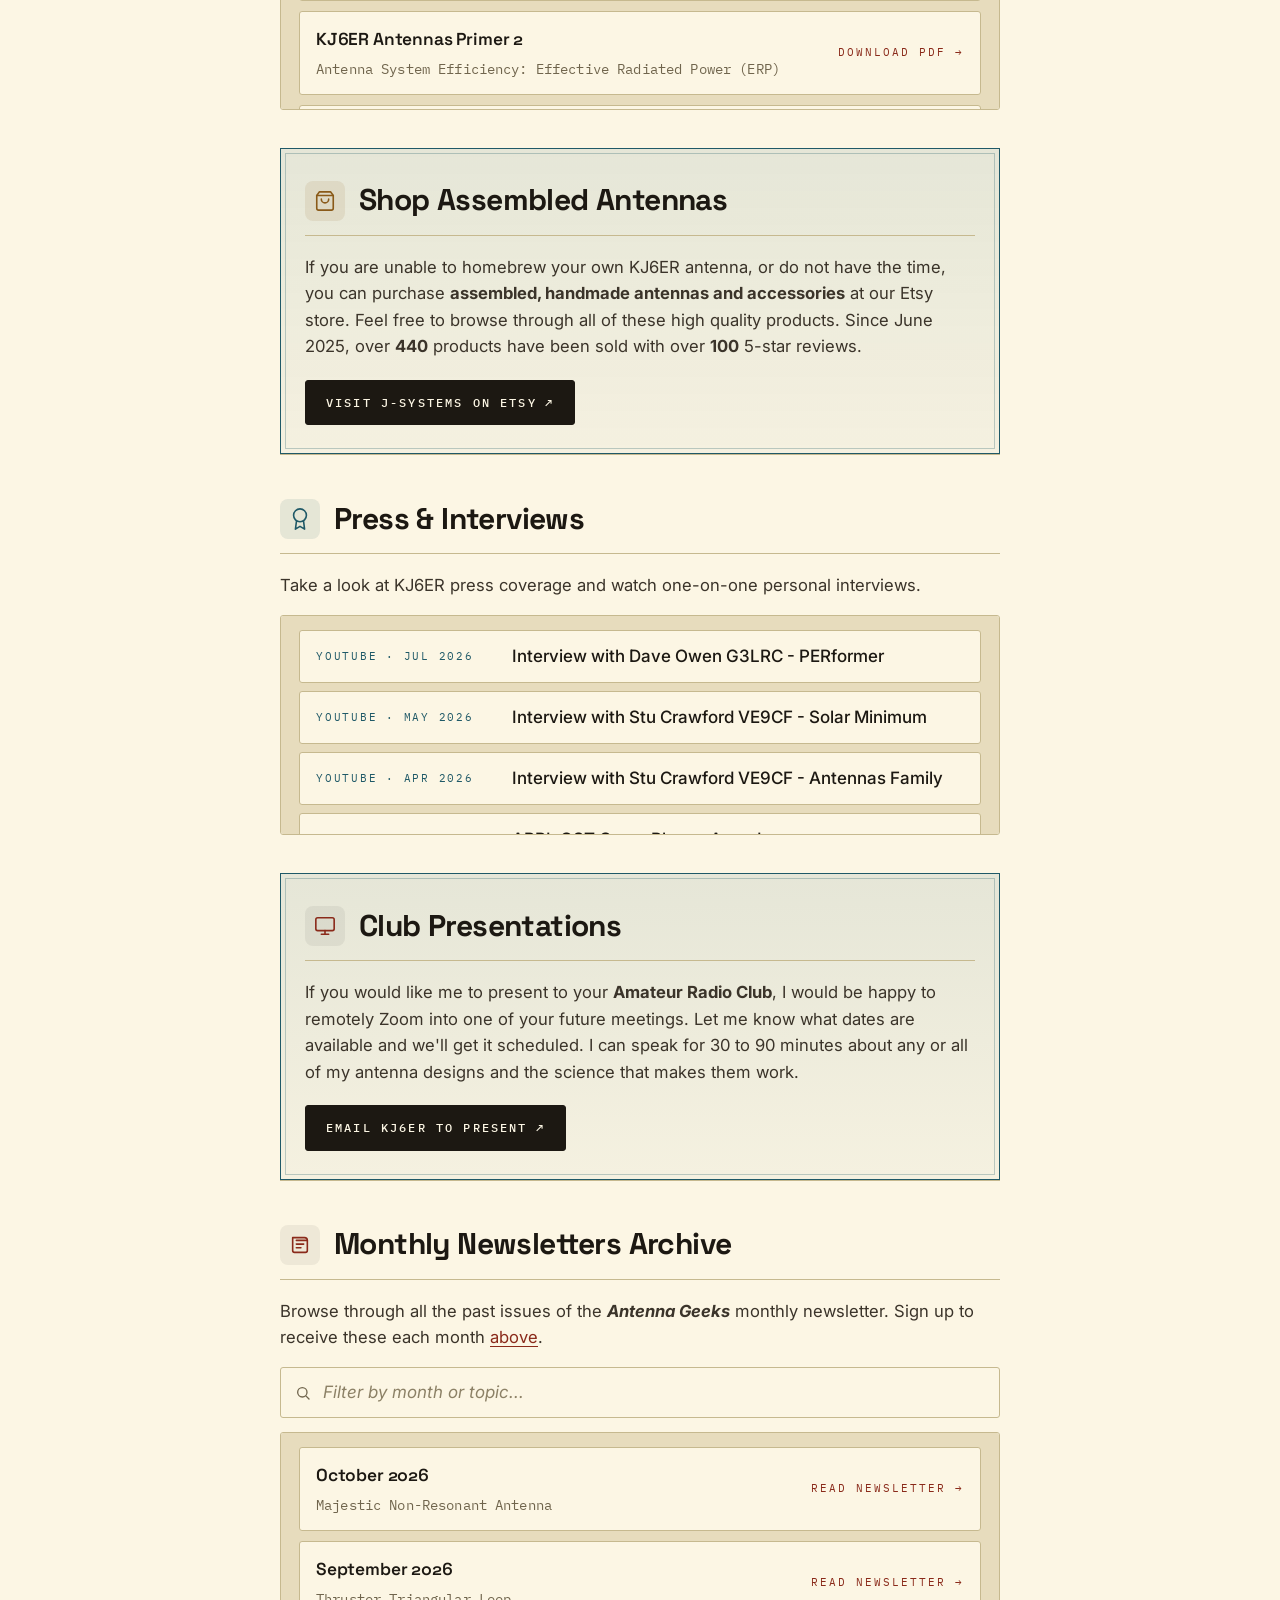
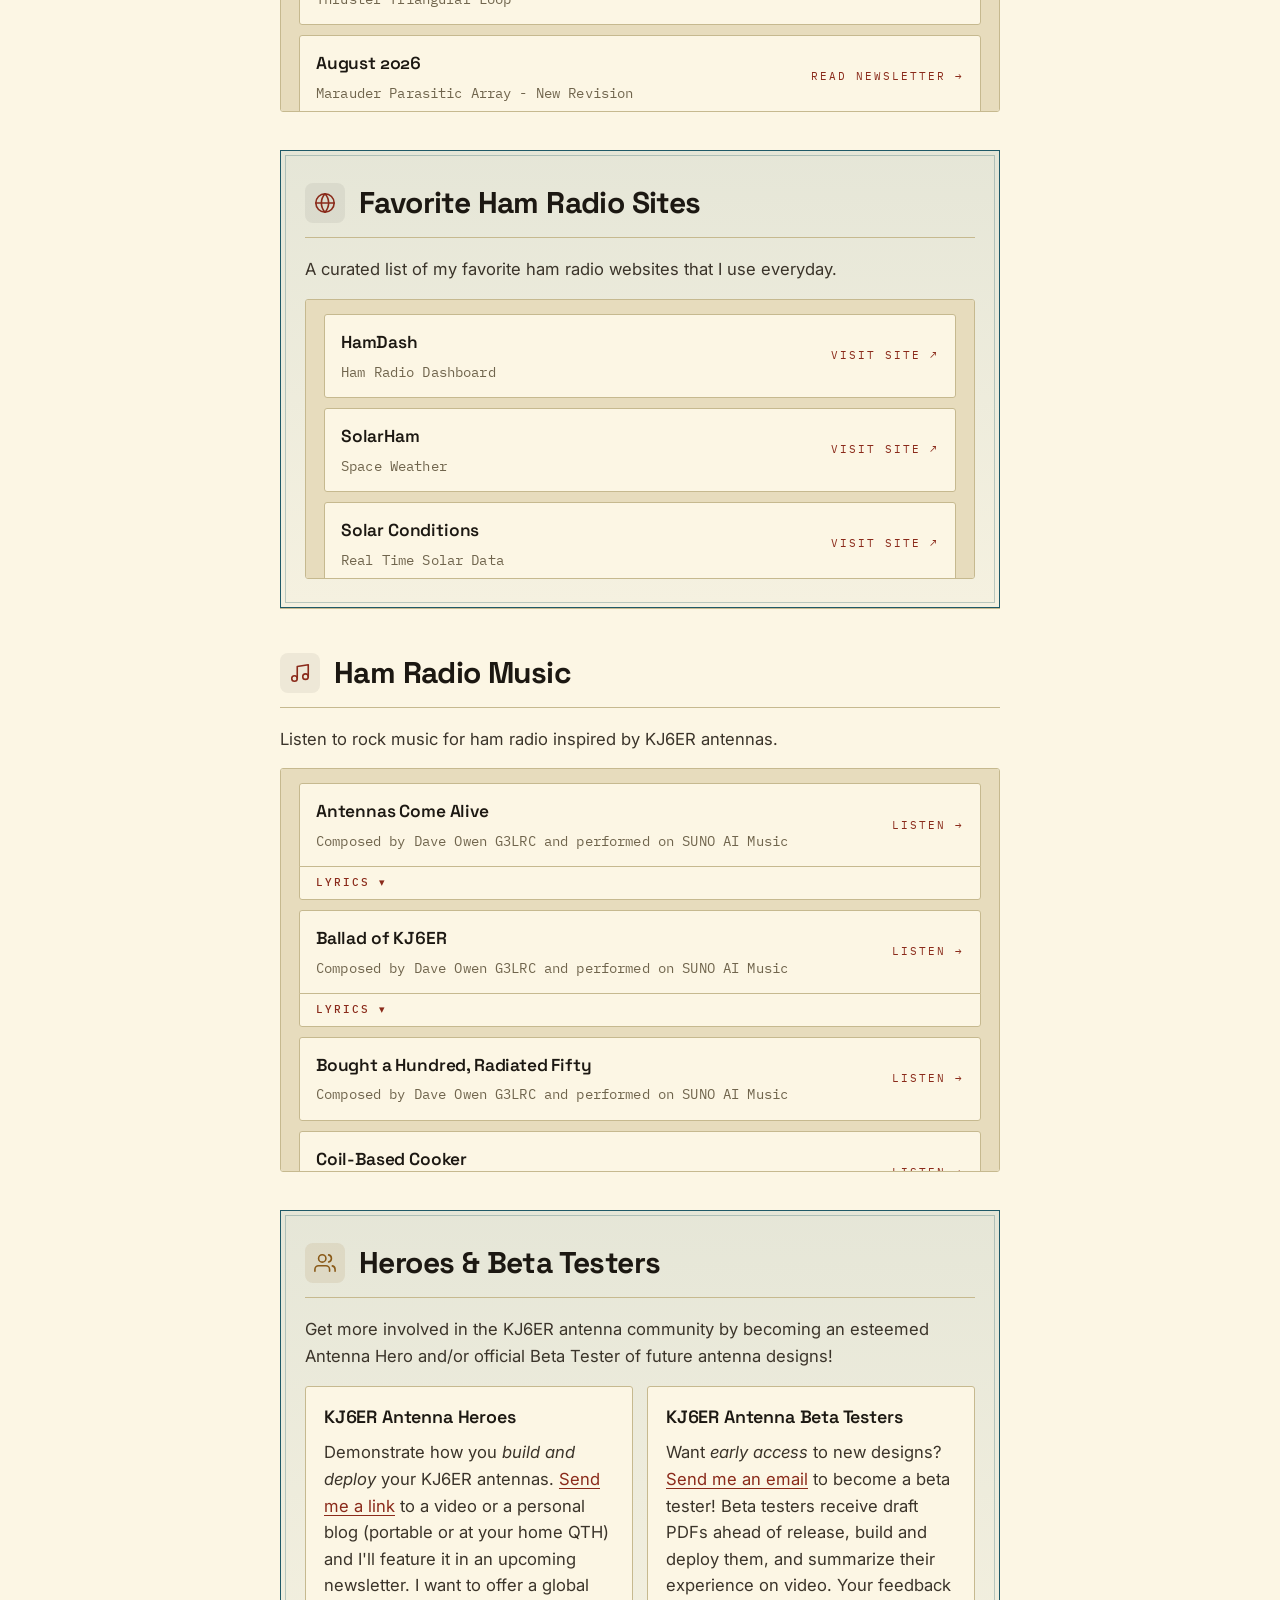
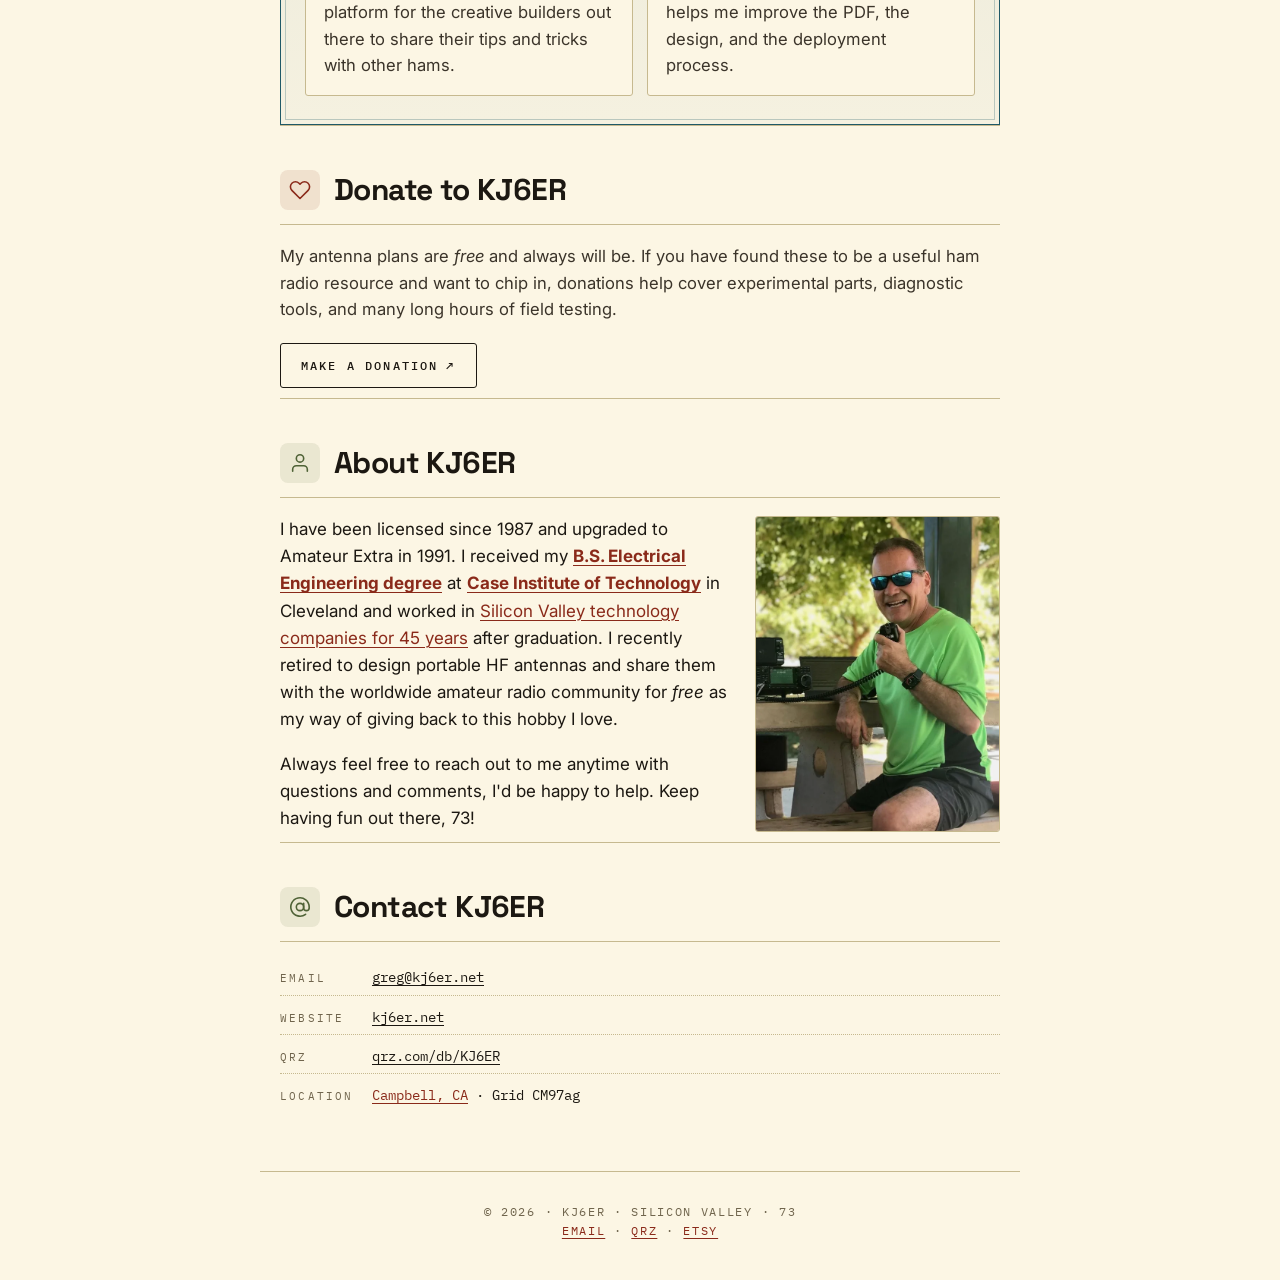
==== commit 0a8d2b51: "Featured Designs: update downloads to 250,000 Co-Authored-By: Claude Opus 5.5 <noreply@anthropic.com" ====
--- a/index.html
+++ b/index.html
@@ -300,7 +300,7 @@
         <h2 class="panel__title">Featured Designs</h2>
       </header>
       <p class="panel__lead">
-        I have <strong>three flagship portable antenna designs</strong> that have over <strong>150,000</strong> downloads worldwide. Plans to homebrew
+        I have <strong>three flagship portable antenna designs</strong> that have over <strong>250,000</strong> downloads worldwide. Plans to homebrew
         these and others are always <em>free</em>. Assembled, <em>handmade</em> KJ6ER antennas and antenna kits (Ant-Kits)
         are available on Etsy. See the <a href="https://www.etsy.com/shop/JSystems" target="_blank" rel="noopener">store link</a> below.
       </p>
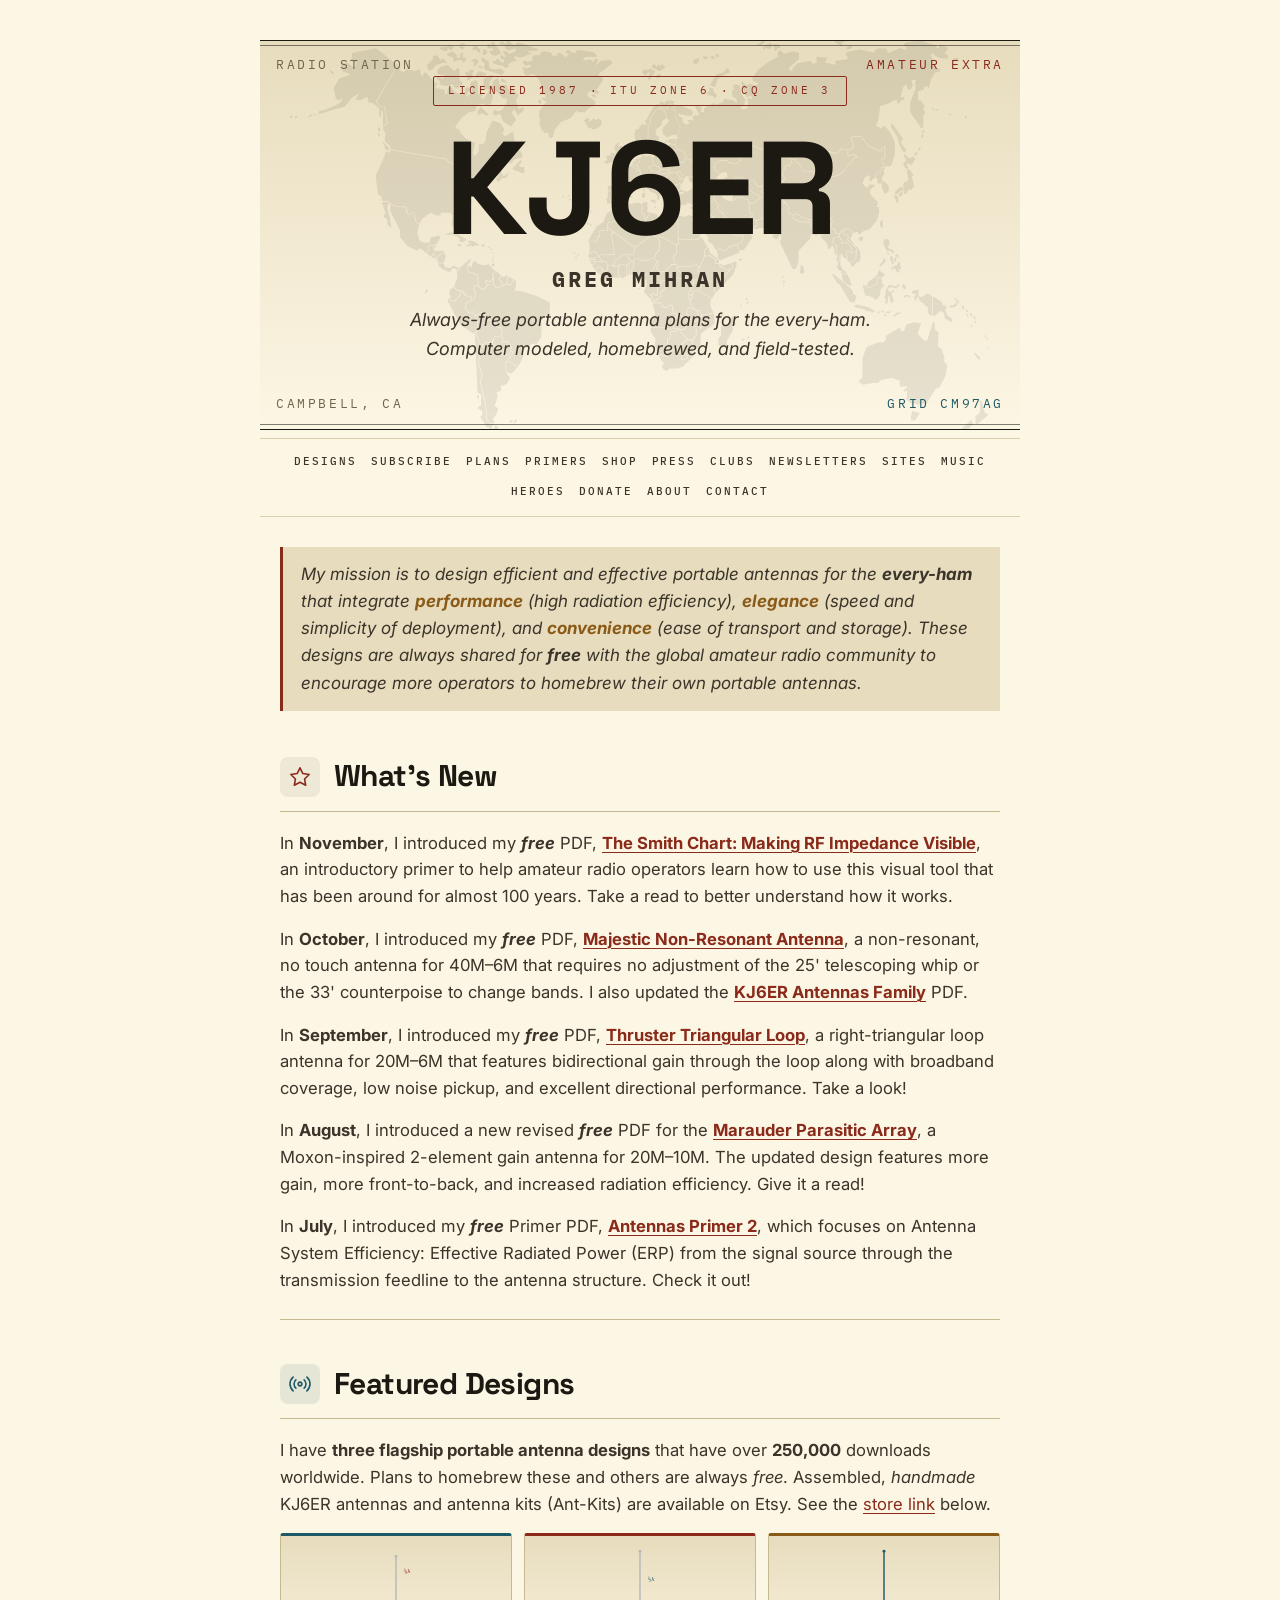
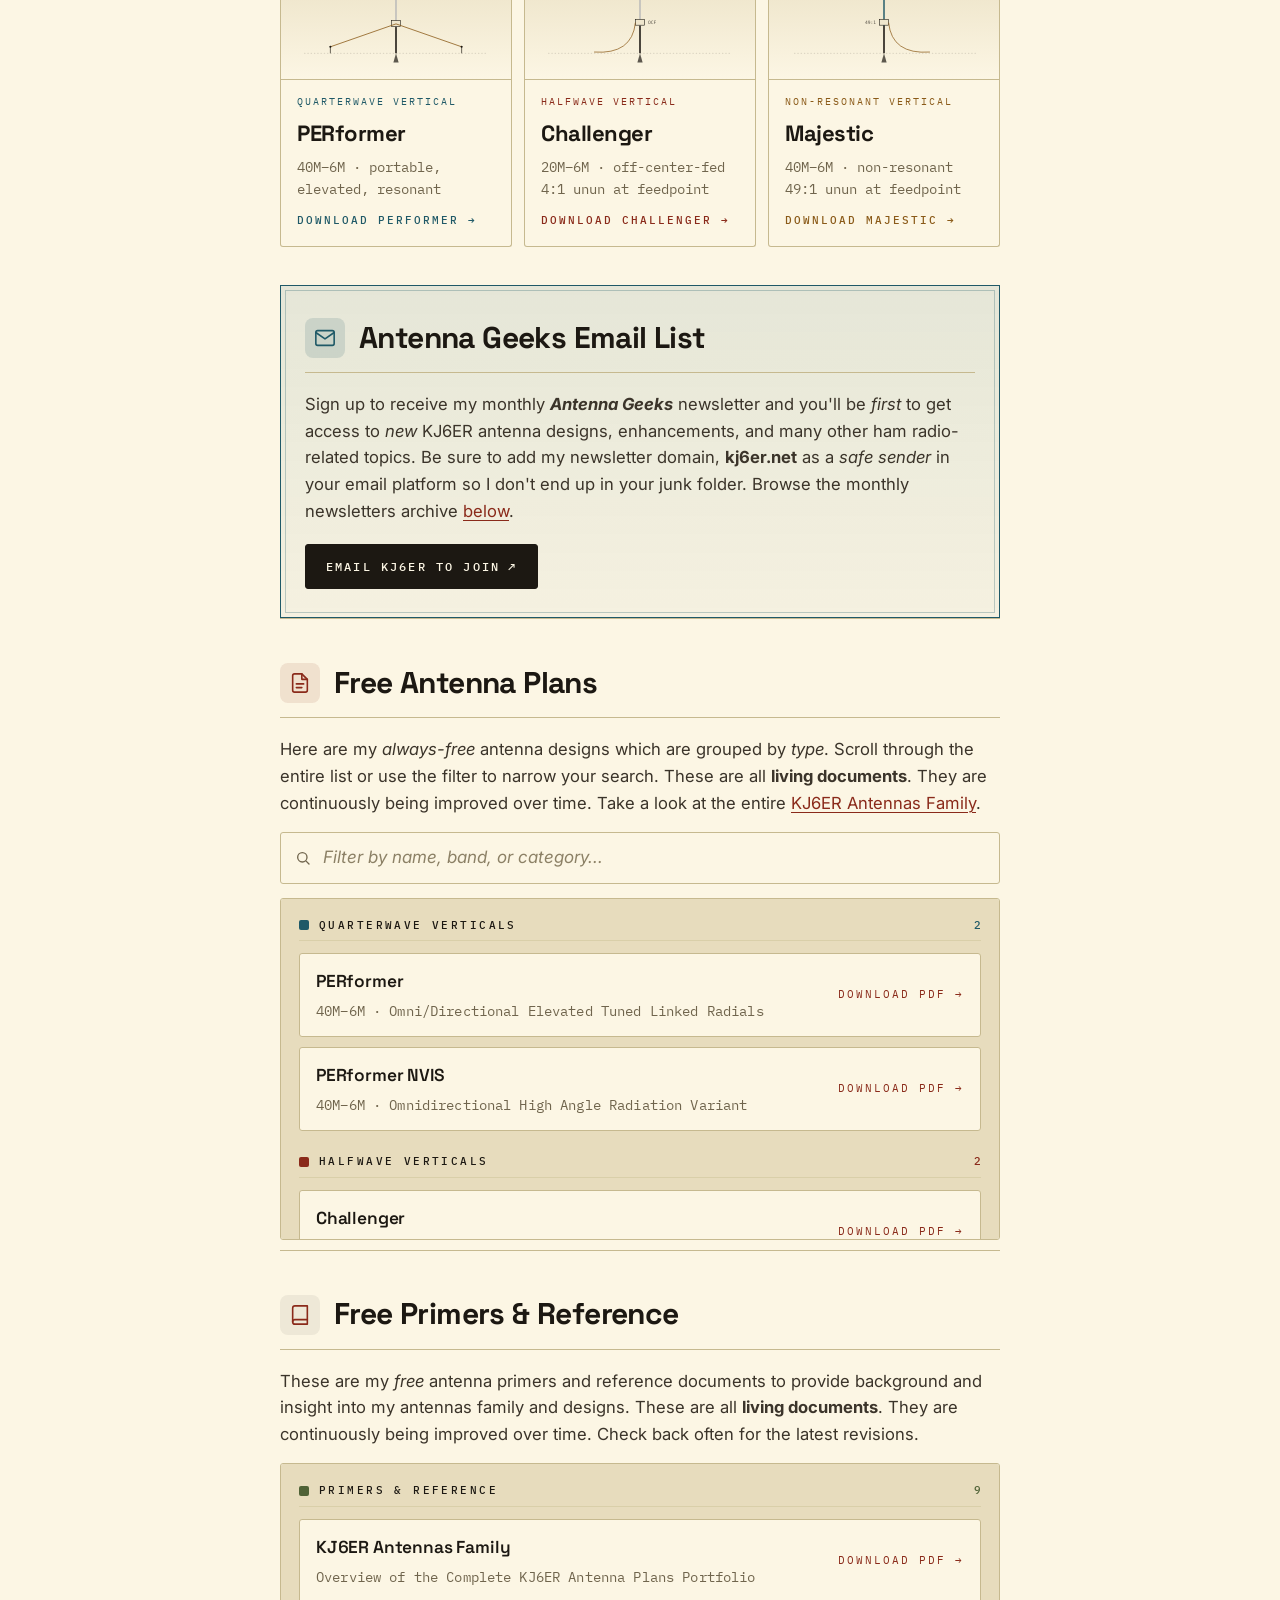
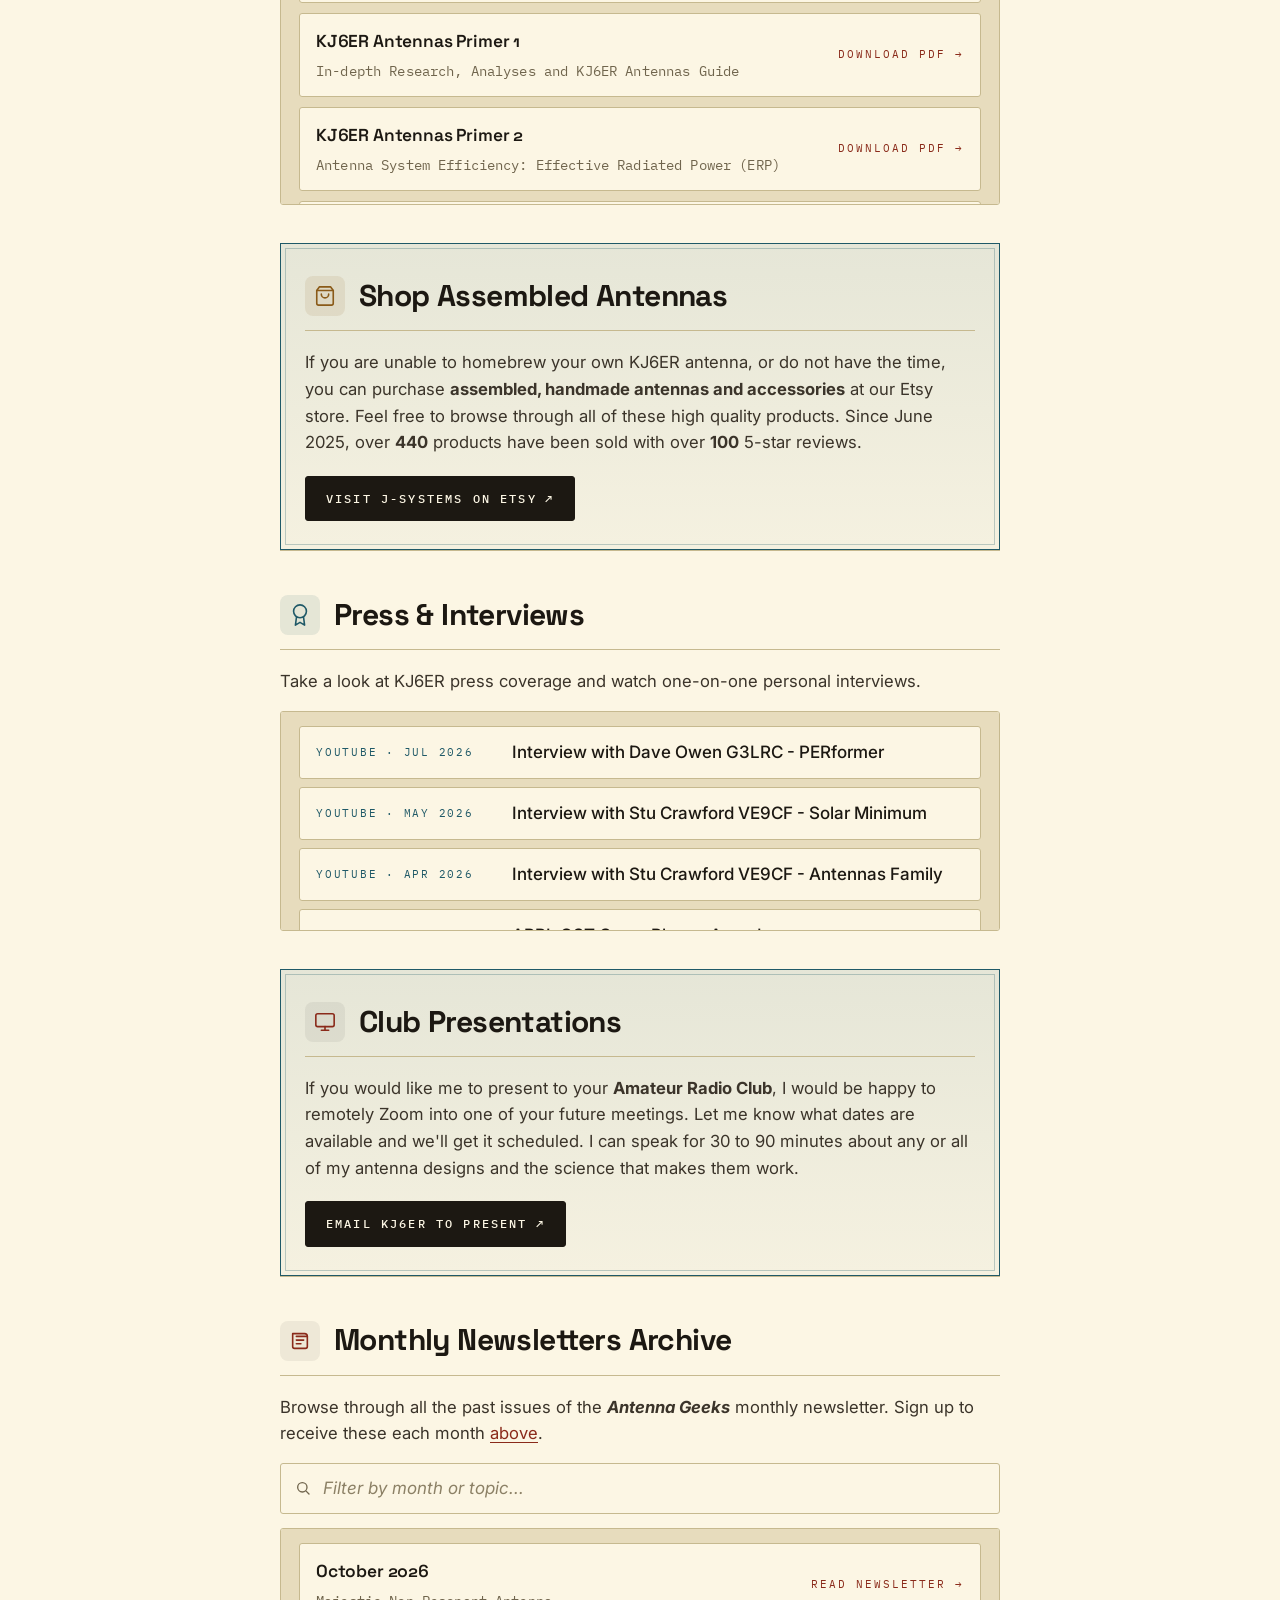
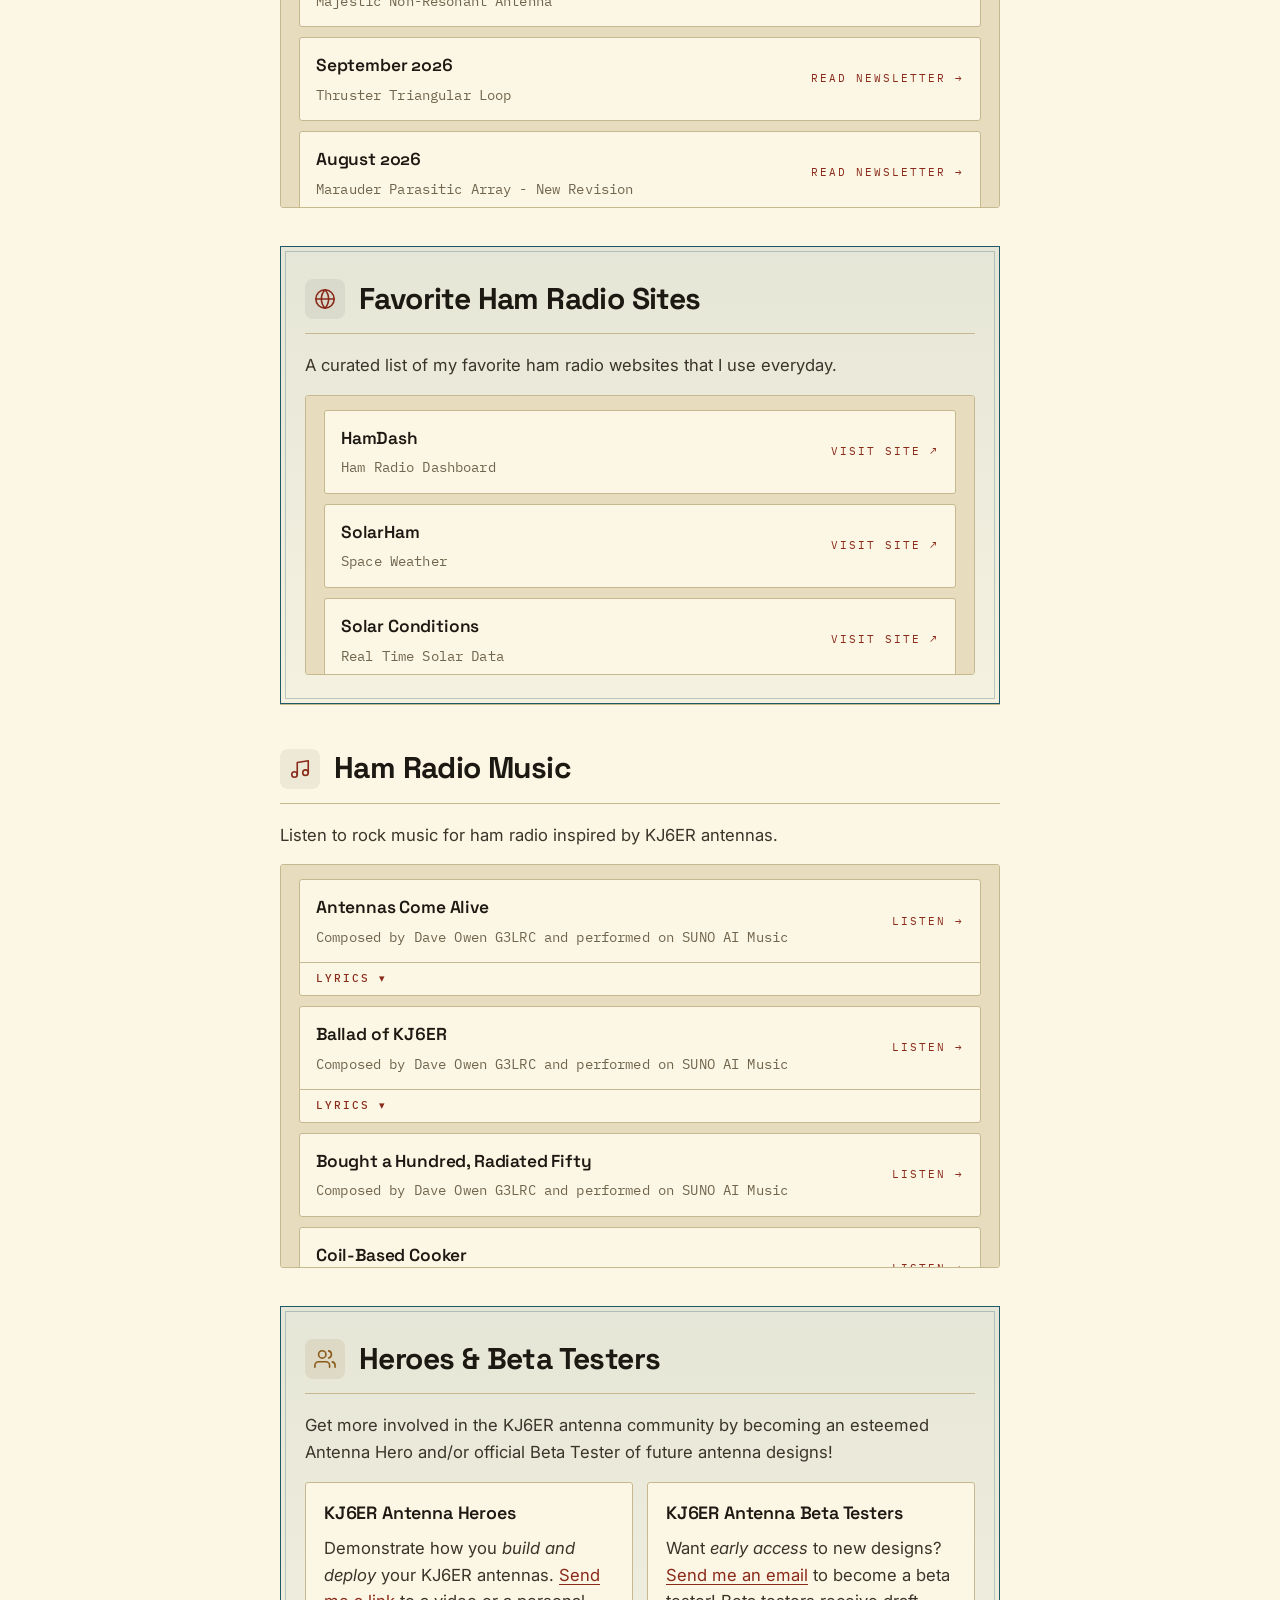
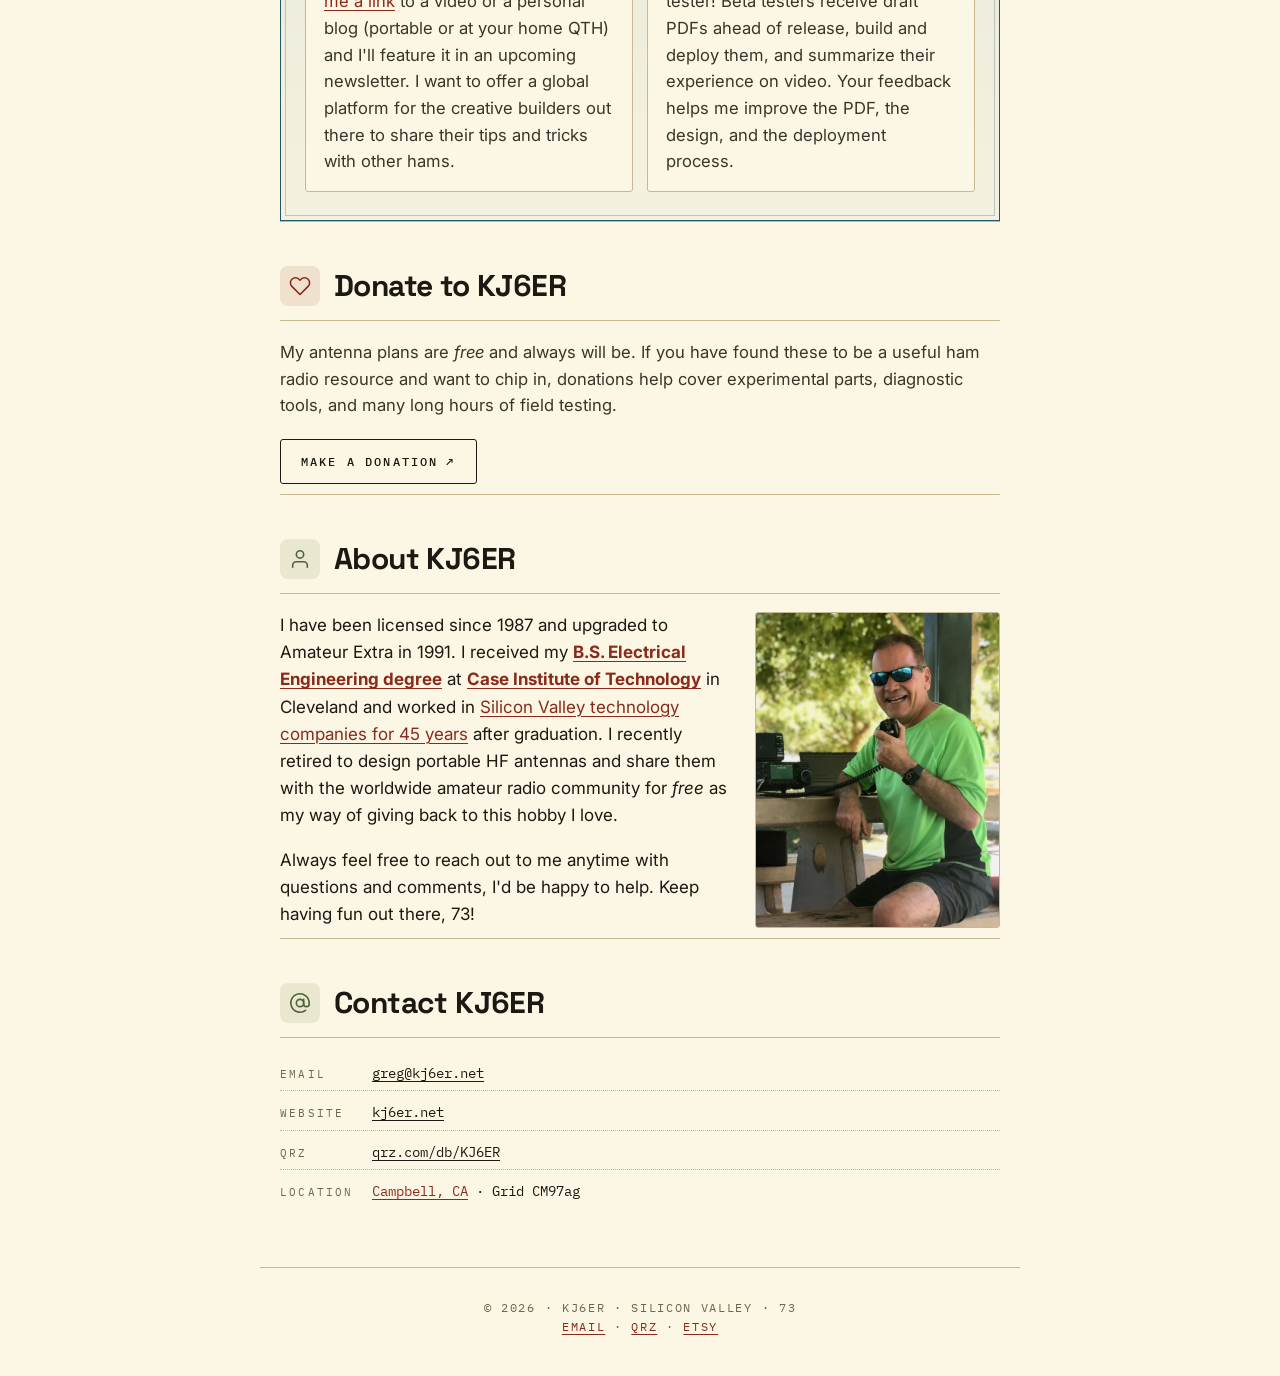
==== commit ac2af989: "What's New: add November Smith Chart primer Co-Authored-By: Claude Opus 5.5 <noreply@anthropic.com> " ====
--- a/index.html
+++ b/index.html
@@ -267,6 +267,11 @@
         </span>
         <h2 class="panel__title">What's New</h2>
       </header>
+      <p class="panel__lead">
+        In <strong>November</strong>, I introduced my <strong><em>free</em></strong> PDF, <a href="https://bit.ly/KJ6ERSmithChart" target="_blank" rel="noopener"><strong>The Smith Chart: Making RF Impedance Visible</strong></a>,
+        an introductory primer to help amateur radio operators learn how to use this visual tool that has been
+        around for almost 100 years. Take a read to better understand how it works.
+      </p>
       <p class="panel__lead">
         In <strong>October</strong>, I introduced my <strong><em>free</em></strong> PDF, <a href="https://bit.ly/KJ6ERMajestic" target="_blank" rel="noopener"><strong>Majestic Non-Resonant Antenna</strong></a>,
         a non-resonant, no touch antenna for 40M&ndash;6M that requires no adjustment of the 25' telescoping whip
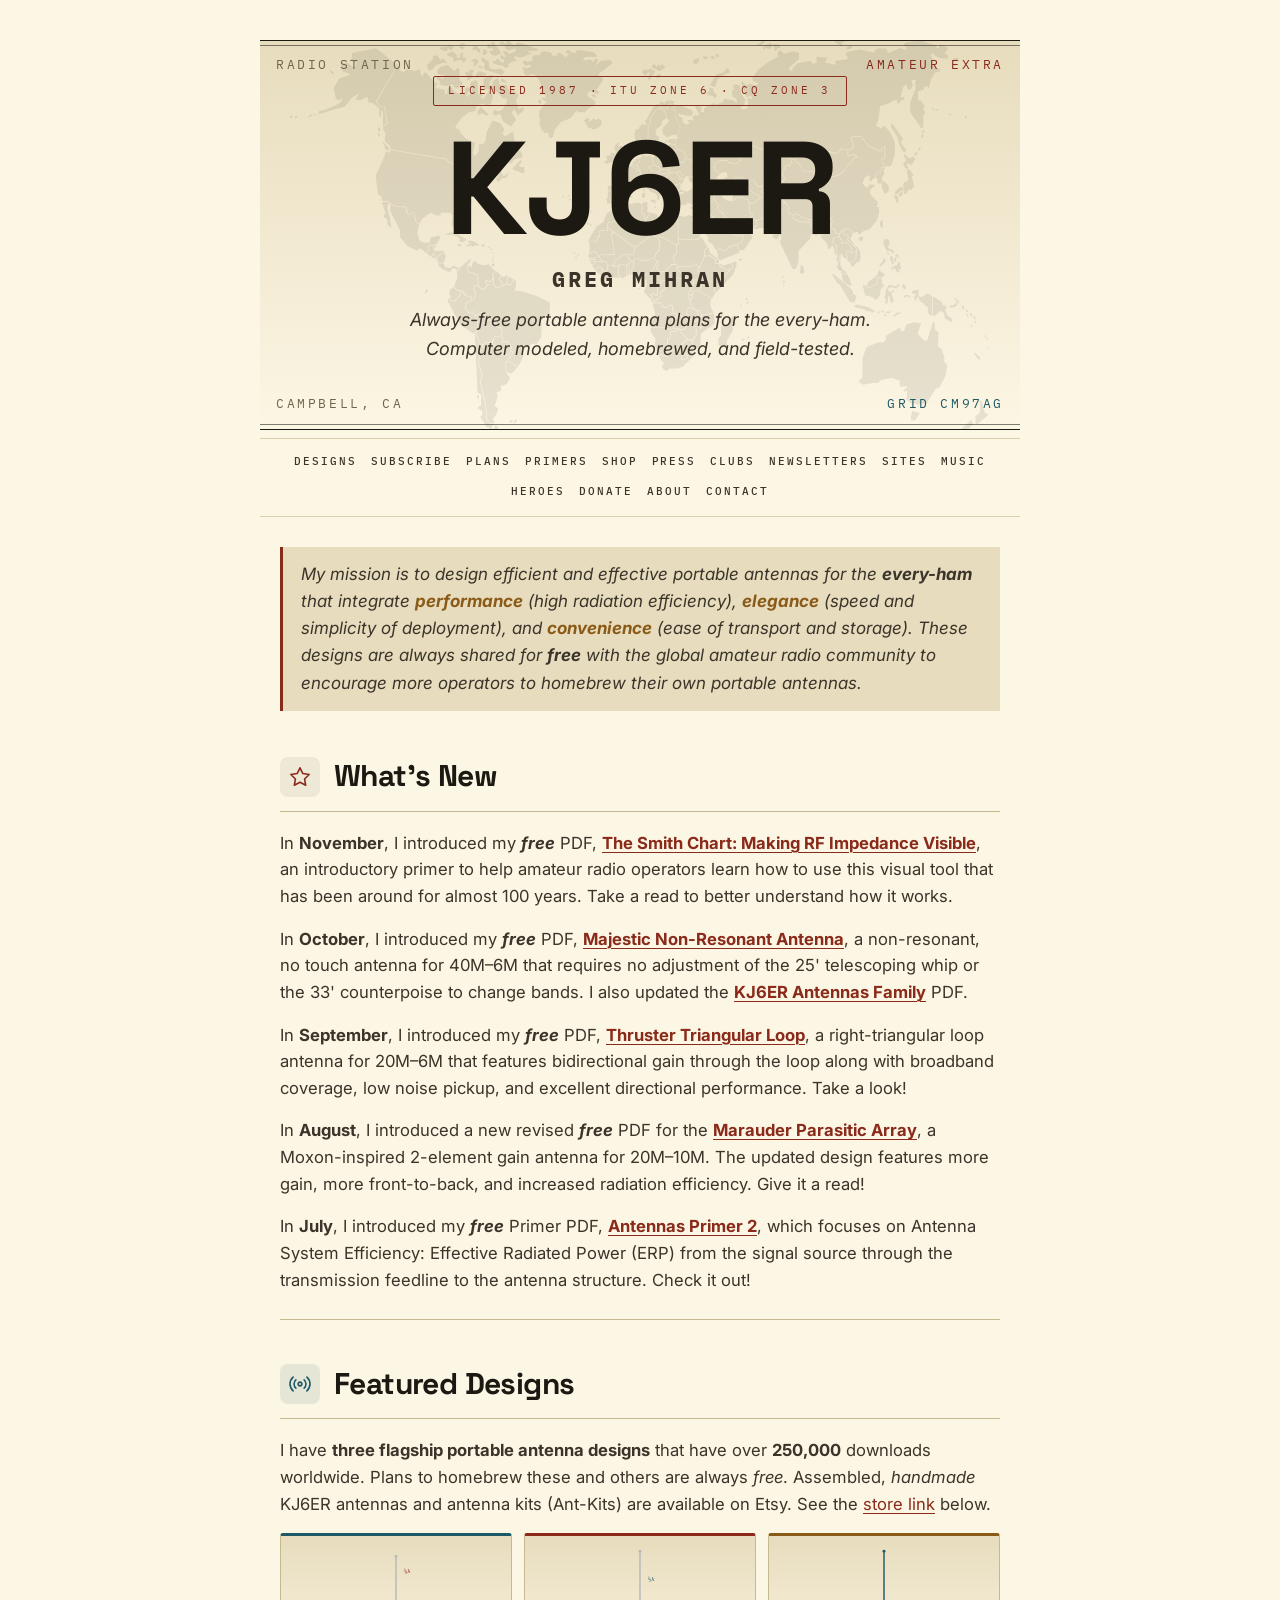
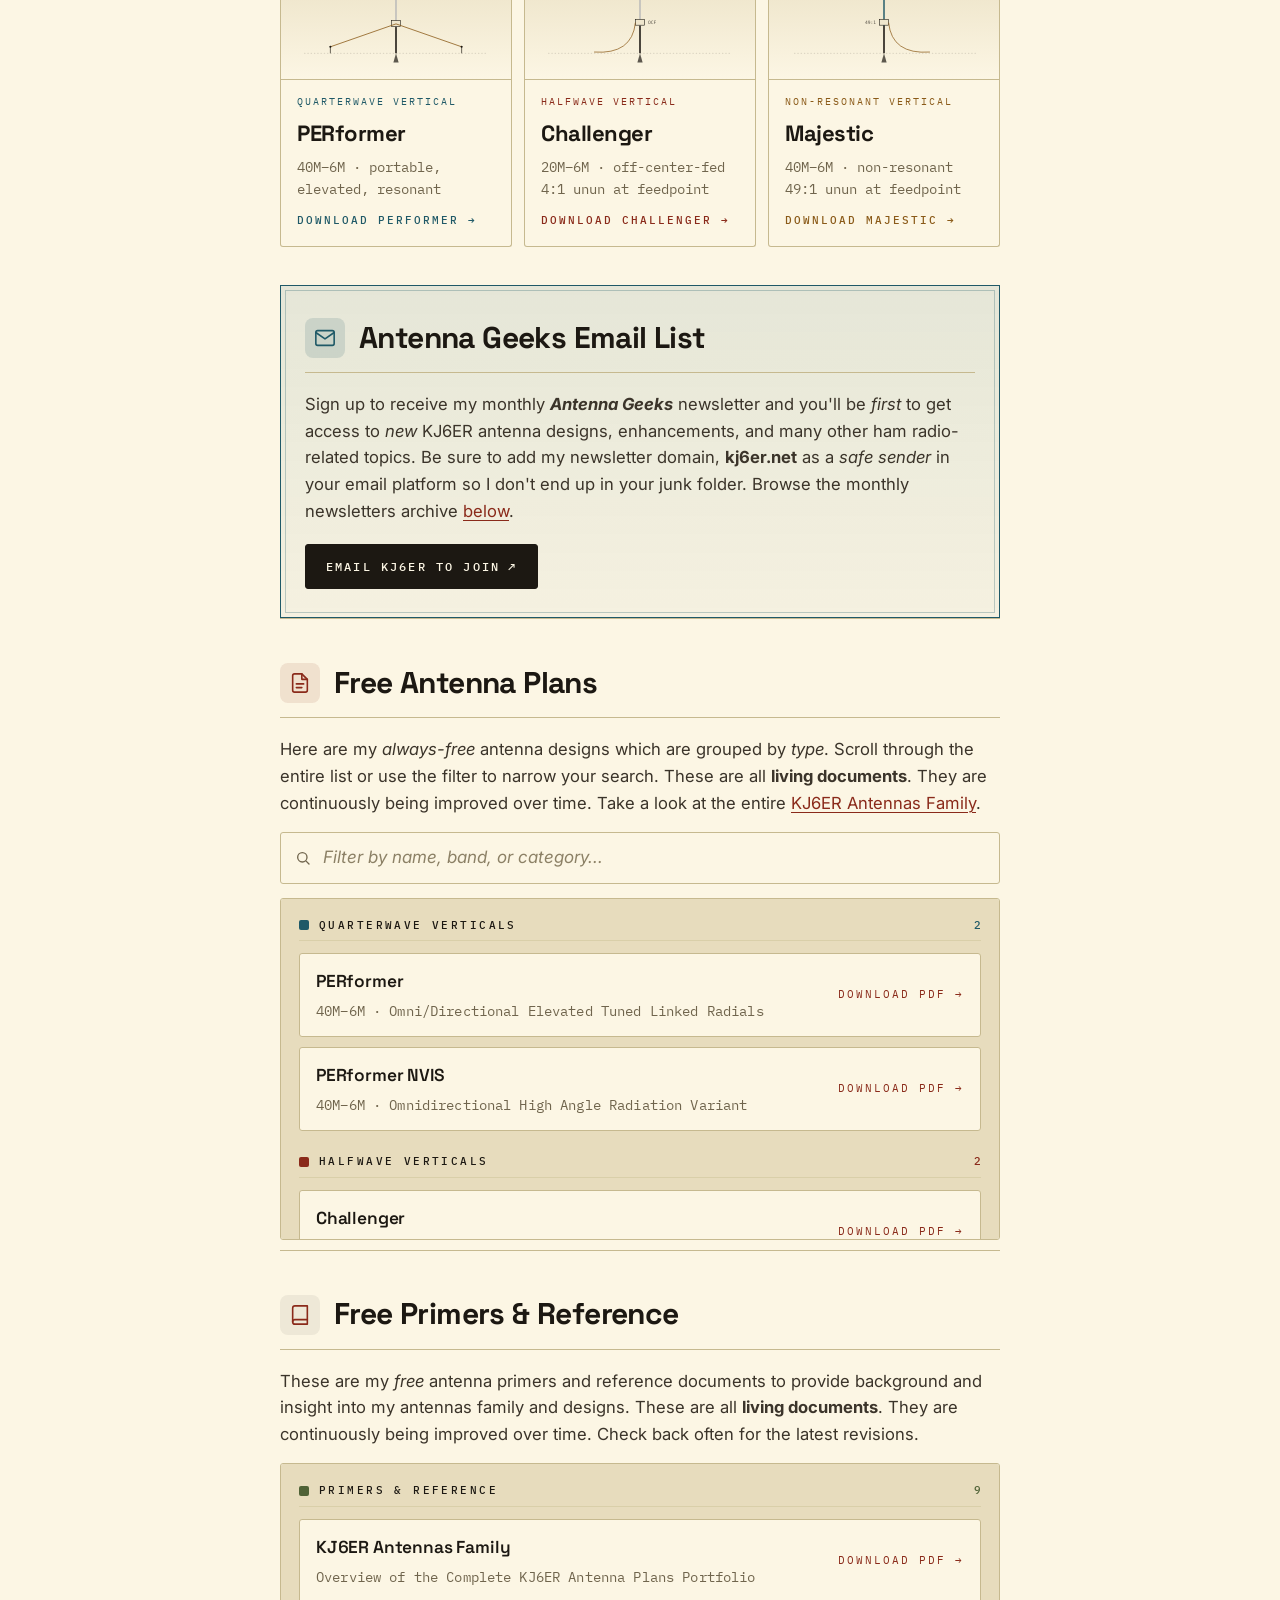
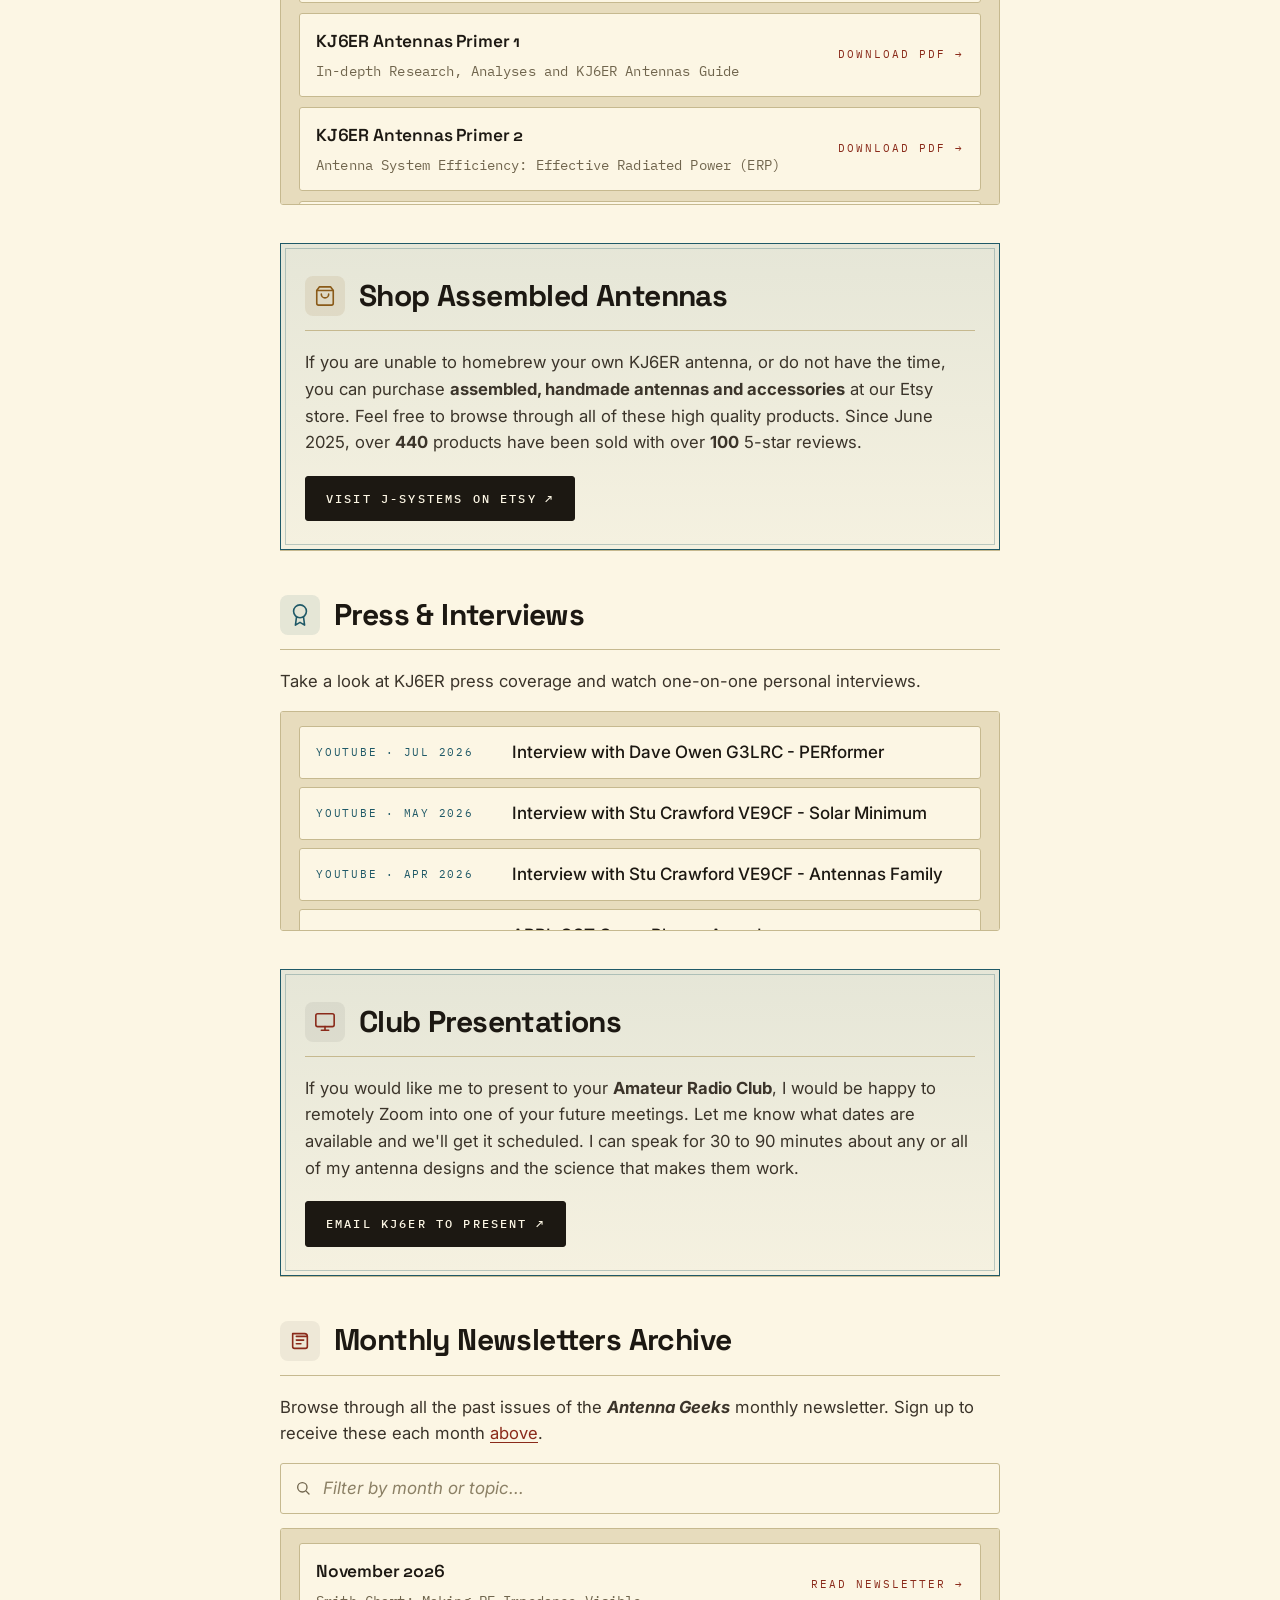
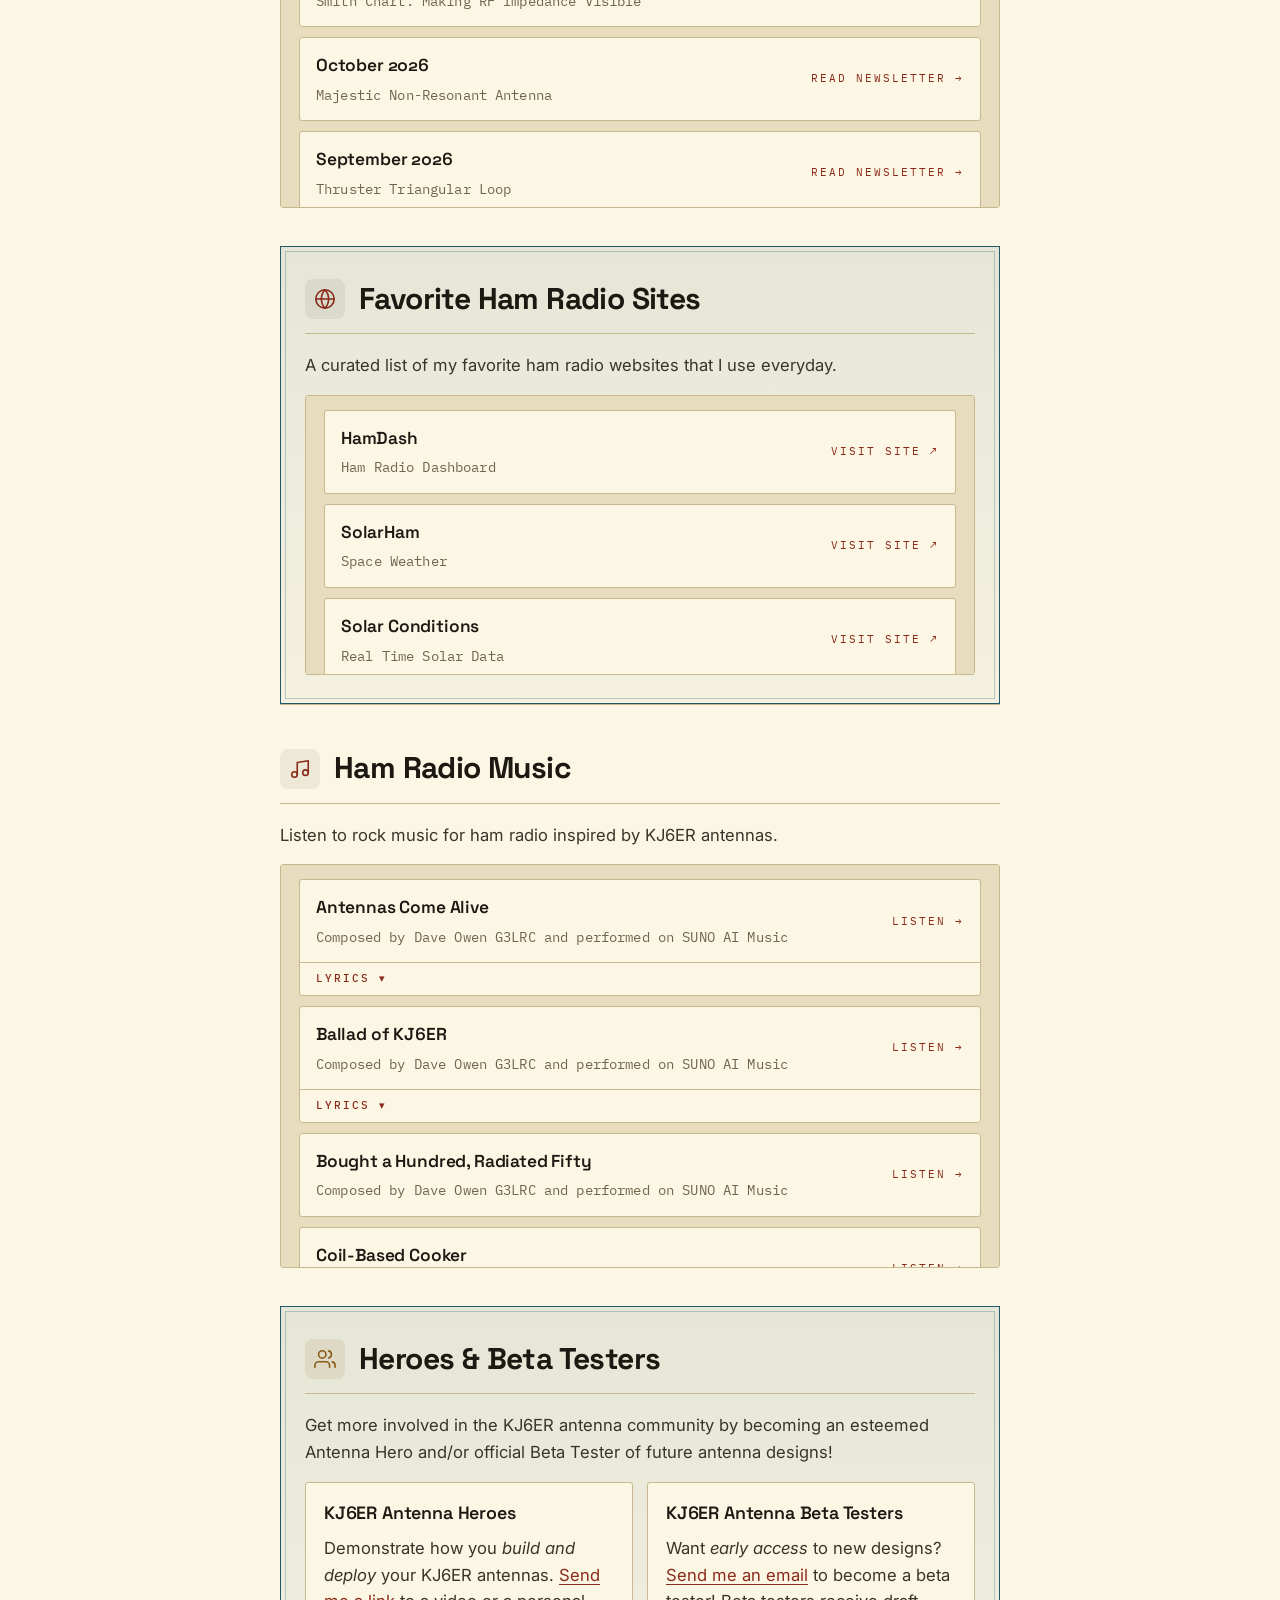
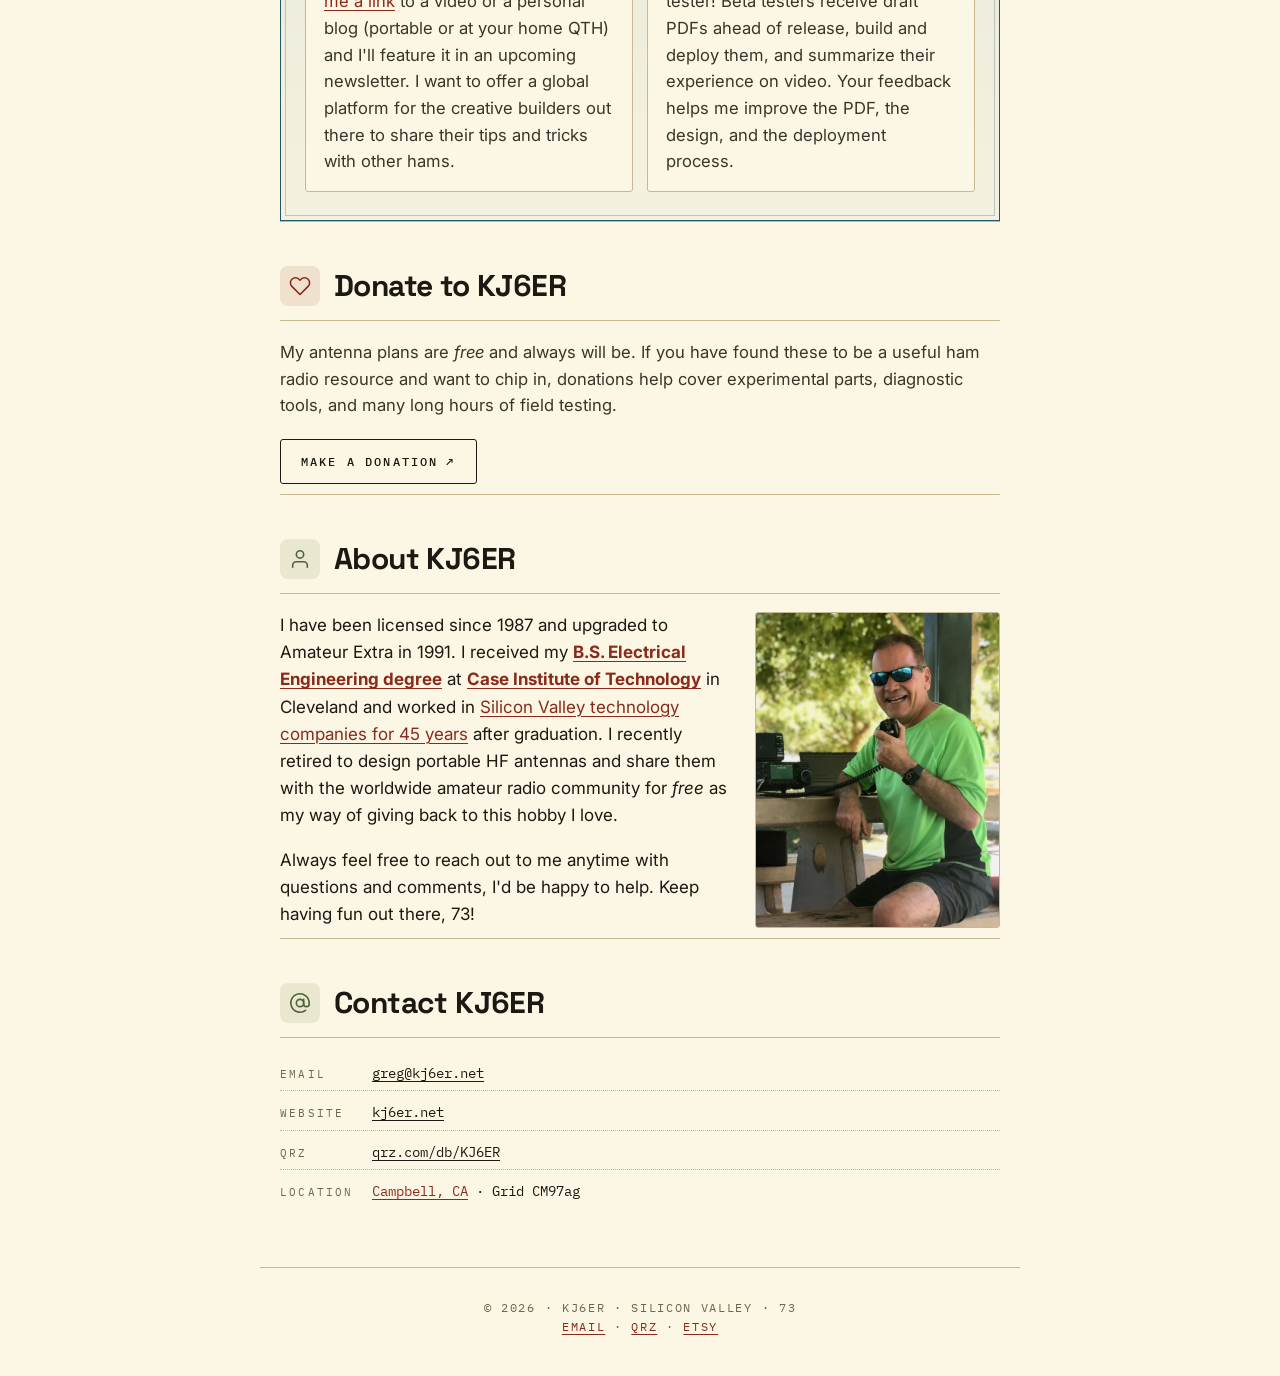
==== commit cb8cc797: "Newsletters: add November 2026 (Smith Chart) Co-Authored-By: Claude Opus 5.5 <noreply@anthropic.com>" ====
--- a/index.html
+++ b/index.html
@@ -556,6 +556,13 @@
 
       <div id="newsletters-container">
         <ul class="plans">
+          <li class="plan" data-search="november 2026 smith chart making rf impedance visible">
+            <a class="plan__link" href="https://share.sender.net/campaigns/iOq3/kj6er-antennas-november-2026" target="_blank" rel="noopener">
+              <span class="plan__name">November 2026</span>
+              <span class="plan__specs">Smith Chart: Making RF Impedance Visible</span>
+              <span class="plan__cta">Read Newsletter <span aria-hidden="true">&rarr;</span></span>
+            </a>
+          </li>
           <li class="plan" data-search="october 2026 majestic non-resonant antenna">
             <a class="plan__link" href="https://bit.ly/KJ6ERNewsletter2610" target="_blank" rel="noopener">
               <span class="plan__name">October 2026</span>
